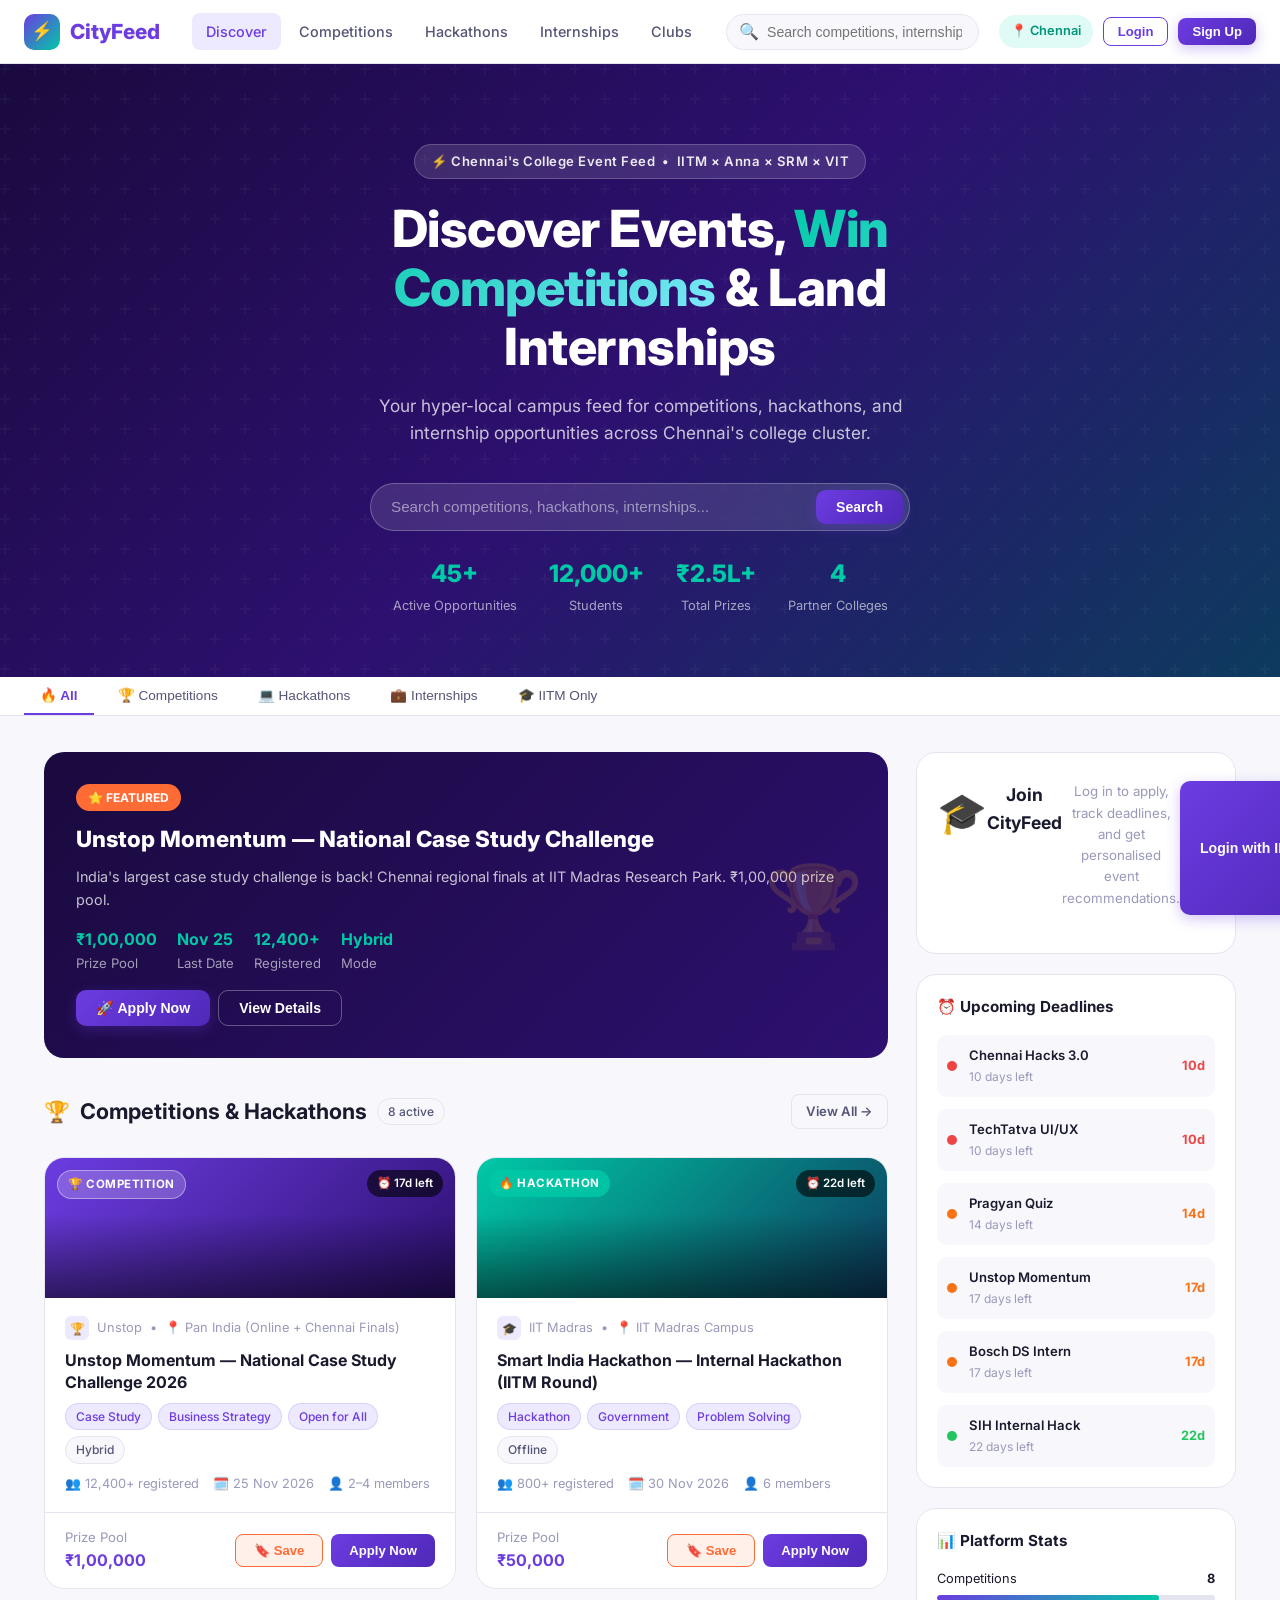
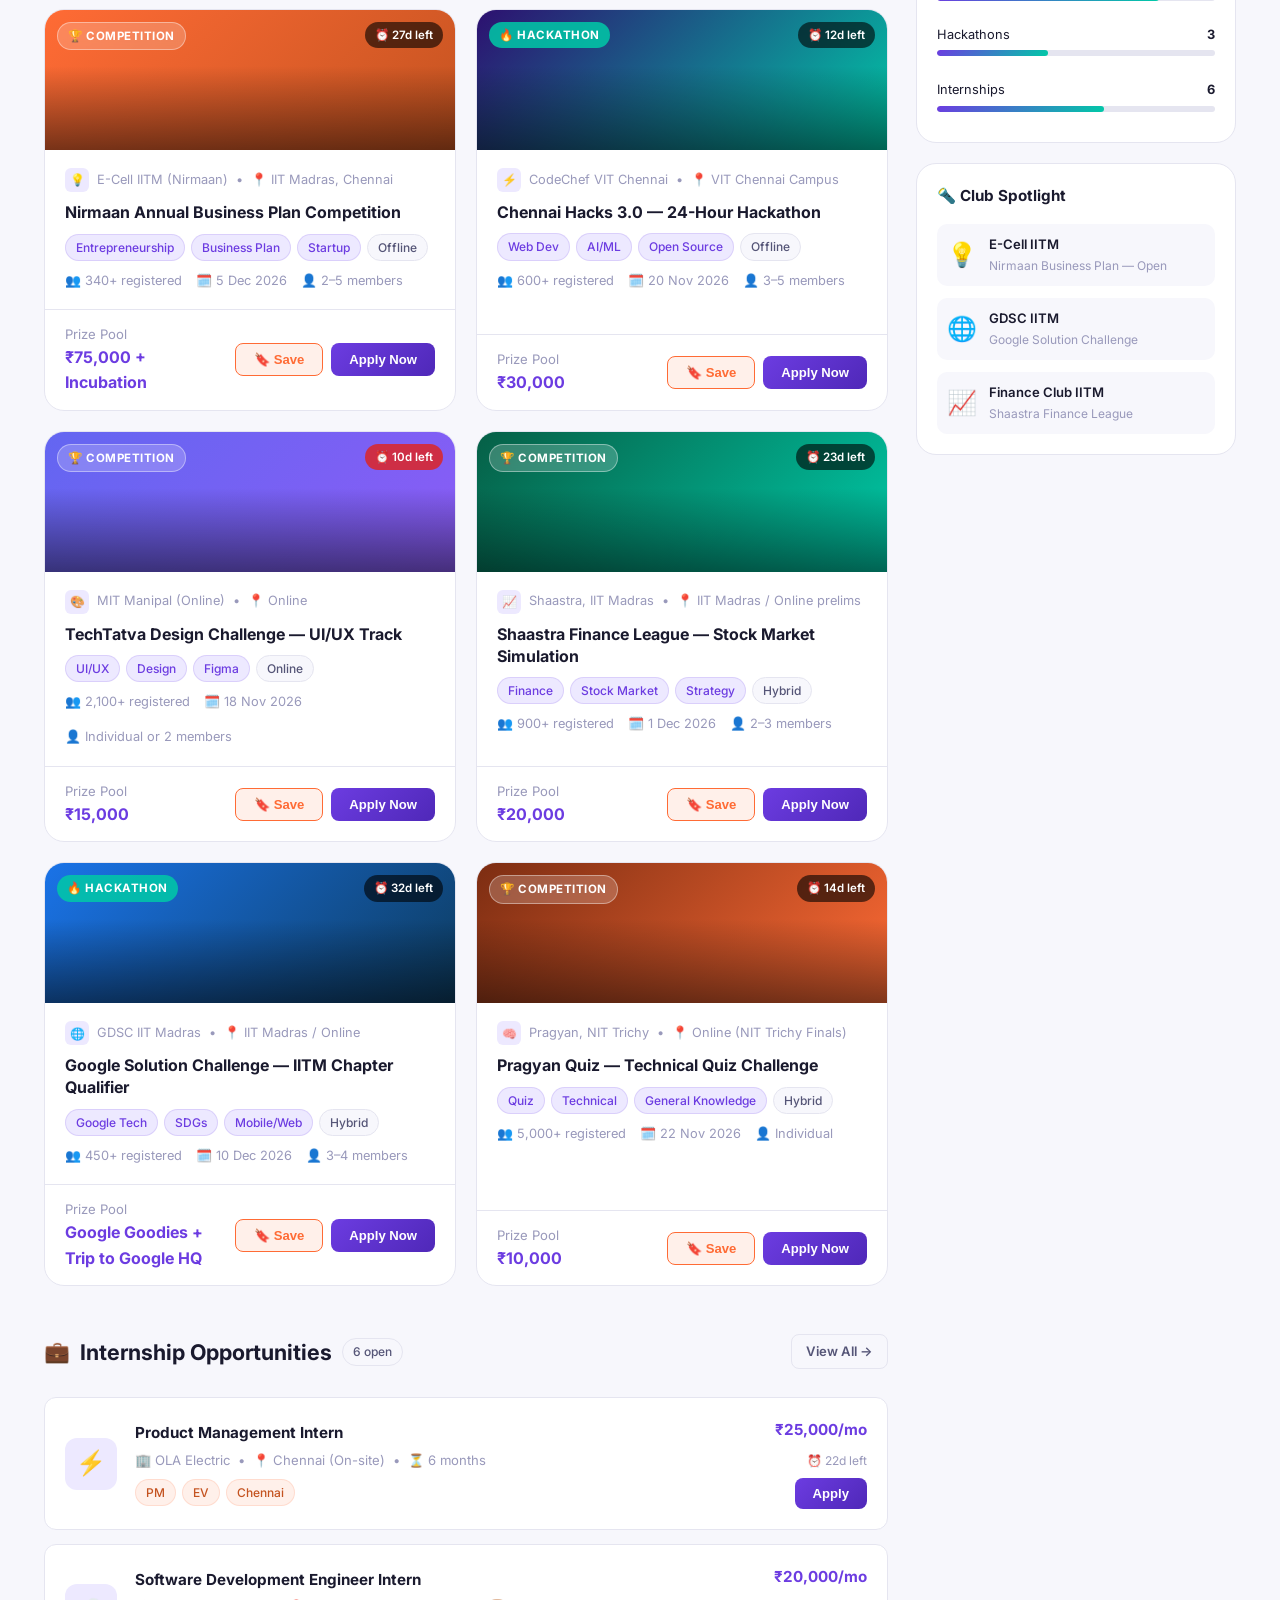
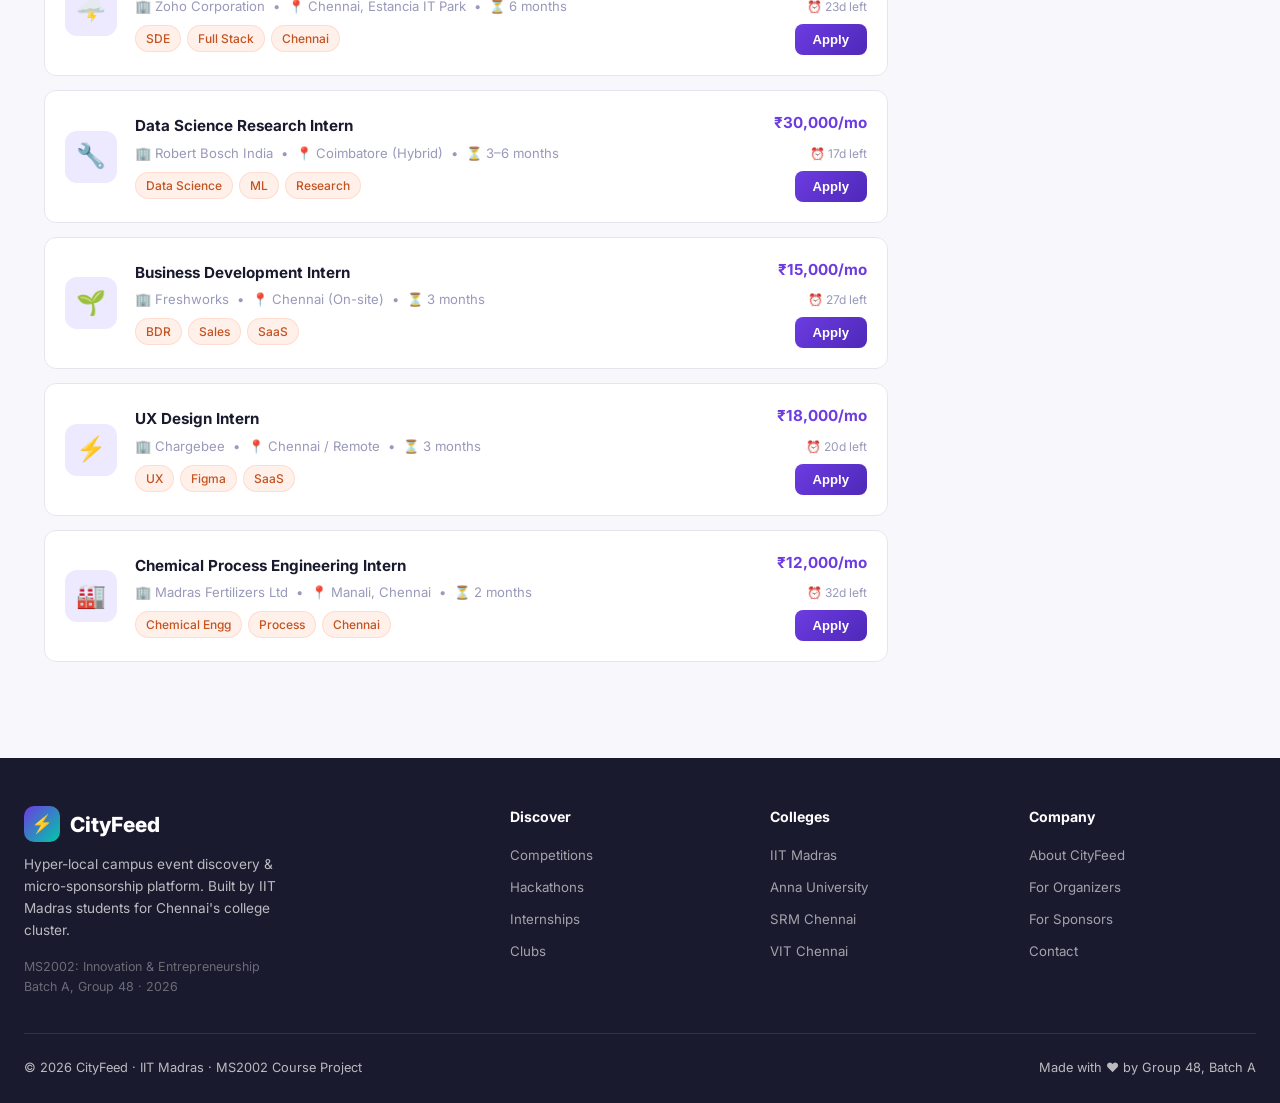
==== index.html @ 86bdd943 "Initial commit: CityFeed prototype for IIT Madras MS2002 presentation" ====
<!DOCTYPE html>
<html lang="en">
<head>
  <meta charset="UTF-8" />
  <meta name="viewport" content="width=device-width, initial-scale=1.0" />
  <title>CityFeed — IIT Madras | Discover Events, Competitions & Internships in Chennai</title>
  <meta name="description" content="CityFeed is IIT Madras's hyper-local platform to discover competitions, hackathons, and internships across Chennai's college cluster." />
  <link rel="preconnect" href="https://fonts.googleapis.com" />
  <link href="https://fonts.googleapis.com/css2?family=Inter:wght@400;500;600;700;800;900&display=swap" rel="stylesheet" />
  <link rel="stylesheet" href="assets/css/main.css" />
  <link rel="icon" href="data:image/svg+xml,<svg xmlns='http://www.w3.org/2000/svg' viewBox='0 0 100 100'><text y='.9em' font-size='90'>⚡</text></svg>" />
</head>
<body>

<!-- ============================================================
     NAVBAR
     ============================================================ -->
<nav class="navbar">
  <a href="index.html" class="nav-logo">
    <div class="logo-icon">⚡</div>
    CityFeed
  </a>

  <div class="nav-links">
    <a href="index.html" class="active">Discover</a>
    <a href="pages/competitions.html">Competitions</a>
    <a href="pages/hackathons.html">Hackathons</a>
    <a href="pages/internships.html">Internships</a>
    <a href="pages/clubs.html">Clubs</a>
  </div>

  <div class="nav-search">
    <span class="search-icon">🔍</span>
    <input id="nav-search-input" type="text" placeholder="Search competitions, internships..." autocomplete="off" />
  </div>

  <div class="nav-actions">
    <div class="nav-city-badge">📍 Chennai</div>

    <!-- Logged out -->
    <div class="show-logged-out" style="display:flex; gap:10px; align-items:center">
      <button class="btn btn-outline btn-sm" onclick="openAuthModal('login')">Login</button>
      <button class="btn btn-primary btn-sm" onclick="openAuthModal('signup')">Sign Up</button>
    </div>

    <!-- Logged in -->
    <div class="show-logged-in" style="display:none; gap:10px; align-items:center">
      <a href="pages/profile.html" class="avatar user-avatar-display">PK</a>
    </div>
  </div>
</nav>

<!-- ============================================================
     HERO
     ============================================================ -->
<section class="hero">
  <div class="hero-content">
    <div class="hero-badge">
      ⚡ Chennai's College Event Feed &nbsp;•&nbsp; IITM × Anna × SRM × VIT
    </div>
    <h1>Discover Events, <span>Win Competitions</span> &amp; Land Internships</h1>
    <p>Your hyper-local campus feed for competitions, hackathons, and internship opportunities across Chennai's college cluster.</p>

    <div class="hero-search">
      <input id="hero-search-input" type="text" placeholder="Search competitions, hackathons, internships..." autocomplete="off" />
      <button class="btn btn-primary" onclick="setSearch(document.getElementById('hero-search-input').value)">Search</button>
    </div>

    <div class="hero-stats">
      <div class="hero-stat">
        <strong>45+</strong>
        <span>Active Opportunities</span>
      </div>
      <div class="hero-stat">
        <strong>12,000+</strong>
        <span>Students</span>
      </div>
      <div class="hero-stat">
        <strong>₹2.5L+</strong>
        <span>Total Prizes</span>
      </div>
      <div class="hero-stat">
        <strong>4</strong>
        <span>Partner Colleges</span>
      </div>
    </div>
  </div>
</section>

<!-- ============================================================
     FILTER BAR
     ============================================================ -->
<div class="filter-bar">
  <button class="filter-chip active" data-filter="all" onclick="setFilter('all')">🔥 All</button>
  <button class="filter-chip" data-filter="competition" onclick="setFilter('competition')">🏆 Competitions</button>
  <button class="filter-chip" data-filter="hackathon" onclick="setFilter('hackathon')">💻 Hackathons</button>
  <button class="filter-chip" data-filter="internship" onclick="setFilter('internship')">💼 Internships</button>
  <button class="filter-chip" data-filter="iitm" onclick="setFilter('iitm')">🎓 IITM Only</button>
</div>

<!-- ============================================================
     MAIN CONTENT
     ============================================================ -->
<main>
  <div class="container">
    <div class="page-layout">

      <!-- ── Left Column ── -->
      <div class="main-col">

        <!-- Featured -->
        <div class="featured-banner animate-in">
          <div>
            <div class="featured-badge">⭐ FEATURED</div>
            <h2>Unstop Momentum — National Case Study Challenge</h2>
            <p>India's largest case study challenge is back! Chennai regional finals at IIT Madras Research Park. ₹1,00,000 prize pool.</p>
            <div class="featured-meta">
              <div class="featured-meta-item"><strong>₹1,00,000</strong>Prize Pool</div>
              <div class="featured-meta-item"><strong>Nov 25</strong>Last Date</div>
              <div class="featured-meta-item"><strong>12,400+</strong>Registered</div>
              <div class="featured-meta-item"><strong>Hybrid</strong>Mode</div>
            </div>
            <div class="flex gap-2">
              <button class="btn btn-primary" onclick="openApplyModal('c1')">🚀 Apply Now</button>
              <button class="btn btn-ghost" style="color:white;border-color:rgba(255,255,255,0.3)" onclick="openDetailModal('c1')">View Details</button>
            </div>
          </div>
        </div>

        <!-- Competitions Section -->
        <section id="competitions-section">
          <div class="section-header">
            <h2 class="section-title">
              <span class="icon">🏆</span> Competitions &amp; Hackathons
              <span class="tag" style="font-size:0.75rem">8 active</span>
            </h2>
            <a href="pages/competitions.html" class="btn btn-ghost btn-sm">View All →</a>
          </div>
          <div class="cards-grid" id="competitions-grid">
            <!-- JS rendered -->
          </div>
        </section>

        <!-- Internships Section -->
        <section id="internships-section" style="margin-top: 48px">
          <div class="section-header">
            <h2 class="section-title">
              <span class="icon">💼</span> Internship Opportunities
              <span class="tag" style="font-size:0.75rem">6 open</span>
            </h2>
            <a href="pages/internships.html" class="btn btn-ghost btn-sm">View All →</a>
          </div>
          <div class="internship-list" id="internships-list">
            <!-- JS rendered -->
          </div>
        </section>

      </div>

      <!-- ── Sidebar ── -->
      <aside class="sidebar">

        <!-- Profile / Login Widget -->
        <div class="show-logged-in sidebar-widget profile-widget" style="display:none; border-radius:20px">
          <div class="avatar user-avatar-display" style="width:60px;height:60px;font-size:1.3rem;margin:0 auto 12px">PK</div>
          <h3 class="user-name-display">Pranav Kolekar</h3>
          <p class="user-college-display">IIT Madras</p>
          <div class="stats-row">
            <div class="stat"><strong class="applied-count">0</strong><small>Applied</small></div>
            <div class="stat"><strong class="saved-count">0</strong><small>Saved</small></div>
          </div>
          <a href="pages/profile.html" class="btn btn-sm">View Profile →</a>
        </div>

        <div class="show-logged-out sidebar-widget" style="text-align:center;padding:28px 20px">
          <div style="font-size:2.5rem;margin-bottom:12px">🎓</div>
          <h3 style="font-weight:700;margin-bottom:8px">Join CityFeed</h3>
          <p style="font-size:0.83rem;color:var(--text-muted);margin-bottom:16px">Log in to apply, track deadlines, and get personalised event recommendations.</p>
          <button class="btn btn-primary w-full" style="justify-content:center;margin-bottom:10px" onclick="openAuthModal('login')">Login with IITM ID</button>
          <button class="btn btn-outline w-full" style="justify-content:center" onclick="openAuthModal('signup')">Create Account</button>
        </div>

        <!-- Upcoming Deadlines -->
        <div class="sidebar-widget">
          <div class="sidebar-widget-title">⏰ Upcoming Deadlines</div>
          <div class="deadline-list" id="deadline-list">
            <!-- JS rendered -->
          </div>
        </div>

        <!-- Quick Stats -->
        <div class="sidebar-widget">
          <div class="sidebar-widget-title">📊 Platform Stats</div>
          <div style="display:flex;flex-direction:column;gap:14px">
            <div class="skill-bar">
              <div class="skill-bar-label"><span>Competitions</span><span style="font-weight:700">8</span></div>
              <div class="skill-bar-track"><div class="skill-bar-fill" style="width:80%"></div></div>
            </div>
            <div class="skill-bar">
              <div class="skill-bar-label"><span>Hackathons</span><span style="font-weight:700">3</span></div>
              <div class="skill-bar-track"><div class="skill-bar-fill" style="width:40%"></div></div>
            </div>
            <div class="skill-bar">
              <div class="skill-bar-label"><span>Internships</span><span style="font-weight:700">6</span></div>
              <div class="skill-bar-track"><div class="skill-bar-fill" style="width:60%"></div></div>
            </div>
          </div>
        </div>

        <!-- IITM Club Spotlight -->
        <div class="sidebar-widget">
          <div class="sidebar-widget-title">🔦 Club Spotlight</div>
          <div style="display:flex;flex-direction:column;gap:12px">
            <div class="deadline-item">
              <div style="font-size:1.5rem">💡</div>
              <div class="info">
                <strong>E-Cell IITM</strong>
                <span>Nirmaan Business Plan — Open</span>
              </div>
            </div>
            <div class="deadline-item">
              <div style="font-size:1.5rem">🌐</div>
              <div class="info">
                <strong>GDSC IITM</strong>
                <span>Google Solution Challenge</span>
              </div>
            </div>
            <div class="deadline-item">
              <div style="font-size:1.5rem">📈</div>
              <div class="info">
                <strong>Finance Club IITM</strong>
                <span>Shaastra Finance League</span>
              </div>
            </div>
          </div>
        </div>

      </aside>
    </div>
  </div>
</main>

<!-- ============================================================
     FOOTER
     ============================================================ -->
<footer>
  <div class="footer-grid">
    <div class="footer-brand">
      <a href="index.html" class="nav-logo">
        <div class="logo-icon">⚡</div>
        CityFeed
      </a>
      <p>Hyper-local campus event discovery &amp; micro-sponsorship platform. Built by IIT Madras students for Chennai's college cluster.</p>
      <div style="margin-top:16px;font-size:0.78rem;opacity:0.5">MS2002: Innovation &amp; Entrepreneurship<br/>Batch A, Group 48 · 2026</div>
    </div>
    <div class="footer-col">
      <h4>Discover</h4>
      <ul>
        <li><a href="pages/competitions.html">Competitions</a></li>
        <li><a href="pages/hackathons.html">Hackathons</a></li>
        <li><a href="pages/internships.html">Internships</a></li>
        <li><a href="pages/clubs.html">Clubs</a></li>
      </ul>
    </div>
    <div class="footer-col">
      <h4>Colleges</h4>
      <ul>
        <li><a href="#">IIT Madras</a></li>
        <li><a href="#">Anna University</a></li>
        <li><a href="#">SRM Chennai</a></li>
        <li><a href="#">VIT Chennai</a></li>
      </ul>
    </div>
    <div class="footer-col">
      <h4>Company</h4>
      <ul>
        <li><a href="#">About CityFeed</a></li>
        <li><a href="#">For Organizers</a></li>
        <li><a href="#">For Sponsors</a></li>
        <li><a href="#">Contact</a></li>
      </ul>
    </div>
  </div>
  <div class="footer-bottom">
    <div>© 2026 CityFeed · IIT Madras · MS2002 Course Project</div>
    <div>Made with ❤️ by Group 48, Batch A</div>
  </div>
</footer>

<!-- ============================================================
     MODALS
     ============================================================ -->

<!-- Auth Modal -->
<div class="modal-overlay" id="auth-modal">
  <div class="modal">
    <div class="modal-header">
      <div>
        <div style="font-size:1.6rem;margin-bottom:4px">⚡</div>
        <h2 style="font-size:1.1rem;font-weight:800">Welcome to CityFeed</h2>
        <p style="font-size:0.82rem;color:var(--text-muted)">Your campus event feed for Chennai cluster</p>
      </div>
      <button class="modal-close" onclick="closeAuthModal()">✕</button>
    </div>
    <div class="modal-body">
      <div class="auth-tabs">
        <div class="auth-tab active" data-tab="login" onclick="switchAuthTab('login')">Login</div>
        <div class="auth-tab" data-tab="signup" onclick="switchAuthTab('signup')">Sign Up</div>
      </div>

      <!-- Login Form -->
      <div id="login-form">
        <div class="demo-hint">
          <strong>🎯 Demo Credentials</strong>
          Email: demo@iitm.ac.in &nbsp;|&nbsp; Password: cityfeed2026
        </div>
        <form id="login-form-el">
          <div id="login-error" style="display:none;background:#fef2f2;border:1px solid #fecaca;color:#991b1b;padding:10px 14px;border-radius:8px;font-size:0.82rem;margin-bottom:16px"></div>
          <div class="form-group">
            <label class="form-label">College Email</label>
            <input id="login-email" class="form-input" type="email" placeholder="demo@iitm.ac.in" value="demo@iitm.ac.in" required />
          </div>
          <div class="form-group">
            <label class="form-label">Password</label>
            <input id="login-pwd" class="form-input" type="password" placeholder="••••••••••" value="cityfeed2026" required />
          </div>
          <button type="submit" class="btn btn-primary w-full" style="justify-content:center;margin-top:4px">Login →</button>
        </form>
      </div>

      <!-- Signup Form -->
      <div id="signup-form" class="hidden">
        <form id="signup-form-el">
          <div class="form-row">
            <div class="form-group">
              <label class="form-label">Full Name</label>
              <input id="signup-name" class="form-input" type="text" placeholder="Pranav Kolekar" required />
            </div>
            <div class="form-group">
              <label class="form-label">Roll Number</label>
              <input class="form-input" type="text" placeholder="CH25B071" required />
            </div>
          </div>
          <div class="form-group">
            <label class="form-label">College Email</label>
            <input class="form-input" type="email" placeholder="ch25b071@smail.iitm.ac.in" required />
          </div>
          <div class="form-row">
            <div class="form-group">
              <label class="form-label">College</label>
              <select class="form-input" required>
                <option value="">Select college</option>
                <option>IIT Madras</option>
                <option>Anna University</option>
                <option>SRM Chennai</option>
                <option>VIT Chennai</option>
                <option>Other</option>
              </select>
            </div>
            <div class="form-group">
              <label class="form-label">Department</label>
              <input class="form-input" type="text" placeholder="Chemical Engg" required />
            </div>
          </div>
          <div class="form-group">
            <label class="form-label">Password</label>
            <input class="form-input" type="password" placeholder="Create password" required />
          </div>
          <button type="submit" class="btn btn-primary w-full" style="justify-content:center">Create Account →</button>
        </form>
      </div>

    </div>
  </div>
</div>

<!-- Apply Modal -->
<div class="modal-overlay" id="apply-modal">
  <div class="modal">
    <div class="apply-modal-banner">
      <div style="font-size:0.75rem;opacity:0.75;margin-bottom:6px;letter-spacing:1px">🚀 APPLYING FOR</div>
      <h2 id="apply-modal-title"></h2>
      <p id="apply-modal-org"></p>
    </div>
    <div class="modal-body" style="padding-top:24px">
      <input type="hidden" id="apply-item-id" />
      <div class="step-indicator">
        <div class="step active"><div class="step-num">1</div> Profile</div>
        <div class="step-line"></div>
        <div class="step"><div class="step-num">2</div> Resume</div>
        <div class="step-line"></div>
        <div class="step"><div class="step-num">3</div> Submit</div>
      </div>

      <form id="apply-form-el">
        <div class="form-group">
          <label class="form-label">Why do you want to participate? (optional)</label>
          <textarea class="form-input" rows="3" placeholder="Briefly describe your motivation..."></textarea>
        </div>
        <div class="form-group">
          <label class="form-label">Resume / Portfolio URL (optional)</label>
          <input class="form-input" type="url" placeholder="https://drive.google.com/..." />
        </div>
        <div class="form-group">
          <div class="upload-area" onclick="showToast('Resume upload coming soon!','info','📎')">
            <div class="upload-icon">📎</div>
            <div>Drag &amp; drop your resume here</div>
            <div style="font-size:0.75rem;margin-top:4px">PDF, DOC, DOCX (max 5MB)</div>
          </div>
        </div>
        <div style="display:flex;gap:12px;margin-top:8px">
          <button type="button" class="btn btn-ghost" style="flex:1;justify-content:center" onclick="closeApplyModal()">Cancel</button>
          <button type="submit" class="btn btn-primary" style="flex:2;justify-content:center">🚀 Submit Application</button>
        </div>
      </form>
    </div>
  </div>
</div>

<!-- Detail Modal -->
<div class="modal-overlay" id="detail-modal">
  <div class="modal" style="max-width:600px">
    <button class="modal-close" style="position:absolute;top:16px;right:16px;z-index:1" onclick="closeDetailModal()">✕</button>
    <div id="detail-modal-content"></div>
  </div>
</div>

<!-- Toast Container -->
<div id="toast-container"></div>

<script src="assets/js/app.js"></script>
</body>
</html>
---- assets/css/main.css ----
/* ============================================================
   CityFeed — Main Stylesheet
   IIT Madras | MS2002 Course Project
   ============================================================ */

:root {
  --primary: #6C3CE1;
  --primary-dark: #4f28b8;
  --primary-light: #ede9ff;
  --secondary: #FF6B35;
  --secondary-light: #fff0ea;
  --accent: #00C9A7;
  --accent-light: #e0faf5;
  --text-primary: #1a1a2e;
  --text-secondary: #555577;
  --text-muted: #9999bb;
  --bg: #f7f7fc;
  --surface: #ffffff;
  --border: #e5e5f0;
  --border-radius: 12px;
  --border-radius-lg: 20px;
  --shadow-sm: 0 2px 8px rgba(108,60,225,0.08);
  --shadow-md: 0 4px 20px rgba(108,60,225,0.12);
  --shadow-lg: 0 8px 40px rgba(108,60,225,0.18);
  --transition: 0.22s cubic-bezier(.4,0,.2,1);
  --font: 'Inter', -apple-system, BlinkMacSystemFont, 'Segoe UI', sans-serif;
}

* { box-sizing: border-box; margin: 0; padding: 0; }

html { scroll-behavior: smooth; }

body {
  font-family: var(--font);
  color: var(--text-primary);
  background: var(--bg);
  min-height: 100vh;
  font-size: 15px;
  line-height: 1.6;
}

a { color: var(--primary); text-decoration: none; }
a:hover { text-decoration: underline; }

img { max-width: 100%; display: block; }

/* ── Scrollbar ── */
::-webkit-scrollbar { width: 6px; }
::-webkit-scrollbar-track { background: var(--border); }
::-webkit-scrollbar-thumb { background: var(--primary); border-radius: 3px; }

/* ============================================================
   NAVBAR
   ============================================================ */
.navbar {
  position: sticky;
  top: 0;
  z-index: 999;
  background: rgba(255,255,255,0.95);
  backdrop-filter: blur(12px);
  border-bottom: 1px solid var(--border);
  padding: 0 24px;
  display: flex;
  align-items: center;
  gap: 20px;
  height: 64px;
  box-shadow: var(--shadow-sm);
}

.nav-logo {
  display: flex;
  align-items: center;
  gap: 10px;
  font-weight: 800;
  font-size: 1.3rem;
  color: var(--primary);
  text-decoration: none;
}
.nav-logo .logo-icon {
  width: 36px; height: 36px;
  background: linear-gradient(135deg, var(--primary), var(--accent));
  border-radius: 10px;
  display: flex; align-items: center; justify-content: center;
  color: white; font-size: 1.1rem;
}

.nav-links {
  display: flex;
  align-items: center;
  gap: 4px;
  flex: 1;
  margin-left: 12px;
}

.nav-links a {
  padding: 7px 14px;
  border-radius: 8px;
  color: var(--text-secondary);
  font-weight: 500;
  font-size: 0.9rem;
  transition: var(--transition);
  text-decoration: none;
  white-space: nowrap;
}
.nav-links a:hover, .nav-links a.active {
  background: var(--primary-light);
  color: var(--primary);
}

.nav-search {
  flex: 1;
  max-width: 320px;
  position: relative;
}
.nav-search input {
  width: 100%;
  padding: 9px 16px 9px 40px;
  border: 1.5px solid var(--border);
  border-radius: 24px;
  font-size: 0.88rem;
  background: var(--bg);
  outline: none;
  transition: var(--transition);
  color: var(--text-primary);
}
.nav-search input:focus {
  border-color: var(--primary);
  background: white;
  box-shadow: 0 0 0 3px rgba(108,60,225,0.1);
}
.nav-search .search-icon {
  position: absolute;
  left: 13px; top: 50%;
  transform: translateY(-50%);
  color: var(--text-muted);
  font-size: 1rem;
}

.nav-actions {
  display: flex;
  align-items: center;
  gap: 10px;
  margin-left: auto;
}

.nav-city-badge {
  display: flex;
  align-items: center;
  gap: 6px;
  padding: 6px 12px;
  background: var(--accent-light);
  color: #00957a;
  border-radius: 20px;
  font-size: 0.8rem;
  font-weight: 600;
  cursor: pointer;
}

.btn {
  display: inline-flex;
  align-items: center;
  gap: 7px;
  padding: 9px 20px;
  border-radius: 10px;
  font-weight: 600;
  font-size: 0.88rem;
  cursor: pointer;
  border: none;
  transition: var(--transition);
  text-decoration: none;
  white-space: nowrap;
}

.btn-primary {
  background: linear-gradient(135deg, var(--primary), var(--primary-dark));
  color: white;
  box-shadow: 0 4px 14px rgba(108,60,225,0.3);
}
.btn-primary:hover {
  transform: translateY(-1px);
  box-shadow: 0 6px 20px rgba(108,60,225,0.4);
  color: white;
  text-decoration: none;
}

.btn-outline {
  background: transparent;
  color: var(--primary);
  border: 1.5px solid var(--primary);
}
.btn-outline:hover {
  background: var(--primary-light);
  text-decoration: none;
  color: var(--primary);
}

.btn-sm {
  padding: 6px 14px;
  font-size: 0.82rem;
  border-radius: 8px;
}

.btn-secondary {
  background: var(--secondary);
  color: white;
  box-shadow: 0 4px 14px rgba(255,107,53,0.3);
}
.btn-secondary:hover {
  background: #e55d2a;
  transform: translateY(-1px);
  color: white;
  text-decoration: none;
}

.btn-ghost {
  background: transparent;
  color: var(--text-secondary);
  border: 1.5px solid var(--border);
}
.btn-ghost:hover {
  background: var(--bg);
  color: var(--text-primary);
  text-decoration: none;
}

.avatar {
  width: 36px; height: 36px;
  border-radius: 50%;
  background: linear-gradient(135deg, var(--primary), var(--accent));
  color: white;
  display: flex; align-items: center; justify-content: center;
  font-weight: 700;
  font-size: 0.85rem;
  cursor: pointer;
  flex-shrink: 0;
}

/* ============================================================
   HERO
   ============================================================ */
.hero {
  background: linear-gradient(135deg, #1a0a3e 0%, #2d1070 50%, #0d3b5e 100%);
  color: white;
  padding: 80px 24px 60px;
  text-align: center;
  position: relative;
  overflow: hidden;
}

.hero::before {
  content: '';
  position: absolute;
  inset: 0;
  background: url("data:image/svg+xml,%3Csvg width='60' height='60' viewBox='0 0 60 60' xmlns='http://www.w3.org/2000/svg'%3E%3Cg fill='none' fill-rule='evenodd'%3E%3Cg fill='%23ffffff' fill-opacity='0.03'%3E%3Cpath d='M36 34v-4h-2v4h-4v2h4v4h2v-4h4v-2h-4zm0-30V0h-2v4h-4v2h4v4h2V6h4V4h-4zM6 34v-4H4v4H0v2h4v4h2v-4h4v-2H6zM6 4V0H4v4H0v2h4v4h2V6h4V4H6z'/%3E%3C/g%3E%3C/g%3E%3C/svg%3E");
}

.hero-content { position: relative; z-index: 1; max-width: 700px; margin: 0 auto; }

.hero-badge {
  display: inline-flex;
  align-items: center;
  gap: 8px;
  background: rgba(255,255,255,0.12);
  border: 1px solid rgba(255,255,255,0.2);
  padding: 6px 16px;
  border-radius: 20px;
  font-size: 0.82rem;
  font-weight: 600;
  letter-spacing: 0.5px;
  margin-bottom: 20px;
  color: rgba(255,255,255,0.9);
}

.hero h1 {
  font-size: clamp(2rem, 5vw, 3.2rem);
  font-weight: 800;
  line-height: 1.15;
  margin-bottom: 16px;
  letter-spacing: -0.5px;
}

.hero h1 span {
  background: linear-gradient(135deg, #00C9A7, #7ee8fa);
  -webkit-background-clip: text;
  -webkit-text-fill-color: transparent;
  background-clip: text;
}

.hero p {
  color: rgba(255,255,255,0.75);
  font-size: 1.08rem;
  margin-bottom: 36px;
  max-width: 540px;
  margin-left: auto;
  margin-right: auto;
}

.hero-search {
  display: flex;
  gap: 10px;
  max-width: 540px;
  margin: 0 auto 24px;
  background: rgba(255,255,255,0.12);
  border: 1.5px solid rgba(255,255,255,0.25);
  border-radius: 50px;
  padding: 6px 6px 6px 20px;
  backdrop-filter: blur(10px);
}

.hero-search input {
  flex: 1;
  background: none;
  border: none;
  outline: none;
  color: white;
  font-size: 0.95rem;
}
.hero-search input::placeholder { color: rgba(255,255,255,0.5); }

.hero-stats {
  display: flex;
  justify-content: center;
  gap: 32px;
  flex-wrap: wrap;
}
.hero-stat { text-align: center; }
.hero-stat strong { display: block; font-size: 1.5rem; font-weight: 800; color: #00C9A7; }
.hero-stat span { font-size: 0.8rem; color: rgba(255,255,255,0.6); }

/* ============================================================
   FILTER BAR
   ============================================================ */
.filter-bar {
  background: white;
  border-bottom: 1px solid var(--border);
  padding: 0 24px;
  display: flex;
  align-items: center;
  gap: 8px;
  overflow-x: auto;
  scrollbar-width: none;
}
.filter-bar::-webkit-scrollbar { display: none; }

.filter-chip {
  display: inline-flex;
  align-items: center;
  gap: 6px;
  padding: 10px 16px;
  border-radius: 0;
  font-size: 0.85rem;
  font-weight: 500;
  color: var(--text-secondary);
  cursor: pointer;
  border-bottom: 2.5px solid transparent;
  white-space: nowrap;
  transition: var(--transition);
  background: none;
  border-left: none;
  border-right: none;
  border-top: none;
}
.filter-chip:hover { color: var(--primary); border-bottom-color: var(--primary-light); }
.filter-chip.active { color: var(--primary); border-bottom-color: var(--primary); font-weight: 600; }

/* ============================================================
   CONTAINER & LAYOUT
   ============================================================ */
.container {
  max-width: 1240px;
  margin: 0 auto;
  padding: 0 24px;
}

.section { padding: 48px 0; }
.section-header {
  display: flex;
  align-items: center;
  justify-content: space-between;
  margin-bottom: 28px;
  flex-wrap: wrap;
  gap: 12px;
}
.section-title {
  font-size: 1.35rem;
  font-weight: 700;
  color: var(--text-primary);
  display: flex;
  align-items: center;
  gap: 10px;
}
.section-title .icon { font-size: 1.3rem; }

/* ============================================================
   CARDS GRID
   ============================================================ */
.cards-grid {
  display: grid;
  grid-template-columns: repeat(auto-fill, minmax(310px, 1fr));
  gap: 20px;
}

.card {
  background: var(--surface);
  border-radius: var(--border-radius-lg);
  border: 1px solid var(--border);
  overflow: hidden;
  transition: var(--transition);
  cursor: pointer;
  display: flex;
  flex-direction: column;
}
.card:hover {
  transform: translateY(-4px);
  box-shadow: var(--shadow-md);
  border-color: rgba(108,60,225,0.2);
}

.card-banner {
  height: 140px;
  position: relative;
  overflow: hidden;
  background: linear-gradient(135deg, var(--primary), var(--primary-dark));
}
.card-banner img { width: 100%; height: 100%; object-fit: cover; }
.card-banner-overlay {
  position: absolute;
  inset: 0;
  background: linear-gradient(to bottom, transparent 40%, rgba(0,0,0,0.5));
}

.card-type-badge {
  position: absolute;
  top: 12px; left: 12px;
  padding: 4px 10px;
  border-radius: 20px;
  font-size: 0.72rem;
  font-weight: 700;
  letter-spacing: 0.5px;
  text-transform: uppercase;
}
.badge-competition { background: #fff3; color: white; border: 1px solid rgba(255,255,255,0.4); backdrop-filter: blur(4px); }
.badge-hackathon { background: rgba(0,201,167,0.85); color: white; }
.badge-internship { background: rgba(255,107,53,0.85); color: white; }
.badge-workshop { background: rgba(99,160,255,0.85); color: white; }

.card-deadline {
  position: absolute;
  top: 12px; right: 12px;
  background: rgba(0,0,0,0.6);
  color: white;
  padding: 4px 10px;
  border-radius: 20px;
  font-size: 0.72rem;
  font-weight: 600;
  backdrop-filter: blur(4px);
  display: flex;
  align-items: center;
  gap: 4px;
}
.deadline-urgent { background: rgba(220,38,38,0.85) !important; }

.card-body {
  padding: 18px 20px;
  flex: 1;
  display: flex;
  flex-direction: column;
  gap: 10px;
}

.card-org {
  display: flex;
  align-items: center;
  gap: 8px;
  font-size: 0.8rem;
  color: var(--text-muted);
}

.org-logo {
  width: 24px; height: 24px;
  border-radius: 6px;
  background: var(--primary-light);
  display: flex; align-items: center; justify-content: center;
  font-size: 0.75rem;
  font-weight: 700;
  color: var(--primary);
  flex-shrink: 0;
}

.card-title {
  font-size: 1rem;
  font-weight: 700;
  color: var(--text-primary);
  line-height: 1.35;
}

.card-tags {
  display: flex;
  flex-wrap: wrap;
  gap: 6px;
}

.tag {
  padding: 3px 10px;
  border-radius: 20px;
  font-size: 0.75rem;
  font-weight: 500;
  background: var(--bg);
  color: var(--text-secondary);
  border: 1px solid var(--border);
}
.tag-purple { background: var(--primary-light); color: var(--primary); border-color: rgba(108,60,225,0.15); }
.tag-green { background: var(--accent-light); color: #00957a; border-color: rgba(0,201,167,0.15); }
.tag-orange { background: var(--secondary-light); color: #c45320; border-color: rgba(255,107,53,0.15); }

.card-meta {
  display: flex;
  align-items: center;
  gap: 14px;
  font-size: 0.8rem;
  color: var(--text-muted);
  flex-wrap: wrap;
}
.card-meta span { display: flex; align-items: center; gap: 4px; }

.card-footer {
  padding: 14px 20px;
  border-top: 1px solid var(--border);
  display: flex;
  align-items: center;
  justify-content: space-between;
  gap: 10px;
}

.prize-label {
  font-size: 0.82rem;
  color: var(--text-muted);
}
.prize-value {
  font-size: 1rem;
  font-weight: 700;
  color: var(--primary);
}

.apply-btn {
  padding: 8px 18px;
  border-radius: 8px;
  font-size: 0.82rem;
  font-weight: 600;
  cursor: pointer;
  border: none;
  background: linear-gradient(135deg, var(--primary), var(--primary-dark));
  color: white;
  transition: var(--transition);
  white-space: nowrap;
}
.apply-btn:hover { transform: translateY(-1px); box-shadow: 0 4px 12px rgba(108,60,225,0.3); }
.apply-btn.applied { background: var(--accent); }
.apply-btn.saved { background: var(--secondary-light); color: var(--secondary); border: 1.5px solid var(--secondary); }

/* ============================================================
   FEATURED BANNER
   ============================================================ */
.featured-banner {
  background: linear-gradient(135deg, #1a0a3e, #2d1070);
  border-radius: var(--border-radius-lg);
  padding: 32px;
  color: white;
  display: flex;
  align-items: center;
  gap: 24px;
  margin-bottom: 36px;
  position: relative;
  overflow: hidden;
}

.featured-banner::after {
  content: '🏆';
  position: absolute;
  right: 24px;
  top: 50%;
  transform: translateY(-50%);
  font-size: 5rem;
  opacity: 0.15;
}

.featured-badge {
  background: var(--secondary);
  color: white;
  padding: 4px 12px;
  border-radius: 20px;
  font-size: 0.75rem;
  font-weight: 700;
  display: inline-block;
  margin-bottom: 10px;
}

.featured-banner h2 { font-size: 1.4rem; font-weight: 800; margin-bottom: 8px; }
.featured-banner p { color: rgba(255,255,255,0.75); font-size: 0.9rem; margin-bottom: 16px; }

.featured-meta {
  display: flex;
  gap: 20px;
  margin-bottom: 16px;
  flex-wrap: wrap;
}
.featured-meta-item { font-size: 0.82rem; color: rgba(255,255,255,0.6); }
.featured-meta-item strong { color: #00C9A7; display: block; font-size: 1rem; }

/* ============================================================
   INTERNSHIP CARD (compact horizontal)
   ============================================================ */
.internship-list { display: flex; flex-direction: column; gap: 14px; }

.internship-card {
  background: var(--surface);
  border: 1px solid var(--border);
  border-radius: var(--border-radius);
  padding: 20px;
  display: flex;
  align-items: center;
  gap: 18px;
  transition: var(--transition);
  cursor: pointer;
}
.internship-card:hover {
  transform: translateY(-2px);
  box-shadow: var(--shadow-sm);
  border-color: rgba(108,60,225,0.2);
}

.internship-logo {
  width: 52px; height: 52px;
  border-radius: 12px;
  background: var(--primary-light);
  display: flex; align-items: center; justify-content: center;
  font-size: 1.5rem;
  flex-shrink: 0;
}

.internship-info { flex: 1; min-width: 0; }
.internship-role { font-weight: 700; font-size: 0.95rem; color: var(--text-primary); margin-bottom: 4px; }
.internship-org { font-size: 0.82rem; color: var(--text-muted); margin-bottom: 8px; }
.internship-tags { display: flex; flex-wrap: wrap; gap: 6px; }

.internship-actions {
  display: flex;
  flex-direction: column;
  align-items: flex-end;
  gap: 8px;
  flex-shrink: 0;
}
.internship-stipend {
  font-size: 0.95rem;
  font-weight: 700;
  color: var(--primary);
  white-space: nowrap;
}
.internship-deadline { font-size: 0.75rem; color: var(--text-muted); }

/* ============================================================
   SIDEBAR
   ============================================================ */
.page-layout {
  display: grid;
  grid-template-columns: 1fr 320px;
  gap: 28px;
  padding: 36px 0;
}

@media (max-width: 900px) {
  .page-layout { grid-template-columns: 1fr; }
  .sidebar { display: none; }
}

.sidebar { display: flex; flex-direction: column; gap: 20px; }

.sidebar-widget {
  background: var(--surface);
  border: 1px solid var(--border);
  border-radius: var(--border-radius-lg);
  padding: 20px;
}
.sidebar-widget-title {
  font-weight: 700;
  font-size: 0.95rem;
  color: var(--text-primary);
  margin-bottom: 16px;
  display: flex;
  align-items: center;
  gap: 8px;
}

.profile-widget {
  background: linear-gradient(135deg, var(--primary), var(--primary-dark));
  color: white;
  text-align: center;
  padding: 28px 20px;
}
.profile-widget .avatar {
  width: 60px; height: 60px;
  font-size: 1.3rem;
  margin: 0 auto 12px;
}
.profile-widget h3 { font-size: 1rem; font-weight: 700; margin-bottom: 4px; }
.profile-widget p { font-size: 0.8rem; opacity: 0.8; margin-bottom: 16px; }
.profile-widget .stats-row { display: flex; justify-content: center; gap: 20px; margin-bottom: 16px; }
.profile-widget .stat { text-align: center; }
.profile-widget .stat strong { display: block; font-size: 1.1rem; }
.profile-widget .stat small { font-size: 0.72rem; opacity: 0.7; }
.profile-widget .btn { background: rgba(255,255,255,0.15); color: white; border: 1px solid rgba(255,255,255,0.3); width: 100%; justify-content: center; }
.profile-widget .btn:hover { background: rgba(255,255,255,0.25); }

.skill-bar { margin-bottom: 10px; }
.skill-bar-label { display: flex; justify-content: space-between; font-size: 0.8rem; margin-bottom: 5px; }
.skill-bar-track { height: 6px; background: var(--border); border-radius: 3px; overflow: hidden; }
.skill-bar-fill { height: 100%; background: linear-gradient(135deg, var(--primary), var(--accent)); border-radius: 3px; }

.deadline-list { display: flex; flex-direction: column; gap: 12px; }
.deadline-item {
  display: flex;
  align-items: center;
  gap: 12px;
  padding: 10px;
  border-radius: 10px;
  background: var(--bg);
  font-size: 0.82rem;
}
.deadline-dot {
  width: 10px; height: 10px;
  border-radius: 50%;
  flex-shrink: 0;
}
.deadline-item .info { flex: 1; }
.deadline-item .info strong { display: block; color: var(--text-primary); font-weight: 600; }
.deadline-item .info span { color: var(--text-muted); font-size: 0.75rem; }
.deadline-item .days { font-weight: 700; font-size: 0.8rem; }

/* ============================================================
   MODAL
   ============================================================ */
.modal-overlay {
  position: fixed;
  inset: 0;
  background: rgba(10,5,30,0.7);
  backdrop-filter: blur(4px);
  z-index: 10000;
  display: flex;
  align-items: center;
  justify-content: center;
  padding: 20px;
  opacity: 0;
  pointer-events: none;
  transition: opacity 0.25s;
}
.modal-overlay.open { opacity: 1; pointer-events: all; }

.modal {
  background: white;
  border-radius: var(--border-radius-lg);
  max-width: 540px;
  width: 100%;
  max-height: 90vh;
  overflow-y: auto;
  transform: translateY(20px) scale(0.98);
  transition: transform 0.25s, opacity 0.25s;
  box-shadow: var(--shadow-lg);
}
.modal-overlay.open .modal { transform: translateY(0) scale(1); }

.modal-header {
  padding: 24px 28px 0;
  display: flex;
  align-items: flex-start;
  justify-content: space-between;
  gap: 16px;
}
.modal-close {
  width: 32px; height: 32px;
  border-radius: 8px;
  border: none;
  background: var(--bg);
  cursor: pointer;
  display: flex; align-items: center; justify-content: center;
  font-size: 1.1rem;
  color: var(--text-secondary);
  flex-shrink: 0;
}
.modal-close:hover { background: var(--border); }

.modal-body { padding: 20px 28px 28px; }

/* ── Auth Modal ── */
.auth-tabs {
  display: flex;
  border-bottom: 1.5px solid var(--border);
  margin-bottom: 24px;
}
.auth-tab {
  flex: 1;
  padding: 12px;
  text-align: center;
  font-weight: 600;
  font-size: 0.9rem;
  cursor: pointer;
  border-bottom: 2.5px solid transparent;
  color: var(--text-muted);
  transition: var(--transition);
  margin-bottom: -1.5px;
}
.auth-tab.active { color: var(--primary); border-bottom-color: var(--primary); }

.form-group { margin-bottom: 16px; }
.form-label {
  display: block;
  font-size: 0.82rem;
  font-weight: 600;
  color: var(--text-secondary);
  margin-bottom: 7px;
}
.form-input {
  width: 100%;
  padding: 11px 14px;
  border: 1.5px solid var(--border);
  border-radius: 10px;
  font-size: 0.9rem;
  outline: none;
  transition: var(--transition);
  color: var(--text-primary);
  background: var(--bg);
}
.form-input:focus {
  border-color: var(--primary);
  background: white;
  box-shadow: 0 0 0 3px rgba(108,60,225,0.1);
}

.form-row { display: grid; grid-template-columns: 1fr 1fr; gap: 12px; }

.demo-hint {
  background: var(--primary-light);
  border: 1px solid rgba(108,60,225,0.15);
  border-radius: 10px;
  padding: 12px 16px;
  margin-bottom: 20px;
  font-size: 0.82rem;
  color: var(--primary);
}
.demo-hint strong { display: block; margin-bottom: 4px; }

/* ============================================================
   APPLICATION MODAL
   ============================================================ */
.apply-modal-banner {
  background: linear-gradient(135deg, var(--primary), var(--primary-dark));
  padding: 28px;
  color: white;
  border-radius: var(--border-radius-lg) var(--border-radius-lg) 0 0;
}
.apply-modal-banner h2 { font-size: 1.15rem; font-weight: 700; margin-bottom: 6px; }
.apply-modal-banner p { font-size: 0.85rem; opacity: 0.8; }

.step-indicator {
  display: flex;
  align-items: center;
  gap: 8px;
  margin-bottom: 24px;
}
.step {
  display: flex;
  align-items: center;
  gap: 6px;
  font-size: 0.8rem;
  color: var(--text-muted);
}
.step-num {
  width: 24px; height: 24px;
  border-radius: 50%;
  background: var(--border);
  display: flex; align-items: center; justify-content: center;
  font-size: 0.75rem;
  font-weight: 700;
  color: var(--text-muted);
}
.step.active .step-num { background: var(--primary); color: white; }
.step.active { color: var(--primary); font-weight: 600; }
.step.done .step-num { background: var(--accent); color: white; }
.step-line { flex: 1; height: 1.5px; background: var(--border); }
.step.done .step-line { background: var(--accent); }

.upload-area {
  border: 2px dashed var(--border);
  border-radius: var(--border-radius);
  padding: 32px;
  text-align: center;
  cursor: pointer;
  transition: var(--transition);
  color: var(--text-muted);
  font-size: 0.85rem;
}
.upload-area:hover { border-color: var(--primary); background: var(--primary-light); color: var(--primary); }
.upload-icon { font-size: 2rem; margin-bottom: 8px; }

/* ============================================================
   TOAST
   ============================================================ */
#toast-container {
  position: fixed;
  bottom: 24px;
  right: 24px;
  z-index: 99999;
  display: flex;
  flex-direction: column;
  gap: 10px;
}
.toast {
  background: var(--text-primary);
  color: white;
  padding: 14px 20px;
  border-radius: 12px;
  font-size: 0.88rem;
  font-weight: 500;
  display: flex;
  align-items: center;
  gap: 10px;
  box-shadow: var(--shadow-md);
  transform: translateX(120%);
  transition: transform 0.3s cubic-bezier(.4,0,.2,1);
  min-width: 260px;
  max-width: 380px;
}
.toast.show { transform: translateX(0); }
.toast.success { background: #065f46; }
.toast.error { background: #991b1b; }
.toast.info { background: var(--primary-dark); }

/* ============================================================
   FOOTER
   ============================================================ */
footer {
  background: var(--text-primary);
  color: rgba(255,255,255,0.7);
  padding: 48px 24px 24px;
  margin-top: 60px;
}
.footer-grid {
  max-width: 1240px;
  margin: 0 auto;
  display: grid;
  grid-template-columns: 2fr 1fr 1fr 1fr;
  gap: 32px;
  margin-bottom: 36px;
}
@media (max-width: 768px) { .footer-grid { grid-template-columns: 1fr 1fr; } }

.footer-brand .nav-logo { color: white; margin-bottom: 12px; }
.footer-brand p { font-size: 0.85rem; line-height: 1.6; max-width: 260px; }

.footer-col h4 { color: white; font-size: 0.88rem; font-weight: 700; margin-bottom: 14px; }
.footer-col ul { list-style: none; display: flex; flex-direction: column; gap: 8px; }
.footer-col ul li a { color: rgba(255,255,255,0.6); font-size: 0.83rem; transition: var(--transition); }
.footer-col ul li a:hover { color: white; text-decoration: none; }

.footer-bottom {
  max-width: 1240px;
  margin: 0 auto;
  padding-top: 24px;
  border-top: 1px solid rgba(255,255,255,0.1);
  display: flex;
  align-items: center;
  justify-content: space-between;
  font-size: 0.8rem;
  flex-wrap: wrap;
  gap: 12px;
}

.footer-bottom a { color: rgba(255,255,255,0.6); }
.footer-bottom a:hover { color: white; }

/* ============================================================
   PROFILE PAGE
   ============================================================ */
.profile-page-header {
  background: linear-gradient(135deg, #1a0a3e, #2d1070);
  color: white;
  padding: 48px 24px;
}
.profile-info { display: flex; align-items: center; gap: 24px; flex-wrap: wrap; }
.profile-info .avatar {
  width: 80px; height: 80px;
  font-size: 1.8rem;
  flex-shrink: 0;
}
.profile-info h1 { font-size: 1.5rem; font-weight: 800; margin-bottom: 4px; }
.profile-info p { opacity: 0.8; font-size: 0.9rem; margin-bottom: 12px; }

.profile-tabs {
  background: white;
  border-bottom: 1px solid var(--border);
  display: flex;
  overflow-x: auto;
  scrollbar-width: none;
}
.profile-tab {
  padding: 16px 24px;
  font-size: 0.88rem;
  font-weight: 600;
  color: var(--text-muted);
  cursor: pointer;
  border-bottom: 2.5px solid transparent;
  white-space: nowrap;
  transition: var(--transition);
}
.profile-tab.active { color: var(--primary); border-bottom-color: var(--primary); }
.profile-tab:hover { color: var(--primary); }

/* ============================================================
   RESPONSIVE
   ============================================================ */
@media (max-width: 768px) {
  .navbar { padding: 0 16px; gap: 10px; }
  .nav-search { display: none; }
  .hero { padding: 48px 16px 36px; }
  .hero-search { display: none; }
  .hero-stats { gap: 20px; }
  .container { padding: 0 16px; }
  .cards-grid { grid-template-columns: 1fr; }
  .featured-banner { flex-direction: column; }
  .featured-banner::after { display: none; }
  .internship-card { flex-wrap: wrap; }
  .internship-actions { flex-direction: row; align-items: center; width: 100%; justify-content: space-between; }
}

/* ============================================================
   ANIMATIONS
   ============================================================ */
@keyframes fadeInUp {
  from { opacity: 0; transform: translateY(16px); }
  to { opacity: 1; transform: translateY(0); }
}

.animate-in { animation: fadeInUp 0.4s ease both; }
.delay-1 { animation-delay: 0.1s; }
.delay-2 { animation-delay: 0.2s; }
.delay-3 { animation-delay: 0.3s; }

/* ============================================================
   UTILITY
   ============================================================ */
.flex { display: flex; }
.items-center { align-items: center; }
.gap-2 { gap: 8px; }
.gap-3 { gap: 12px; }
.text-muted { color: var(--text-muted); }
.text-sm { font-size: 0.82rem; }
.font-bold { font-weight: 700; }
.w-full { width: 100%; }
.mt-4 { margin-top: 16px; }
.mb-4 { margin-bottom: 16px; }
.hidden { display: none !important; }

.empty-state {
  text-align: center;
  padding: 60px 20px;
  color: var(--text-muted);
}
.empty-state .icon { font-size: 3rem; margin-bottom: 16px; }
.empty-state h3 { font-size: 1.1rem; font-weight: 700; color: var(--text-secondary); margin-bottom: 8px; }
.empty-state p { font-size: 0.88rem; }
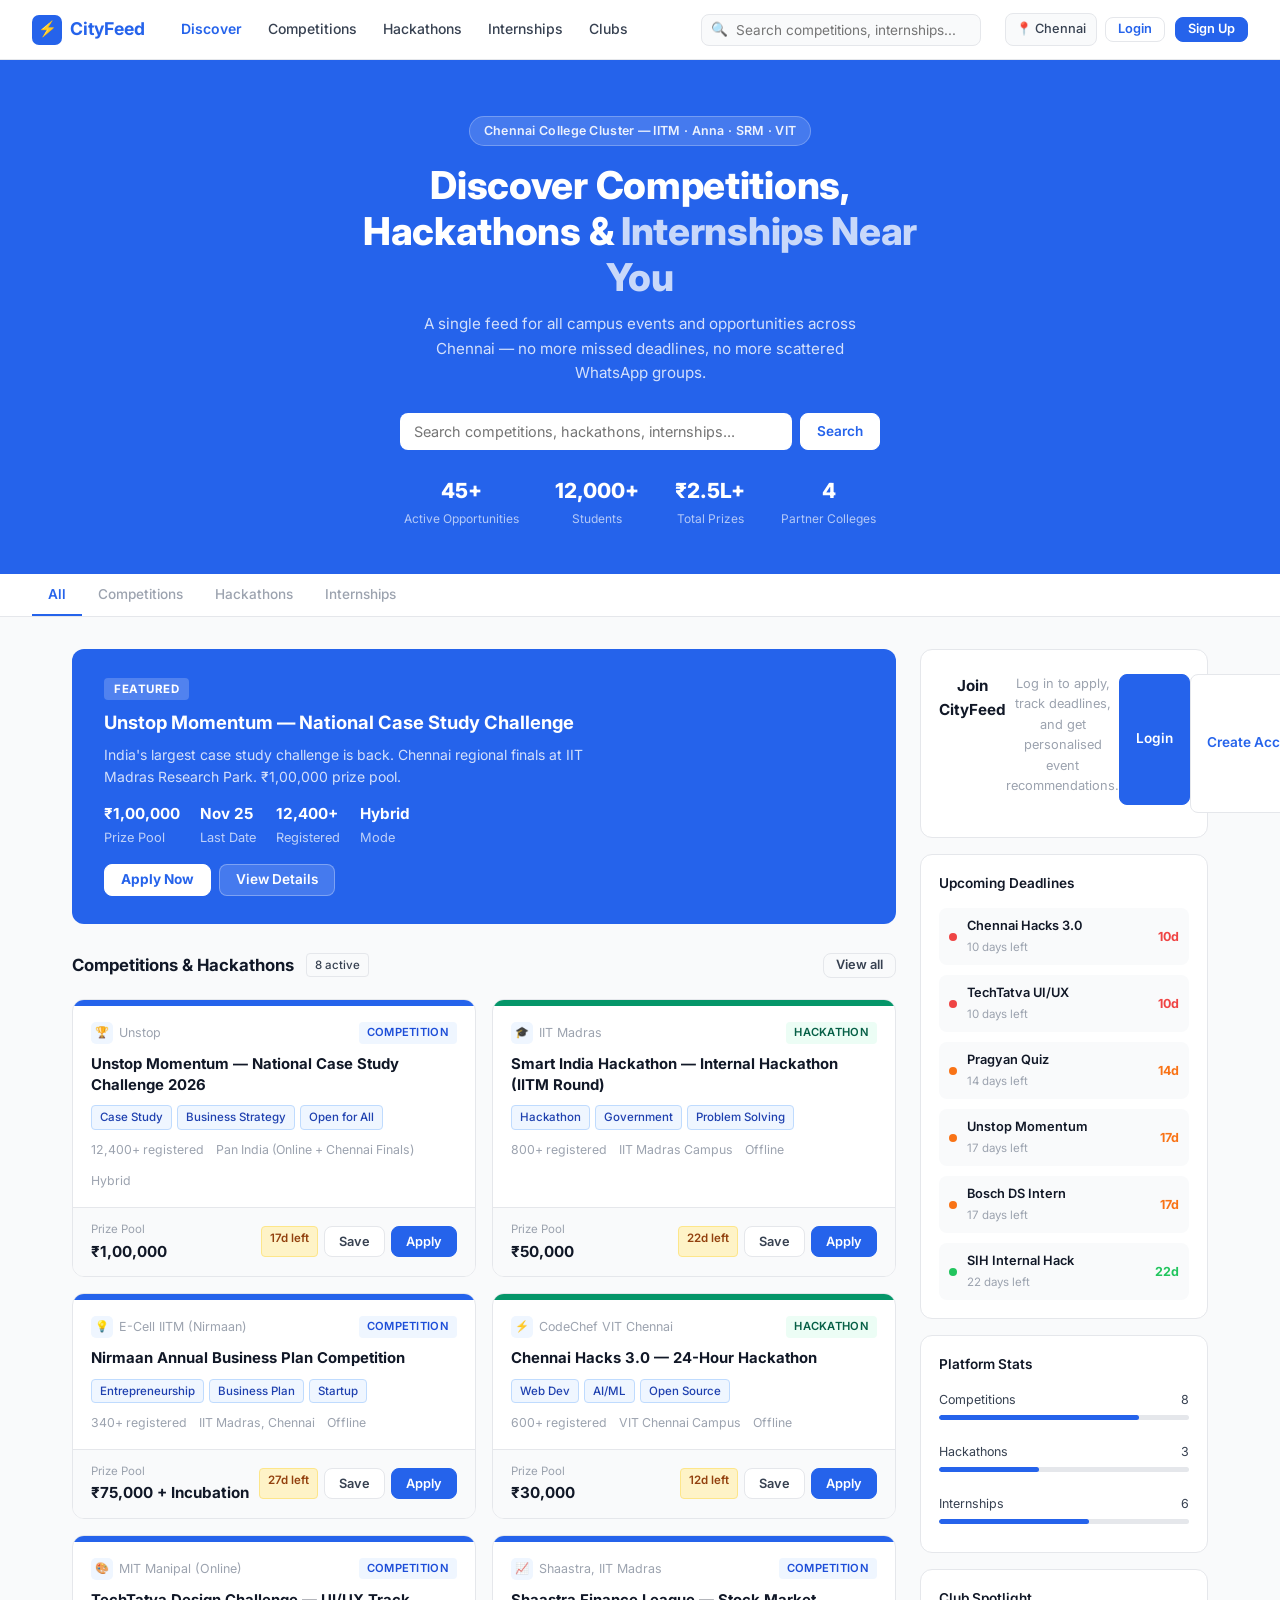
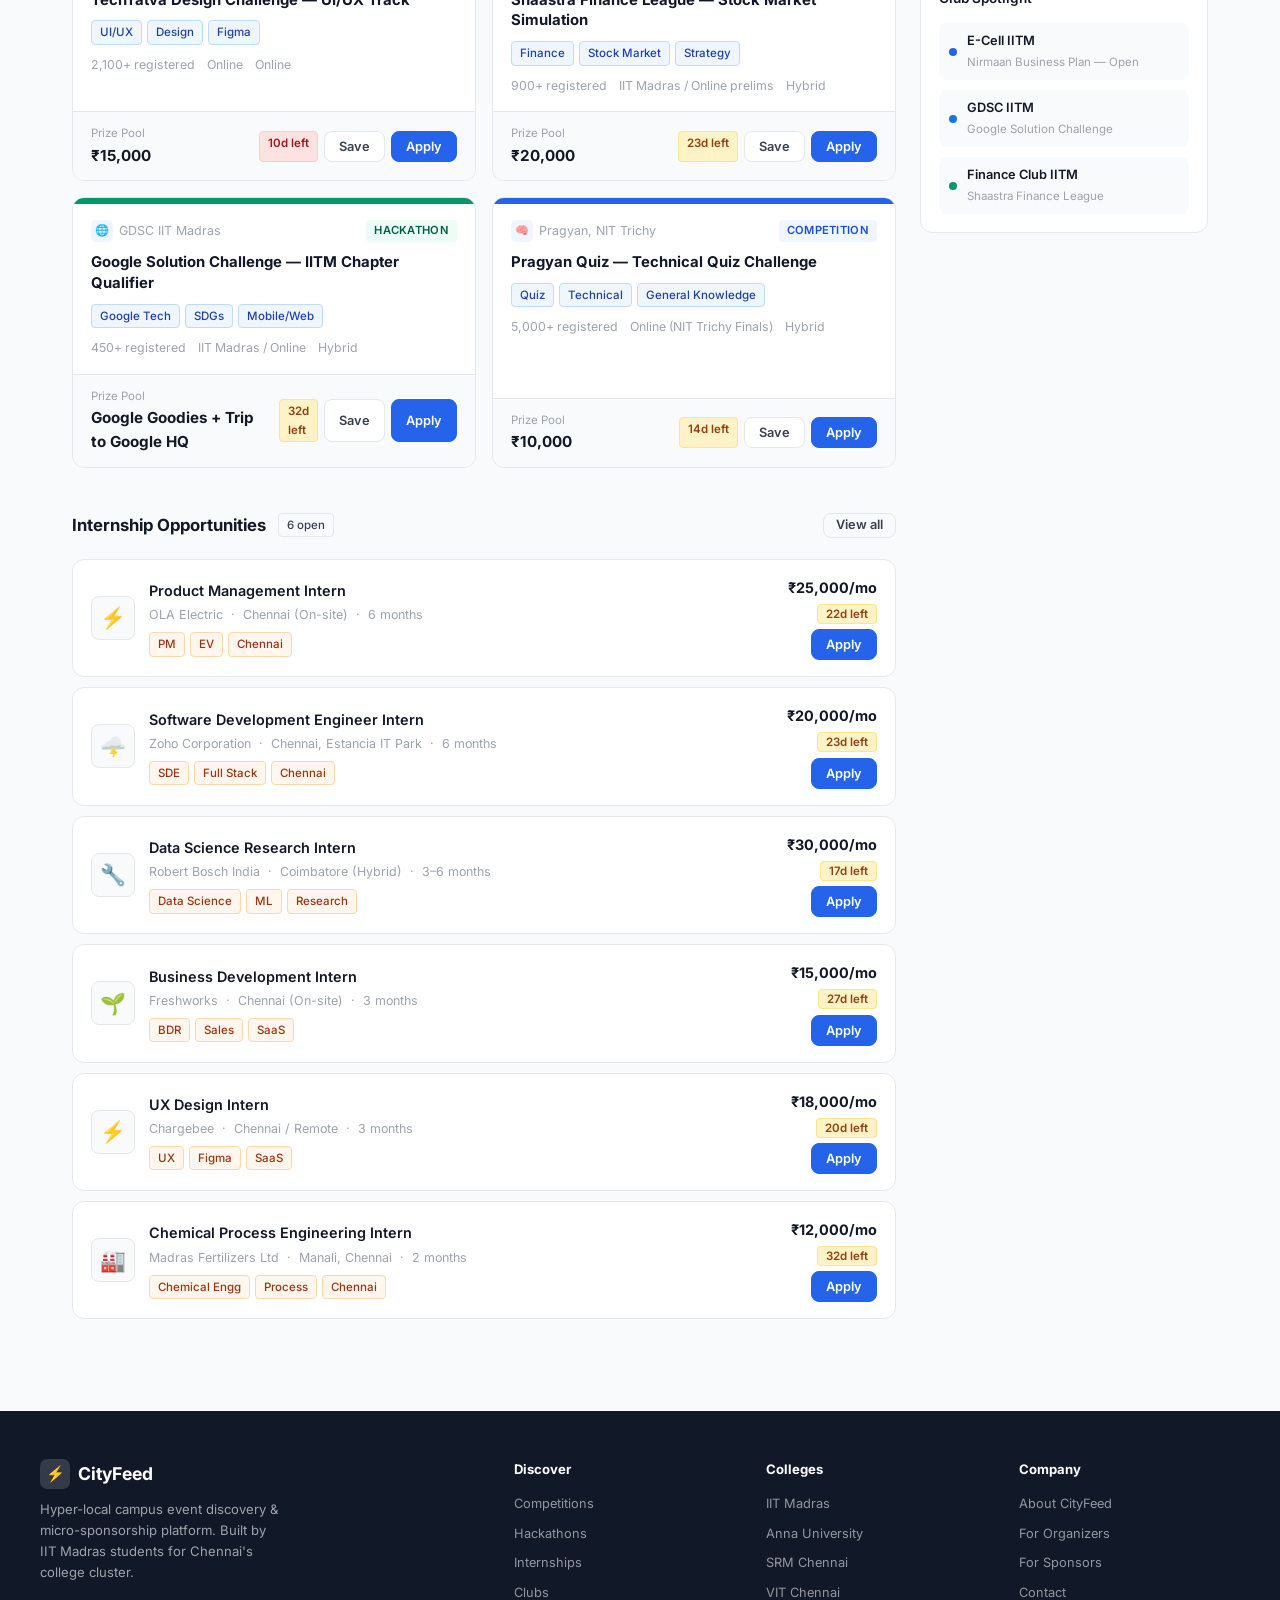
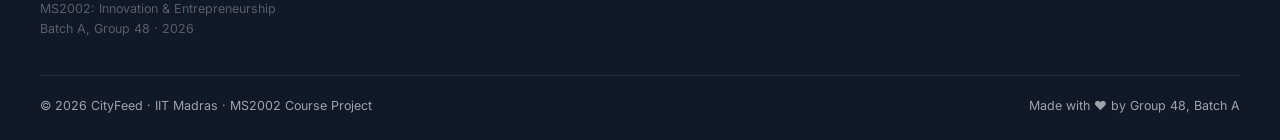
==== commit f24fc6e9: "UI redesign: clean simple design, consistent blue tones, no heavy gradients" ====
--- a/index.html
+++ b/index.html
@@ -55,34 +55,20 @@
      ============================================================ -->
 <section class="hero">
   <div class="hero-content">
-    <div class="hero-badge">
-      ⚡ Chennai's College Event Feed &nbsp;•&nbsp; IITM × Anna × SRM × VIT
-    </div>
-    <h1>Discover Events, <span>Win Competitions</span> &amp; Land Internships</h1>
-    <p>Your hyper-local campus feed for competitions, hackathons, and internship opportunities across Chennai's college cluster.</p>
+    <div class="hero-badge">Chennai College Cluster &mdash; IITM &middot; Anna &middot; SRM &middot; VIT</div>
+    <h1>Discover Competitions, Hackathons &amp; <span>Internships Near You</span></h1>
+    <p>A single feed for all campus events and opportunities across Chennai — no more missed deadlines, no more scattered WhatsApp groups.</p>
 
     <div class="hero-search">
       <input id="hero-search-input" type="text" placeholder="Search competitions, hackathons, internships..." autocomplete="off" />
-      <button class="btn btn-primary" onclick="setSearch(document.getElementById('hero-search-input').value)">Search</button>
+      <button class="btn btn-primary" style="background:white;color:var(--primary);border-color:white" onclick="setSearch(document.getElementById('hero-search-input').value)">Search</button>
     </div>
 
     <div class="hero-stats">
-      <div class="hero-stat">
-        <strong>45+</strong>
-        <span>Active Opportunities</span>
-      </div>
-      <div class="hero-stat">
-        <strong>12,000+</strong>
-        <span>Students</span>
-      </div>
-      <div class="hero-stat">
-        <strong>₹2.5L+</strong>
-        <span>Total Prizes</span>
-      </div>
-      <div class="hero-stat">
-        <strong>4</strong>
-        <span>Partner Colleges</span>
-      </div>
+      <div class="hero-stat"><strong>45+</strong><span>Active Opportunities</span></div>
+      <div class="hero-stat"><strong>12,000+</strong><span>Students</span></div>
+      <div class="hero-stat"><strong>₹2.5L+</strong><span>Total Prizes</span></div>
+      <div class="hero-stat"><strong>4</strong><span>Partner Colleges</span></div>
     </div>
   </div>
 </section>
@@ -91,11 +77,10 @@
      FILTER BAR
      ============================================================ -->
 <div class="filter-bar">
-  <button class="filter-chip active" data-filter="all" onclick="setFilter('all')">🔥 All</button>
-  <button class="filter-chip" data-filter="competition" onclick="setFilter('competition')">🏆 Competitions</button>
-  <button class="filter-chip" data-filter="hackathon" onclick="setFilter('hackathon')">💻 Hackathons</button>
-  <button class="filter-chip" data-filter="internship" onclick="setFilter('internship')">💼 Internships</button>
-  <button class="filter-chip" data-filter="iitm" onclick="setFilter('iitm')">🎓 IITM Only</button>
+  <button class="filter-chip active" data-filter="all" onclick="setFilter('all')">All</button>
+  <button class="filter-chip" data-filter="competition" onclick="setFilter('competition')">Competitions</button>
+  <button class="filter-chip" data-filter="hackathon" onclick="setFilter('hackathon')">Hackathons</button>
+  <button class="filter-chip" data-filter="internship" onclick="setFilter('internship')">Internships</button>
 </div>
 
 <!-- ============================================================
@@ -111,9 +96,9 @@
         <!-- Featured -->
         <div class="featured-banner animate-in">
           <div>
-            <div class="featured-badge">⭐ FEATURED</div>
+            <div class="featured-badge">FEATURED</div>
             <h2>Unstop Momentum — National Case Study Challenge</h2>
-            <p>India's largest case study challenge is back! Chennai regional finals at IIT Madras Research Park. ₹1,00,000 prize pool.</p>
+            <p>India's largest case study challenge is back. Chennai regional finals at IIT Madras Research Park. ₹1,00,000 prize pool.</p>
             <div class="featured-meta">
               <div class="featured-meta-item"><strong>₹1,00,000</strong>Prize Pool</div>
               <div class="featured-meta-item"><strong>Nov 25</strong>Last Date</div>
@@ -121,8 +106,8 @@
               <div class="featured-meta-item"><strong>Hybrid</strong>Mode</div>
             </div>
             <div class="flex gap-2">
-              <button class="btn btn-primary" onclick="openApplyModal('c1')">🚀 Apply Now</button>
-              <button class="btn btn-ghost" style="color:white;border-color:rgba(255,255,255,0.3)" onclick="openDetailModal('c1')">View Details</button>
+              <button class="btn" style="background:white;color:var(--primary);border-color:white;font-weight:700" onclick="openApplyModal('c1')">Apply Now</button>
+              <button class="btn" style="background:rgba(255,255,255,0.15);color:white;border-color:rgba(255,255,255,0.3)" onclick="openDetailModal('c1')">View Details</button>
             </div>
           </div>
         </div>
@@ -130,11 +115,8 @@
         <!-- Competitions Section -->
         <section id="competitions-section">
           <div class="section-header">
-            <h2 class="section-title">
-              <span class="icon">🏆</span> Competitions &amp; Hackathons
-              <span class="tag" style="font-size:0.75rem">8 active</span>
-            </h2>
-            <a href="pages/competitions.html" class="btn btn-ghost btn-sm">View All →</a>
+            <h2 class="section-title">Competitions &amp; Hackathons <span class="tag" style="font-size:0.72rem;margin-left:4px">8 active</span></h2>
+            <a href="pages/competitions.html" class="btn btn-ghost btn-sm">View all</a>
           </div>
           <div class="cards-grid" id="competitions-grid">
             <!-- JS rendered -->
@@ -142,13 +124,10 @@
         </section>
 
         <!-- Internships Section -->
-        <section id="internships-section" style="margin-top: 48px">
+        <section id="internships-section" style="margin-top: 44px">
           <div class="section-header">
-            <h2 class="section-title">
-              <span class="icon">💼</span> Internship Opportunities
-              <span class="tag" style="font-size:0.75rem">6 open</span>
-            </h2>
-            <a href="pages/internships.html" class="btn btn-ghost btn-sm">View All →</a>
+            <h2 class="section-title">Internship Opportunities <span class="tag" style="font-size:0.72rem;margin-left:4px">6 open</span></h2>
+            <a href="pages/internships.html" class="btn btn-ghost btn-sm">View all</a>
           </div>
           <div class="internship-list" id="internships-list">
             <!-- JS rendered -->
@@ -161,47 +140,44 @@
       <aside class="sidebar">
 
         <!-- Profile / Login Widget -->
-        <div class="show-logged-in sidebar-widget profile-widget" style="display:none; border-radius:20px">
-          <div class="avatar user-avatar-display" style="width:60px;height:60px;font-size:1.3rem;margin:0 auto 12px">PK</div>
+        <div class="show-logged-in sidebar-widget profile-widget" style="display:none">
+          <div class="avatar user-avatar-display">PK</div>
           <h3 class="user-name-display">Pranav Kolekar</h3>
           <p class="user-college-display">IIT Madras</p>
           <div class="stats-row">
             <div class="stat"><strong class="applied-count">0</strong><small>Applied</small></div>
             <div class="stat"><strong class="saved-count">0</strong><small>Saved</small></div>
           </div>
-          <a href="pages/profile.html" class="btn btn-sm">View Profile →</a>
-        </div>
-
-        <div class="show-logged-out sidebar-widget" style="text-align:center;padding:28px 20px">
-          <div style="font-size:2.5rem;margin-bottom:12px">🎓</div>
-          <h3 style="font-weight:700;margin-bottom:8px">Join CityFeed</h3>
-          <p style="font-size:0.83rem;color:var(--text-muted);margin-bottom:16px">Log in to apply, track deadlines, and get personalised event recommendations.</p>
-          <button class="btn btn-primary w-full" style="justify-content:center;margin-bottom:10px" onclick="openAuthModal('login')">Login with IITM ID</button>
+          <a href="pages/profile.html" class="btn btn-sm">View Profile</a>
+        </div>
+
+        <div class="show-logged-out sidebar-widget" style="text-align:center;padding:24px 18px">
+          <h3 style="font-weight:700;margin-bottom:6px;font-size:0.95rem">Join CityFeed</h3>
+          <p style="font-size:0.8rem;color:var(--text-muted);margin-bottom:16px">Log in to apply, track deadlines, and get personalised event recommendations.</p>
+          <button class="btn btn-primary w-full" style="justify-content:center;margin-bottom:8px" onclick="openAuthModal('login')">Login</button>
           <button class="btn btn-outline w-full" style="justify-content:center" onclick="openAuthModal('signup')">Create Account</button>
         </div>
 
         <!-- Upcoming Deadlines -->
         <div class="sidebar-widget">
-          <div class="sidebar-widget-title">⏰ Upcoming Deadlines</div>
-          <div class="deadline-list" id="deadline-list">
-            <!-- JS rendered -->
-          </div>
+          <div class="sidebar-widget-title">Upcoming Deadlines</div>
+          <div class="deadline-list" id="deadline-list"></div>
         </div>
 
         <!-- Quick Stats -->
         <div class="sidebar-widget">
-          <div class="sidebar-widget-title">📊 Platform Stats</div>
-          <div style="display:flex;flex-direction:column;gap:14px">
+          <div class="sidebar-widget-title">Platform Stats</div>
+          <div style="display:flex;flex-direction:column;gap:12px">
             <div class="skill-bar">
-              <div class="skill-bar-label"><span>Competitions</span><span style="font-weight:700">8</span></div>
+              <div class="skill-bar-label"><span>Competitions</span><span>8</span></div>
               <div class="skill-bar-track"><div class="skill-bar-fill" style="width:80%"></div></div>
             </div>
             <div class="skill-bar">
-              <div class="skill-bar-label"><span>Hackathons</span><span style="font-weight:700">3</span></div>
+              <div class="skill-bar-label"><span>Hackathons</span><span>3</span></div>
               <div class="skill-bar-track"><div class="skill-bar-fill" style="width:40%"></div></div>
             </div>
             <div class="skill-bar">
-              <div class="skill-bar-label"><span>Internships</span><span style="font-weight:700">6</span></div>
+              <div class="skill-bar-label"><span>Internships</span><span>6</span></div>
               <div class="skill-bar-track"><div class="skill-bar-fill" style="width:60%"></div></div>
             </div>
           </div>
@@ -209,24 +185,24 @@
 
         <!-- IITM Club Spotlight -->
         <div class="sidebar-widget">
-          <div class="sidebar-widget-title">🔦 Club Spotlight</div>
-          <div style="display:flex;flex-direction:column;gap:12px">
+          <div class="sidebar-widget-title">Club Spotlight</div>
+          <div style="display:flex;flex-direction:column;gap:10px">
             <div class="deadline-item">
-              <div style="font-size:1.5rem">💡</div>
+              <div class="deadline-dot" style="background:var(--primary)"></div>
               <div class="info">
                 <strong>E-Cell IITM</strong>
                 <span>Nirmaan Business Plan — Open</span>
               </div>
             </div>
             <div class="deadline-item">
-              <div style="font-size:1.5rem">🌐</div>
+              <div class="deadline-dot" style="background:#1a73e8"></div>
               <div class="info">
                 <strong>GDSC IITM</strong>
                 <span>Google Solution Challenge</span>
               </div>
             </div>
             <div class="deadline-item">
-              <div style="font-size:1.5rem">📈</div>
+              <div class="deadline-dot" style="background:#059669"></div>
               <div class="info">
                 <strong>Finance Club IITM</strong>
                 <span>Shaastra Finance League</span>
@@ -431,3 +407,4 @@
 <script src="assets/js/app.js"></script>
 </body>
 </html>
+
--- a/assets/css/main.css
+++ b/assets/css/main.css
@@ -1,33 +1,29 @@
 /* ============================================================
-   CityFeed — Main Stylesheet
+   CityFeed — Stylesheet
    IIT Madras | MS2002 Course Project
    ============================================================ */
 
 :root {
-  --primary: #6C3CE1;
-  --primary-dark: #4f28b8;
-  --primary-light: #ede9ff;
-  --secondary: #FF6B35;
-  --secondary-light: #fff0ea;
-  --accent: #00C9A7;
-  --accent-light: #e0faf5;
-  --text-primary: #1a1a2e;
-  --text-secondary: #555577;
-  --text-muted: #9999bb;
-  --bg: #f7f7fc;
-  --surface: #ffffff;
-  --border: #e5e5f0;
-  --border-radius: 12px;
-  --border-radius-lg: 20px;
-  --shadow-sm: 0 2px 8px rgba(108,60,225,0.08);
-  --shadow-md: 0 4px 20px rgba(108,60,225,0.12);
-  --shadow-lg: 0 8px 40px rgba(108,60,225,0.18);
-  --transition: 0.22s cubic-bezier(.4,0,.2,1);
-  --font: 'Inter', -apple-system, BlinkMacSystemFont, 'Segoe UI', sans-serif;
+  --primary:        #2563eb;
+  --primary-dark:   #1d4ed8;
+  --primary-light:  #eff6ff;
+  --secondary:      #f97316;
+  --secondary-light:#fff7ed;
+  --text-primary:   #111827;
+  --text-secondary: #374151;
+  --text-muted:     #9ca3af;
+  --bg:             #f9fafb;
+  --surface:        #ffffff;
+  --border:         #e5e7eb;
+  --radius:         8px;
+  --radius-lg:      12px;
+  --shadow-sm:      0 1px 3px rgba(0,0,0,0.08), 0 1px 2px rgba(0,0,0,0.04);
+  --shadow-md:      0 4px 6px rgba(0,0,0,0.07), 0 2px 4px rgba(0,0,0,0.04);
+  --transition:     0.18s ease;
+  --font:           'Inter', -apple-system, BlinkMacSystemFont, 'Segoe UI', sans-serif;
 }
 
 * { box-sizing: border-box; margin: 0; padding: 0; }
-
 html { scroll-behavior: smooth; }
 
 body {
@@ -35,19 +31,13 @@
   color: var(--text-primary);
   background: var(--bg);
   min-height: 100vh;
-  font-size: 15px;
+  font-size: 14px;
   line-height: 1.6;
 }
 
 a { color: var(--primary); text-decoration: none; }
 a:hover { text-decoration: underline; }
-
 img { max-width: 100%; display: block; }
-
-/* ── Scrollbar ── */
-::-webkit-scrollbar { width: 6px; }
-::-webkit-scrollbar-track { background: var(--border); }
-::-webkit-scrollbar-thumb { background: var(--primary); border-radius: 3px; }
 
 /* ============================================================
    NAVBAR
@@ -56,166 +46,152 @@
   position: sticky;
   top: 0;
   z-index: 999;
-  background: rgba(255,255,255,0.95);
-  backdrop-filter: blur(12px);
+  background: #fff;
   border-bottom: 1px solid var(--border);
-  padding: 0 24px;
-  display: flex;
-  align-items: center;
-  gap: 20px;
-  height: 64px;
-  box-shadow: var(--shadow-sm);
+  padding: 0 32px;
+  display: flex;
+  align-items: center;
+  gap: 24px;
+  height: 60px;
 }
 
 .nav-logo {
   display: flex;
   align-items: center;
-  gap: 10px;
-  font-weight: 800;
-  font-size: 1.3rem;
+  gap: 8px;
+  font-weight: 700;
+  font-size: 1.1rem;
   color: var(--primary);
   text-decoration: none;
+  flex-shrink: 0;
 }
 .nav-logo .logo-icon {
-  width: 36px; height: 36px;
-  background: linear-gradient(135deg, var(--primary), var(--accent));
-  border-radius: 10px;
+  width: 30px; height: 30px;
+  background: var(--primary);
+  border-radius: 7px;
   display: flex; align-items: center; justify-content: center;
-  color: white; font-size: 1.1rem;
+  color: white;
+  font-size: 0.95rem;
+  font-style: normal;
 }
 
 .nav-links {
   display: flex;
   align-items: center;
-  gap: 4px;
-  flex: 1;
-  margin-left: 12px;
-}
-
+  gap: 2px;
+}
 .nav-links a {
-  padding: 7px 14px;
-  border-radius: 8px;
+  padding: 6px 12px;
+  border-radius: var(--radius);
   color: var(--text-secondary);
   font-weight: 500;
-  font-size: 0.9rem;
+  font-size: 0.875rem;
   transition: var(--transition);
   text-decoration: none;
   white-space: nowrap;
 }
-.nav-links a:hover, .nav-links a.active {
-  background: var(--primary-light);
-  color: var(--primary);
-}
+.nav-links a:hover { background: var(--bg); color: var(--text-primary); }
+.nav-links a.active { color: var(--primary); font-weight: 600; }
 
 .nav-search {
   flex: 1;
-  max-width: 320px;
+  max-width: 280px;
   position: relative;
+  margin-left: auto;
 }
 .nav-search input {
   width: 100%;
-  padding: 9px 16px 9px 40px;
-  border: 1.5px solid var(--border);
-  border-radius: 24px;
-  font-size: 0.88rem;
+  padding: 7px 12px 7px 34px;
+  border: 1px solid var(--border);
+  border-radius: var(--radius);
+  font-size: 0.85rem;
   background: var(--bg);
   outline: none;
   transition: var(--transition);
   color: var(--text-primary);
+  font-family: var(--font);
 }
 .nav-search input:focus {
   border-color: var(--primary);
   background: white;
-  box-shadow: 0 0 0 3px rgba(108,60,225,0.1);
+  box-shadow: 0 0 0 3px rgba(37,99,235,0.1);
 }
 .nav-search .search-icon {
   position: absolute;
-  left: 13px; top: 50%;
+  left: 10px; top: 50%;
   transform: translateY(-50%);
   color: var(--text-muted);
-  font-size: 1rem;
+  font-size: 0.85rem;
+  pointer-events: none;
 }
 
 .nav-actions {
   display: flex;
   align-items: center;
-  gap: 10px;
-  margin-left: auto;
+  gap: 8px;
 }
 
 .nav-city-badge {
   display: flex;
   align-items: center;
-  gap: 6px;
-  padding: 6px 12px;
-  background: var(--accent-light);
-  color: #00957a;
-  border-radius: 20px;
+  gap: 4px;
+  padding: 5px 10px;
+  background: var(--bg);
+  border: 1px solid var(--border);
+  color: var(--text-secondary);
+  border-radius: var(--radius);
   font-size: 0.8rem;
-  font-weight: 600;
-  cursor: pointer;
-}
-
+  font-weight: 500;
+}
+
+/* ============================================================
+   BUTTONS
+   ============================================================ */
 .btn {
   display: inline-flex;
   align-items: center;
-  gap: 7px;
-  padding: 9px 20px;
-  border-radius: 10px;
+  gap: 6px;
+  padding: 8px 16px;
+  border-radius: var(--radius);
   font-weight: 600;
-  font-size: 0.88rem;
+  font-size: 0.85rem;
   cursor: pointer;
-  border: none;
+  border: 1px solid transparent;
   transition: var(--transition);
   text-decoration: none;
   white-space: nowrap;
+  font-family: var(--font);
+  line-height: 1;
 }
 
 .btn-primary {
-  background: linear-gradient(135deg, var(--primary), var(--primary-dark));
-  color: white;
-  box-shadow: 0 4px 14px rgba(108,60,225,0.3);
+  background: var(--primary);
+  color: white;
+  border-color: var(--primary);
 }
 .btn-primary:hover {
-  transform: translateY(-1px);
-  box-shadow: 0 6px 20px rgba(108,60,225,0.4);
+  background: var(--primary-dark);
+  border-color: var(--primary-dark);
   color: white;
   text-decoration: none;
 }
 
 .btn-outline {
-  background: transparent;
+  background: white;
   color: var(--primary);
-  border: 1.5px solid var(--primary);
+  border-color: var(--border);
 }
 .btn-outline:hover {
+  border-color: var(--primary);
   background: var(--primary-light);
-  text-decoration: none;
   color: var(--primary);
-}
-
-.btn-sm {
-  padding: 6px 14px;
-  font-size: 0.82rem;
-  border-radius: 8px;
-}
-
-.btn-secondary {
-  background: var(--secondary);
-  color: white;
-  box-shadow: 0 4px 14px rgba(255,107,53,0.3);
-}
-.btn-secondary:hover {
-  background: #e55d2a;
-  transform: translateY(-1px);
-  color: white;
   text-decoration: none;
 }
 
 .btn-ghost {
   background: transparent;
   color: var(--text-secondary);
-  border: 1.5px solid var(--border);
+  border-color: var(--border);
 }
 .btn-ghost:hover {
   background: var(--bg);
@@ -223,120 +199,129 @@
   text-decoration: none;
 }
 
+.btn-sm {
+  padding: 5px 12px;
+  font-size: 0.8rem;
+}
+
+.btn-secondary {
+  background: var(--secondary);
+  color: white;
+  border-color: var(--secondary);
+}
+.btn-secondary:hover {
+  background: #ea6a0a;
+  color: white;
+  text-decoration: none;
+}
+
 .avatar {
-  width: 36px; height: 36px;
+  width: 34px; height: 34px;
   border-radius: 50%;
-  background: linear-gradient(135deg, var(--primary), var(--accent));
+  background: var(--primary);
   color: white;
   display: flex; align-items: center; justify-content: center;
   font-weight: 700;
-  font-size: 0.85rem;
+  font-size: 0.8rem;
   cursor: pointer;
   flex-shrink: 0;
+  text-decoration: none;
 }
 
 /* ============================================================
    HERO
    ============================================================ */
 .hero {
-  background: linear-gradient(135deg, #1a0a3e 0%, #2d1070 50%, #0d3b5e 100%);
-  color: white;
-  padding: 80px 24px 60px;
+  background: var(--primary);
+  color: white;
+  padding: 56px 32px 44px;
   text-align: center;
-  position: relative;
-  overflow: hidden;
-}
-
-.hero::before {
-  content: '';
-  position: absolute;
-  inset: 0;
-  background: url("data:image/svg+xml,%3Csvg width='60' height='60' viewBox='0 0 60 60' xmlns='http://www.w3.org/2000/svg'%3E%3Cg fill='none' fill-rule='evenodd'%3E%3Cg fill='%23ffffff' fill-opacity='0.03'%3E%3Cpath d='M36 34v-4h-2v4h-4v2h4v4h2v-4h4v-2h-4zm0-30V0h-2v4h-4v2h4v4h2V6h4V4h-4zM6 34v-4H4v4H0v2h4v4h2v-4h4v-2H6zM6 4V0H4v4H0v2h4v4h2V6h4V4H6z'/%3E%3C/g%3E%3C/g%3E%3C/svg%3E");
-}
-
-.hero-content { position: relative; z-index: 1; max-width: 700px; margin: 0 auto; }
+}
+
+.hero-content {
+  max-width: 600px;
+  margin: 0 auto;
+}
 
 .hero-badge {
-  display: inline-flex;
-  align-items: center;
-  gap: 8px;
-  background: rgba(255,255,255,0.12);
-  border: 1px solid rgba(255,255,255,0.2);
-  padding: 6px 16px;
+  display: inline-block;
+  background: rgba(255,255,255,0.15);
+  border: 1px solid rgba(255,255,255,0.25);
+  padding: 4px 14px;
   border-radius: 20px;
-  font-size: 0.82rem;
+  font-size: 0.78rem;
   font-weight: 600;
-  letter-spacing: 0.5px;
-  margin-bottom: 20px;
+  letter-spacing: 0.3px;
+  margin-bottom: 16px;
   color: rgba(255,255,255,0.9);
 }
 
 .hero h1 {
-  font-size: clamp(2rem, 5vw, 3.2rem);
+  font-size: clamp(1.6rem, 4vw, 2.4rem);
   font-weight: 800;
-  line-height: 1.15;
-  margin-bottom: 16px;
-  letter-spacing: -0.5px;
+  line-height: 1.2;
+  margin-bottom: 12px;
+  letter-spacing: -0.3px;
 }
 
 .hero h1 span {
-  background: linear-gradient(135deg, #00C9A7, #7ee8fa);
-  -webkit-background-clip: text;
-  -webkit-text-fill-color: transparent;
-  background-clip: text;
+  color: rgba(255,255,255,0.75);
 }
 
 .hero p {
-  color: rgba(255,255,255,0.75);
-  font-size: 1.08rem;
-  margin-bottom: 36px;
-  max-width: 540px;
+  color: rgba(255,255,255,0.8);
+  font-size: 0.95rem;
+  margin-bottom: 28px;
+  max-width: 480px;
   margin-left: auto;
   margin-right: auto;
 }
 
 .hero-search {
   display: flex;
-  gap: 10px;
-  max-width: 540px;
+  gap: 8px;
+  max-width: 480px;
   margin: 0 auto 24px;
-  background: rgba(255,255,255,0.12);
-  border: 1.5px solid rgba(255,255,255,0.25);
-  border-radius: 50px;
-  padding: 6px 6px 6px 20px;
-  backdrop-filter: blur(10px);
-}
-
+}
 .hero-search input {
   flex: 1;
-  background: none;
+  padding: 10px 14px;
+  border-radius: var(--radius);
   border: none;
+  font-size: 0.9rem;
   outline: none;
-  color: white;
-  font-size: 0.95rem;
-}
-.hero-search input::placeholder { color: rgba(255,255,255,0.5); }
+  color: var(--text-primary);
+  font-family: var(--font);
+}
 
 .hero-stats {
   display: flex;
   justify-content: center;
-  gap: 32px;
+  gap: 36px;
   flex-wrap: wrap;
 }
 .hero-stat { text-align: center; }
-.hero-stat strong { display: block; font-size: 1.5rem; font-weight: 800; color: #00C9A7; }
-.hero-stat span { font-size: 0.8rem; color: rgba(255,255,255,0.6); }
-
-/* ============================================================
-   FILTER BAR
+.hero-stat strong {
+  display: block;
+  font-size: 1.3rem;
+  font-weight: 800;
+  color: white;
+}
+.hero-stat span {
+  font-size: 0.75rem;
+  color: rgba(255,255,255,0.65);
+}
+
+/* ============================================================
+   FILTER BAR / TABS
    ============================================================ */
 .filter-bar {
   background: white;
   border-bottom: 1px solid var(--border);
-  padding: 0 24px;
-  display: flex;
-  align-items: center;
-  gap: 8px;
+  padding: 0 32px;
+  display: flex;
+  align-items: center;
+  gap: 0;
   overflow-x: auto;
   scrollbar-width: none;
 }
@@ -345,64 +330,69 @@
 .filter-chip {
   display: inline-flex;
   align-items: center;
-  gap: 6px;
-  padding: 10px 16px;
-  border-radius: 0;
+  gap: 5px;
+  padding: 12px 16px;
   font-size: 0.85rem;
   font-weight: 500;
-  color: var(--text-secondary);
+  color: var(--text-muted);
   cursor: pointer;
-  border-bottom: 2.5px solid transparent;
+  border-bottom: 2px solid transparent;
   white-space: nowrap;
   transition: var(--transition);
   background: none;
   border-left: none;
   border-right: none;
   border-top: none;
-}
-.filter-chip:hover { color: var(--primary); border-bottom-color: var(--primary-light); }
-.filter-chip.active { color: var(--primary); border-bottom-color: var(--primary); font-weight: 600; }
-
-/* ============================================================
-   CONTAINER & LAYOUT
+  font-family: var(--font);
+}
+.filter-chip:hover { color: var(--text-secondary); }
+.filter-chip.active {
+  color: var(--primary);
+  border-bottom-color: var(--primary);
+  font-weight: 600;
+}
+
+/* ============================================================
+   LAYOUT
    ============================================================ */
 .container {
-  max-width: 1240px;
+  max-width: 1200px;
   margin: 0 auto;
-  padding: 0 24px;
-}
-
-.section { padding: 48px 0; }
+  padding: 0 32px;
+}
+
+.section { padding: 36px 0; }
+
 .section-header {
   display: flex;
   align-items: center;
   justify-content: space-between;
-  margin-bottom: 28px;
+  margin-bottom: 20px;
   flex-wrap: wrap;
-  gap: 12px;
-}
+  gap: 10px;
+}
+
 .section-title {
-  font-size: 1.35rem;
+  font-size: 1.05rem;
   font-weight: 700;
   color: var(--text-primary);
   display: flex;
   align-items: center;
-  gap: 10px;
-}
-.section-title .icon { font-size: 1.3rem; }
+  gap: 8px;
+}
 
 /* ============================================================
    CARDS GRID
    ============================================================ */
 .cards-grid {
   display: grid;
-  grid-template-columns: repeat(auto-fill, minmax(310px, 1fr));
-  gap: 20px;
+  grid-template-columns: repeat(auto-fill, minmax(300px, 1fr));
+  gap: 16px;
 }
 
 .card {
   background: var(--surface);
-  border-radius: var(--border-radius-lg);
+  border-radius: var(--radius-lg);
   border: 1px solid var(--border);
   overflow: hidden;
   transition: var(--transition);
@@ -411,192 +401,203 @@
   flex-direction: column;
 }
 .card:hover {
-  transform: translateY(-4px);
+  transform: translateY(-2px);
   box-shadow: var(--shadow-md);
-  border-color: rgba(108,60,225,0.2);
-}
-
+  border-color: #d1d5db;
+}
+
+/* Card top color strip instead of heavy gradient banner */
 .card-banner {
-  height: 140px;
+  height: 6px;
+  background: var(--primary);
   position: relative;
-  overflow: hidden;
-  background: linear-gradient(135deg, var(--primary), var(--primary-dark));
-}
-.card-banner img { width: 100%; height: 100%; object-fit: cover; }
-.card-banner-overlay {
-  position: absolute;
-  inset: 0;
-  background: linear-gradient(to bottom, transparent 40%, rgba(0,0,0,0.5));
-}
+}
+.card-banner-overlay { display: none; }
+
+/* Per-type color strips */
+.card-banner.hackathon { background: #059669; }
+.card-banner.competition { background: var(--primary); }
+.card-banner.internship { background: var(--secondary); }
 
 .card-type-badge {
-  position: absolute;
-  top: 12px; left: 12px;
-  padding: 4px 10px;
-  border-radius: 20px;
+  display: none; /* moved to card-body */
+}
+.card-deadline { display: none; }
+
+.card-body {
+  padding: 16px 18px;
+  flex: 1;
+  display: flex;
+  flex-direction: column;
+  gap: 10px;
+}
+
+.card-top-row {
+  display: flex;
+  align-items: center;
+  justify-content: space-between;
+  gap: 8px;
+}
+
+.card-org {
+  display: flex;
+  align-items: center;
+  gap: 6px;
+  font-size: 0.78rem;
+  color: var(--text-muted);
+}
+
+.org-logo {
+  width: 22px; height: 22px;
+  border-radius: 5px;
+  background: var(--primary-light);
+  display: flex; align-items: center; justify-content: center;
+  font-size: 0.7rem;
+  font-weight: 700;
+  color: var(--primary);
+  flex-shrink: 0;
+}
+
+.type-pill {
+  font-size: 0.7rem;
+  font-weight: 600;
+  padding: 2px 8px;
+  border-radius: 4px;
+  text-transform: uppercase;
+  letter-spacing: 0.3px;
+  flex-shrink: 0;
+}
+.type-pill.competition { background: #eff6ff; color: #1d4ed8; }
+.type-pill.hackathon   { background: #ecfdf5; color: #065f46; }
+.type-pill.internship  { background: #fff7ed; color: #9a3412; }
+
+.card-title {
+  font-size: 0.93rem;
+  font-weight: 700;
+  color: var(--text-primary);
+  line-height: 1.4;
+}
+
+.card-tags {
+  display: flex;
+  flex-wrap: wrap;
+  gap: 5px;
+}
+
+.tag {
+  padding: 2px 8px;
+  border-radius: 4px;
+  font-size: 0.72rem;
+  font-weight: 500;
+  background: var(--bg);
+  color: var(--text-secondary);
+  border: 1px solid var(--border);
+}
+.tag-blue   { background: #eff6ff; color: #1e40af; border-color: #bfdbfe; }
+.tag-green  { background: #ecfdf5; color: #065f46; border-color: #a7f3d0; }
+.tag-orange { background: #fff7ed; color: #9a3412; border-color: #fed7aa; }
+
+/* keep old names working */
+.tag-purple { background: #eff6ff; color: #1e40af; border-color: #bfdbfe; }
+
+.card-meta {
+  display: flex;
+  align-items: center;
+  gap: 12px;
+  font-size: 0.77rem;
+  color: var(--text-muted);
+  flex-wrap: wrap;
+}
+.card-meta span { display: flex; align-items: center; gap: 3px; }
+
+.card-footer {
+  padding: 12px 18px;
+  border-top: 1px solid var(--border);
+  display: flex;
+  align-items: center;
+  justify-content: space-between;
+  gap: 8px;
+  background: var(--bg);
+}
+
+.prize-label {
+  font-size: 0.72rem;
+  color: var(--text-muted);
+  margin-bottom: 1px;
+}
+.prize-value {
+  font-size: 0.95rem;
+  font-weight: 700;
+  color: var(--text-primary);
+}
+
+.deadline-badge {
+  font-size: 0.72rem;
+  font-weight: 600;
+  padding: 2px 8px;
+  border-radius: 4px;
+  background: #fef3c7;
+  color: #92400e;
+  border: 1px solid #fde68a;
+}
+.deadline-badge.urgent { background: #fee2e2; color: #991b1b; border-color: #fecaca; }
+
+.card-actions { display: flex; gap: 6px; }
+
+.apply-btn {
+  padding: 7px 14px;
+  border-radius: var(--radius);
+  font-size: 0.8rem;
+  font-weight: 600;
+  cursor: pointer;
+  border: 1px solid var(--primary);
+  background: var(--primary);
+  color: white;
+  transition: var(--transition);
+  font-family: var(--font);
+}
+.apply-btn:hover { background: var(--primary-dark); border-color: var(--primary-dark); }
+.apply-btn.applied {
+  background: #ecfdf5;
+  color: #065f46;
+  border-color: #a7f3d0;
+}
+.apply-btn.save-btn {
+  background: white;
+  color: var(--text-secondary);
+  border-color: var(--border);
+}
+.apply-btn.save-btn:hover { background: var(--bg); }
+
+/* ============================================================
+   FEATURED BANNER
+   ============================================================ */
+.featured-banner {
+  background: var(--primary);
+  border-radius: var(--radius-lg);
+  padding: 28px 32px;
+  color: white;
+  margin-bottom: 28px;
+  display: flex;
+  align-items: center;
+  gap: 24px;
+}
+
+.featured-badge {
+  display: inline-block;
+  background: rgba(255,255,255,0.2);
+  color: white;
+  padding: 2px 10px;
+  border-radius: 4px;
   font-size: 0.72rem;
   font-weight: 700;
   letter-spacing: 0.5px;
   text-transform: uppercase;
-}
-.badge-competition { background: #fff3; color: white; border: 1px solid rgba(255,255,255,0.4); backdrop-filter: blur(4px); }
-.badge-hackathon { background: rgba(0,201,167,0.85); color: white; }
-.badge-internship { background: rgba(255,107,53,0.85); color: white; }
-.badge-workshop { background: rgba(99,160,255,0.85); color: white; }
-
-.card-deadline {
-  position: absolute;
-  top: 12px; right: 12px;
-  background: rgba(0,0,0,0.6);
-  color: white;
-  padding: 4px 10px;
-  border-radius: 20px;
-  font-size: 0.72rem;
-  font-weight: 600;
-  backdrop-filter: blur(4px);
-  display: flex;
-  align-items: center;
-  gap: 4px;
-}
-.deadline-urgent { background: rgba(220,38,38,0.85) !important; }
-
-.card-body {
-  padding: 18px 20px;
-  flex: 1;
-  display: flex;
-  flex-direction: column;
-  gap: 10px;
-}
-
-.card-org {
-  display: flex;
-  align-items: center;
-  gap: 8px;
-  font-size: 0.8rem;
-  color: var(--text-muted);
-}
-
-.org-logo {
-  width: 24px; height: 24px;
-  border-radius: 6px;
-  background: var(--primary-light);
-  display: flex; align-items: center; justify-content: center;
-  font-size: 0.75rem;
-  font-weight: 700;
-  color: var(--primary);
-  flex-shrink: 0;
-}
-
-.card-title {
-  font-size: 1rem;
-  font-weight: 700;
-  color: var(--text-primary);
-  line-height: 1.35;
-}
-
-.card-tags {
-  display: flex;
-  flex-wrap: wrap;
-  gap: 6px;
-}
-
-.tag {
-  padding: 3px 10px;
-  border-radius: 20px;
-  font-size: 0.75rem;
-  font-weight: 500;
-  background: var(--bg);
-  color: var(--text-secondary);
-  border: 1px solid var(--border);
-}
-.tag-purple { background: var(--primary-light); color: var(--primary); border-color: rgba(108,60,225,0.15); }
-.tag-green { background: var(--accent-light); color: #00957a; border-color: rgba(0,201,167,0.15); }
-.tag-orange { background: var(--secondary-light); color: #c45320; border-color: rgba(255,107,53,0.15); }
-
-.card-meta {
-  display: flex;
-  align-items: center;
-  gap: 14px;
-  font-size: 0.8rem;
-  color: var(--text-muted);
-  flex-wrap: wrap;
-}
-.card-meta span { display: flex; align-items: center; gap: 4px; }
-
-.card-footer {
-  padding: 14px 20px;
-  border-top: 1px solid var(--border);
-  display: flex;
-  align-items: center;
-  justify-content: space-between;
-  gap: 10px;
-}
-
-.prize-label {
-  font-size: 0.82rem;
-  color: var(--text-muted);
-}
-.prize-value {
-  font-size: 1rem;
-  font-weight: 700;
-  color: var(--primary);
-}
-
-.apply-btn {
-  padding: 8px 18px;
-  border-radius: 8px;
-  font-size: 0.82rem;
-  font-weight: 600;
-  cursor: pointer;
-  border: none;
-  background: linear-gradient(135deg, var(--primary), var(--primary-dark));
-  color: white;
-  transition: var(--transition);
-  white-space: nowrap;
-}
-.apply-btn:hover { transform: translateY(-1px); box-shadow: 0 4px 12px rgba(108,60,225,0.3); }
-.apply-btn.applied { background: var(--accent); }
-.apply-btn.saved { background: var(--secondary-light); color: var(--secondary); border: 1.5px solid var(--secondary); }
-
-/* ============================================================
-   FEATURED BANNER
-   ============================================================ */
-.featured-banner {
-  background: linear-gradient(135deg, #1a0a3e, #2d1070);
-  border-radius: var(--border-radius-lg);
-  padding: 32px;
-  color: white;
-  display: flex;
-  align-items: center;
-  gap: 24px;
-  margin-bottom: 36px;
-  position: relative;
-  overflow: hidden;
-}
-
-.featured-banner::after {
-  content: '🏆';
-  position: absolute;
-  right: 24px;
-  top: 50%;
-  transform: translateY(-50%);
-  font-size: 5rem;
-  opacity: 0.15;
-}
-
-.featured-badge {
-  background: var(--secondary);
-  color: white;
-  padding: 4px 12px;
-  border-radius: 20px;
-  font-size: 0.75rem;
-  font-weight: 700;
-  display: inline-block;
-  margin-bottom: 10px;
-}
-
-.featured-banner h2 { font-size: 1.4rem; font-weight: 800; margin-bottom: 8px; }
-.featured-banner p { color: rgba(255,255,255,0.75); font-size: 0.9rem; margin-bottom: 16px; }
+  margin-bottom: 8px;
+}
+
+.featured-banner h2 { font-size: 1.15rem; font-weight: 700; margin-bottom: 6px; }
+.featured-banner p { color: rgba(255,255,255,0.8); font-size: 0.875rem; margin-bottom: 14px; max-width: 500px; }
 
 .featured-meta {
   display: flex;
@@ -604,68 +605,83 @@
   margin-bottom: 16px;
   flex-wrap: wrap;
 }
-.featured-meta-item { font-size: 0.82rem; color: rgba(255,255,255,0.6); }
-.featured-meta-item strong { color: #00C9A7; display: block; font-size: 1rem; }
-
-/* ============================================================
-   INTERNSHIP CARD (compact horizontal)
-   ============================================================ */
-.internship-list { display: flex; flex-direction: column; gap: 14px; }
+.featured-meta-item { font-size: 0.8rem; color: rgba(255,255,255,0.7); }
+.featured-meta-item strong { color: white; display: block; font-size: 0.95rem; margin-bottom: 1px; }
+
+/* ============================================================
+   INTERNSHIP LIST
+   ============================================================ */
+.internship-list { display: flex; flex-direction: column; gap: 10px; }
 
 .internship-card {
   background: var(--surface);
   border: 1px solid var(--border);
-  border-radius: var(--border-radius);
-  padding: 20px;
-  display: flex;
-  align-items: center;
-  gap: 18px;
+  border-radius: var(--radius-lg);
+  padding: 16px 18px;
+  display: flex;
+  align-items: center;
+  gap: 14px;
   transition: var(--transition);
   cursor: pointer;
 }
 .internship-card:hover {
-  transform: translateY(-2px);
   box-shadow: var(--shadow-sm);
-  border-color: rgba(108,60,225,0.2);
+  border-color: #d1d5db;
 }
 
 .internship-logo {
-  width: 52px; height: 52px;
-  border-radius: 12px;
-  background: var(--primary-light);
+  width: 44px; height: 44px;
+  border-radius: var(--radius);
+  background: var(--bg);
+  border: 1px solid var(--border);
   display: flex; align-items: center; justify-content: center;
-  font-size: 1.5rem;
+  font-size: 1.3rem;
   flex-shrink: 0;
 }
 
 .internship-info { flex: 1; min-width: 0; }
-.internship-role { font-weight: 700; font-size: 0.95rem; color: var(--text-primary); margin-bottom: 4px; }
-.internship-org { font-size: 0.82rem; color: var(--text-muted); margin-bottom: 8px; }
-.internship-tags { display: flex; flex-wrap: wrap; gap: 6px; }
+.internship-role {
+  font-weight: 600;
+  font-size: 0.9rem;
+  color: var(--text-primary);
+  margin-bottom: 3px;
+  white-space: nowrap;
+  overflow: hidden;
+  text-overflow: ellipsis;
+}
+.internship-org {
+  font-size: 0.78rem;
+  color: var(--text-muted);
+  margin-bottom: 7px;
+}
+.internship-tags { display: flex; flex-wrap: wrap; gap: 5px; }
 
 .internship-actions {
   display: flex;
   flex-direction: column;
   align-items: flex-end;
-  gap: 8px;
+  gap: 6px;
   flex-shrink: 0;
 }
 .internship-stipend {
-  font-size: 0.95rem;
+  font-size: 0.9rem;
   font-weight: 700;
-  color: var(--primary);
+  color: var(--text-primary);
   white-space: nowrap;
 }
-.internship-deadline { font-size: 0.75rem; color: var(--text-muted); }
-
-/* ============================================================
-   SIDEBAR
+.internship-deadline {
+  font-size: 0.72rem;
+  color: var(--text-muted);
+}
+
+/* ============================================================
+   PAGE LAYOUT (2-col)
    ============================================================ */
 .page-layout {
   display: grid;
-  grid-template-columns: 1fr 320px;
-  gap: 28px;
-  padding: 36px 0;
+  grid-template-columns: 1fr 288px;
+  gap: 24px;
+  padding: 32px 0;
 }
 
 @media (max-width: 900px) {
@@ -673,77 +689,83 @@
   .sidebar { display: none; }
 }
 
-.sidebar { display: flex; flex-direction: column; gap: 20px; }
+.sidebar { display: flex; flex-direction: column; gap: 16px; }
 
 .sidebar-widget {
   background: var(--surface);
   border: 1px solid var(--border);
-  border-radius: var(--border-radius-lg);
-  padding: 20px;
+  border-radius: var(--radius-lg);
+  padding: 18px;
 }
 .sidebar-widget-title {
-  font-weight: 700;
-  font-size: 0.95rem;
+  font-weight: 600;
+  font-size: 0.85rem;
   color: var(--text-primary);
-  margin-bottom: 16px;
-  display: flex;
-  align-items: center;
-  gap: 8px;
-}
-
+  margin-bottom: 14px;
+}
+
+/* Profile widget in sidebar */
 .profile-widget {
-  background: linear-gradient(135deg, var(--primary), var(--primary-dark));
+  background: var(--primary);
   color: white;
   text-align: center;
-  padding: 28px 20px;
+  padding: 24px 18px;
+  border-color: var(--primary);
 }
 .profile-widget .avatar {
-  width: 60px; height: 60px;
-  font-size: 1.3rem;
-  margin: 0 auto 12px;
-}
-.profile-widget h3 { font-size: 1rem; font-weight: 700; margin-bottom: 4px; }
-.profile-widget p { font-size: 0.8rem; opacity: 0.8; margin-bottom: 16px; }
-.profile-widget .stats-row { display: flex; justify-content: center; gap: 20px; margin-bottom: 16px; }
+  width: 52px; height: 52px;
+  font-size: 1.1rem;
+  margin: 0 auto 10px;
+  background: rgba(255,255,255,0.2);
+}
+.profile-widget h3 { font-size: 0.95rem; font-weight: 700; margin-bottom: 2px; }
+.profile-widget p { font-size: 0.78rem; opacity: 0.75; margin-bottom: 14px; }
+.profile-widget .stats-row { display: flex; justify-content: center; gap: 20px; margin-bottom: 14px; }
 .profile-widget .stat { text-align: center; }
-.profile-widget .stat strong { display: block; font-size: 1.1rem; }
-.profile-widget .stat small { font-size: 0.72rem; opacity: 0.7; }
-.profile-widget .btn { background: rgba(255,255,255,0.15); color: white; border: 1px solid rgba(255,255,255,0.3); width: 100%; justify-content: center; }
-.profile-widget .btn:hover { background: rgba(255,255,255,0.25); }
+.profile-widget .stat strong { display: block; font-size: 1.1rem; font-weight: 800; }
+.profile-widget .stat small { font-size: 0.7rem; opacity: 0.65; }
+.profile-widget .btn {
+  background: rgba(255,255,255,0.15);
+  color: white;
+  border-color: rgba(255,255,255,0.3);
+  width: 100%;
+  justify-content: center;
+  font-size: 0.8rem;
+}
+.profile-widget .btn:hover { background: rgba(255,255,255,0.25); color: white; text-decoration: none; }
 
 .skill-bar { margin-bottom: 10px; }
-.skill-bar-label { display: flex; justify-content: space-between; font-size: 0.8rem; margin-bottom: 5px; }
-.skill-bar-track { height: 6px; background: var(--border); border-radius: 3px; overflow: hidden; }
-.skill-bar-fill { height: 100%; background: linear-gradient(135deg, var(--primary), var(--accent)); border-radius: 3px; }
-
-.deadline-list { display: flex; flex-direction: column; gap: 12px; }
+.skill-bar-label { display: flex; justify-content: space-between; font-size: 0.78rem; color: var(--text-secondary); margin-bottom: 5px; }
+.skill-bar-track { height: 5px; background: var(--border); border-radius: 3px; overflow: hidden; }
+.skill-bar-fill { height: 100%; background: var(--primary); border-radius: 3px; }
+
+.deadline-list { display: flex; flex-direction: column; gap: 10px; }
 .deadline-item {
   display: flex;
   align-items: center;
-  gap: 12px;
-  padding: 10px;
-  border-radius: 10px;
+  gap: 10px;
+  padding: 8px 10px;
+  border-radius: var(--radius);
   background: var(--bg);
-  font-size: 0.82rem;
+  font-size: 0.8rem;
 }
 .deadline-dot {
-  width: 10px; height: 10px;
+  width: 8px; height: 8px;
   border-radius: 50%;
   flex-shrink: 0;
 }
 .deadline-item .info { flex: 1; }
-.deadline-item .info strong { display: block; color: var(--text-primary); font-weight: 600; }
-.deadline-item .info span { color: var(--text-muted); font-size: 0.75rem; }
-.deadline-item .days { font-weight: 700; font-size: 0.8rem; }
-
-/* ============================================================
-   MODAL
+.deadline-item .info strong { display: block; color: var(--text-primary); font-weight: 600; font-size: 0.8rem; }
+.deadline-item .info span { color: var(--text-muted); font-size: 0.72rem; }
+.deadline-item .days { font-weight: 700; font-size: 0.78rem; }
+
+/* ============================================================
+   MODALS
    ============================================================ */
 .modal-overlay {
   position: fixed;
   inset: 0;
-  background: rgba(10,5,30,0.7);
-  backdrop-filter: blur(4px);
+  background: rgba(0,0,0,0.4);
   z-index: 10000;
   display: flex;
   align-items: center;
@@ -751,200 +773,174 @@
   padding: 20px;
   opacity: 0;
   pointer-events: none;
-  transition: opacity 0.25s;
+  transition: opacity 0.2s;
 }
 .modal-overlay.open { opacity: 1; pointer-events: all; }
 
 .modal {
   background: white;
-  border-radius: var(--border-radius-lg);
-  max-width: 540px;
+  border-radius: var(--radius-lg);
+  max-width: 480px;
   width: 100%;
   max-height: 90vh;
   overflow-y: auto;
-  transform: translateY(20px) scale(0.98);
-  transition: transform 0.25s, opacity 0.25s;
-  box-shadow: var(--shadow-lg);
-}
-.modal-overlay.open .modal { transform: translateY(0) scale(1); }
+  transform: translateY(12px);
+  transition: transform 0.2s;
+  box-shadow: 0 20px 60px rgba(0,0,0,0.15);
+}
+.modal-overlay.open .modal { transform: translateY(0); }
 
 .modal-header {
-  padding: 24px 28px 0;
+  padding: 20px 24px 0;
   display: flex;
   align-items: flex-start;
   justify-content: space-between;
-  gap: 16px;
+  gap: 12px;
 }
 .modal-close {
-  width: 32px; height: 32px;
-  border-radius: 8px;
-  border: none;
-  background: var(--bg);
+  width: 28px; height: 28px;
+  border-radius: var(--radius);
+  border: 1px solid var(--border);
+  background: white;
   cursor: pointer;
   display: flex; align-items: center; justify-content: center;
-  font-size: 1.1rem;
+  font-size: 0.9rem;
   color: var(--text-secondary);
   flex-shrink: 0;
-}
-.modal-close:hover { background: var(--border); }
-
-.modal-body { padding: 20px 28px 28px; }
-
-/* ── Auth Modal ── */
+  line-height: 1;
+}
+.modal-close:hover { background: var(--bg); }
+
+.modal-body { padding: 18px 24px 24px; }
+
+/* Auth Tabs */
 .auth-tabs {
   display: flex;
-  border-bottom: 1.5px solid var(--border);
-  margin-bottom: 24px;
+  border-bottom: 1px solid var(--border);
+  margin-bottom: 20px;
 }
 .auth-tab {
   flex: 1;
-  padding: 12px;
+  padding: 10px;
   text-align: center;
   font-weight: 600;
-  font-size: 0.9rem;
+  font-size: 0.85rem;
   cursor: pointer;
-  border-bottom: 2.5px solid transparent;
+  border-bottom: 2px solid transparent;
   color: var(--text-muted);
   transition: var(--transition);
-  margin-bottom: -1.5px;
+  margin-bottom: -1px;
 }
 .auth-tab.active { color: var(--primary); border-bottom-color: var(--primary); }
 
-.form-group { margin-bottom: 16px; }
+/* Forms */
+.form-group { margin-bottom: 14px; }
 .form-label {
   display: block;
-  font-size: 0.82rem;
+  font-size: 0.8rem;
   font-weight: 600;
   color: var(--text-secondary);
-  margin-bottom: 7px;
+  margin-bottom: 5px;
 }
 .form-input {
   width: 100%;
-  padding: 11px 14px;
-  border: 1.5px solid var(--border);
-  border-radius: 10px;
-  font-size: 0.9rem;
+  padding: 9px 12px;
+  border: 1px solid var(--border);
+  border-radius: var(--radius);
+  font-size: 0.875rem;
   outline: none;
   transition: var(--transition);
   color: var(--text-primary);
-  background: var(--bg);
+  background: white;
+  font-family: var(--font);
 }
 .form-input:focus {
   border-color: var(--primary);
-  background: white;
-  box-shadow: 0 0 0 3px rgba(108,60,225,0.1);
-}
-
-.form-row { display: grid; grid-template-columns: 1fr 1fr; gap: 12px; }
+  box-shadow: 0 0 0 3px rgba(37,99,235,0.1);
+}
+select.form-input { cursor: pointer; }
+textarea.form-input { resize: vertical; }
+
+.form-row { display: grid; grid-template-columns: 1fr 1fr; gap: 10px; }
 
 .demo-hint {
-  background: var(--primary-light);
-  border: 1px solid rgba(108,60,225,0.15);
-  border-radius: 10px;
-  padding: 12px 16px;
-  margin-bottom: 20px;
-  font-size: 0.82rem;
-  color: var(--primary);
-}
-.demo-hint strong { display: block; margin-bottom: 4px; }
-
-/* ============================================================
-   APPLICATION MODAL
-   ============================================================ */
+  background: #eff6ff;
+  border: 1px solid #bfdbfe;
+  border-radius: var(--radius);
+  padding: 10px 14px;
+  margin-bottom: 16px;
+  font-size: 0.8rem;
+  color: #1e40af;
+}
+.demo-hint strong { display: block; margin-bottom: 2px; }
+
+/* Apply modal */
 .apply-modal-banner {
-  background: linear-gradient(135deg, var(--primary), var(--primary-dark));
-  padding: 28px;
-  color: white;
-  border-radius: var(--border-radius-lg) var(--border-radius-lg) 0 0;
-}
-.apply-modal-banner h2 { font-size: 1.15rem; font-weight: 700; margin-bottom: 6px; }
-.apply-modal-banner p { font-size: 0.85rem; opacity: 0.8; }
-
-.step-indicator {
-  display: flex;
-  align-items: center;
-  gap: 8px;
-  margin-bottom: 24px;
-}
-.step {
-  display: flex;
-  align-items: center;
-  gap: 6px;
-  font-size: 0.8rem;
-  color: var(--text-muted);
-}
-.step-num {
-  width: 24px; height: 24px;
-  border-radius: 50%;
-  background: var(--border);
-  display: flex; align-items: center; justify-content: center;
-  font-size: 0.75rem;
-  font-weight: 700;
-  color: var(--text-muted);
-}
-.step.active .step-num { background: var(--primary); color: white; }
-.step.active { color: var(--primary); font-weight: 600; }
-.step.done .step-num { background: var(--accent); color: white; }
-.step-line { flex: 1; height: 1.5px; background: var(--border); }
-.step.done .step-line { background: var(--accent); }
+  background: var(--primary);
+  padding: 24px;
+  color: white;
+  border-radius: var(--radius-lg) var(--radius-lg) 0 0;
+}
+.apply-modal-banner h2 { font-size: 1rem; font-weight: 700; margin-bottom: 4px; }
+.apply-modal-banner p { font-size: 0.82rem; opacity: 0.8; }
 
 .upload-area {
-  border: 2px dashed var(--border);
-  border-radius: var(--border-radius);
-  padding: 32px;
+  border: 1.5px dashed var(--border);
+  border-radius: var(--radius);
+  padding: 24px;
   text-align: center;
   cursor: pointer;
   transition: var(--transition);
   color: var(--text-muted);
-  font-size: 0.85rem;
+  font-size: 0.82rem;
 }
 .upload-area:hover { border-color: var(--primary); background: var(--primary-light); color: var(--primary); }
-.upload-icon { font-size: 2rem; margin-bottom: 8px; }
+.upload-icon { font-size: 1.5rem; margin-bottom: 6px; }
 
 /* ============================================================
    TOAST
    ============================================================ */
 #toast-container {
   position: fixed;
-  bottom: 24px;
-  right: 24px;
+  bottom: 20px;
+  right: 20px;
   z-index: 99999;
   display: flex;
   flex-direction: column;
-  gap: 10px;
+  gap: 8px;
 }
 .toast {
-  background: var(--text-primary);
-  color: white;
-  padding: 14px 20px;
-  border-radius: 12px;
-  font-size: 0.88rem;
+  background: #111827;
+  color: white;
+  padding: 12px 16px;
+  border-radius: var(--radius);
+  font-size: 0.85rem;
   font-weight: 500;
   display: flex;
   align-items: center;
-  gap: 10px;
+  gap: 8px;
   box-shadow: var(--shadow-md);
   transform: translateX(120%);
-  transition: transform 0.3s cubic-bezier(.4,0,.2,1);
-  min-width: 260px;
-  max-width: 380px;
+  transition: transform 0.25s ease;
+  min-width: 240px;
+  max-width: 340px;
 }
 .toast.show { transform: translateX(0); }
 .toast.success { background: #065f46; }
-.toast.error { background: #991b1b; }
-.toast.info { background: var(--primary-dark); }
+.toast.error   { background: #991b1b; }
+.toast.info    { background: #1e40af; }
 
 /* ============================================================
    FOOTER
    ============================================================ */
 footer {
-  background: var(--text-primary);
-  color: rgba(255,255,255,0.7);
-  padding: 48px 24px 24px;
+  background: #111827;
+  color: rgba(255,255,255,0.6);
+  padding: 48px 32px 24px;
   margin-top: 60px;
 }
 .footer-grid {
-  max-width: 1240px;
+  max-width: 1200px;
   margin: 0 auto;
   display: grid;
   grid-template-columns: 2fr 1fr 1fr 1fr;
@@ -953,46 +949,40 @@
 }
 @media (max-width: 768px) { .footer-grid { grid-template-columns: 1fr 1fr; } }
 
-.footer-brand .nav-logo { color: white; margin-bottom: 12px; }
-.footer-brand p { font-size: 0.85rem; line-height: 1.6; max-width: 260px; }
-
-.footer-col h4 { color: white; font-size: 0.88rem; font-weight: 700; margin-bottom: 14px; }
-.footer-col ul { list-style: none; display: flex; flex-direction: column; gap: 8px; }
-.footer-col ul li a { color: rgba(255,255,255,0.6); font-size: 0.83rem; transition: var(--transition); }
+.footer-brand .nav-logo { color: white; margin-bottom: 10px; }
+.footer-brand .nav-logo .logo-icon { background: rgba(255,255,255,0.15); }
+.footer-brand p { font-size: 0.82rem; line-height: 1.6; max-width: 240px; }
+
+.footer-col h4 { color: white; font-size: 0.82rem; font-weight: 700; margin-bottom: 12px; }
+.footer-col ul { list-style: none; display: flex; flex-direction: column; gap: 7px; }
+.footer-col ul li a { color: rgba(255,255,255,0.55); font-size: 0.8rem; transition: var(--transition); }
 .footer-col ul li a:hover { color: white; text-decoration: none; }
 
 .footer-bottom {
-  max-width: 1240px;
+  max-width: 1200px;
   margin: 0 auto;
-  padding-top: 24px;
+  padding-top: 20px;
   border-top: 1px solid rgba(255,255,255,0.1);
   display: flex;
   align-items: center;
   justify-content: space-between;
-  font-size: 0.8rem;
+  font-size: 0.78rem;
   flex-wrap: wrap;
-  gap: 12px;
-}
-
-.footer-bottom a { color: rgba(255,255,255,0.6); }
-.footer-bottom a:hover { color: white; }
+  gap: 10px;
+}
 
 /* ============================================================
    PROFILE PAGE
    ============================================================ */
 .profile-page-header {
-  background: linear-gradient(135deg, #1a0a3e, #2d1070);
-  color: white;
-  padding: 48px 24px;
-}
-.profile-info { display: flex; align-items: center; gap: 24px; flex-wrap: wrap; }
-.profile-info .avatar {
-  width: 80px; height: 80px;
-  font-size: 1.8rem;
-  flex-shrink: 0;
-}
-.profile-info h1 { font-size: 1.5rem; font-weight: 800; margin-bottom: 4px; }
-.profile-info p { opacity: 0.8; font-size: 0.9rem; margin-bottom: 12px; }
+  background: var(--primary);
+  color: white;
+  padding: 40px 32px;
+}
+.profile-info { display: flex; align-items: center; gap: 20px; flex-wrap: wrap; }
+.profile-info .avatar { width: 68px; height: 68px; font-size: 1.5rem; flex-shrink: 0; background: rgba(255,255,255,0.2); }
+.profile-info h1 { font-size: 1.3rem; font-weight: 800; margin-bottom: 4px; }
+.profile-info p { opacity: 0.8; font-size: 0.85rem; margin-bottom: 10px; }
 
 .profile-tabs {
   background: white;
@@ -1000,19 +990,21 @@
   display: flex;
   overflow-x: auto;
   scrollbar-width: none;
+  padding: 0 32px;
 }
 .profile-tab {
-  padding: 16px 24px;
-  font-size: 0.88rem;
+  padding: 14px 20px;
+  font-size: 0.85rem;
   font-weight: 600;
   color: var(--text-muted);
   cursor: pointer;
-  border-bottom: 2.5px solid transparent;
+  border-bottom: 2px solid transparent;
   white-space: nowrap;
   transition: var(--transition);
+  margin-bottom: -1px;
 }
 .profile-tab.active { color: var(--primary); border-bottom-color: var(--primary); }
-.profile-tab:hover { color: var(--primary); }
+.profile-tab:hover { color: var(--text-secondary); }
 
 /* ============================================================
    RESPONSIVE
@@ -1020,29 +1012,17 @@
 @media (max-width: 768px) {
   .navbar { padding: 0 16px; gap: 10px; }
   .nav-search { display: none; }
-  .hero { padding: 48px 16px 36px; }
-  .hero-search { display: none; }
+  .hero { padding: 40px 16px 32px; }
+  .hero-search { flex-direction: column; }
   .hero-stats { gap: 20px; }
   .container { padding: 0 16px; }
   .cards-grid { grid-template-columns: 1fr; }
-  .featured-banner { flex-direction: column; }
-  .featured-banner::after { display: none; }
+  .featured-banner { padding: 20px; }
   .internship-card { flex-wrap: wrap; }
   .internship-actions { flex-direction: row; align-items: center; width: 100%; justify-content: space-between; }
-}
-
-/* ============================================================
-   ANIMATIONS
-   ============================================================ */
-@keyframes fadeInUp {
-  from { opacity: 0; transform: translateY(16px); }
-  to { opacity: 1; transform: translateY(0); }
-}
-
-.animate-in { animation: fadeInUp 0.4s ease both; }
-.delay-1 { animation-delay: 0.1s; }
-.delay-2 { animation-delay: 0.2s; }
-.delay-3 { animation-delay: 0.3s; }
+  .filter-bar { padding: 0 16px; }
+  .footer-grid { grid-template-columns: 1fr 1fr; }
+}
 
 /* ============================================================
    UTILITY
@@ -1052,7 +1032,7 @@
 .gap-2 { gap: 8px; }
 .gap-3 { gap: 12px; }
 .text-muted { color: var(--text-muted); }
-.text-sm { font-size: 0.82rem; }
+.text-sm { font-size: 0.8rem; }
 .font-bold { font-weight: 700; }
 .w-full { width: 100%; }
 .mt-4 { margin-top: 16px; }
@@ -1061,9 +1041,18 @@
 
 .empty-state {
   text-align: center;
-  padding: 60px 20px;
+  padding: 48px 20px;
   color: var(--text-muted);
 }
-.empty-state .icon { font-size: 3rem; margin-bottom: 16px; }
-.empty-state h3 { font-size: 1.1rem; font-weight: 700; color: var(--text-secondary); margin-bottom: 8px; }
-.empty-state p { font-size: 0.88rem; }
+.empty-state .icon { font-size: 2.5rem; margin-bottom: 12px; }
+.empty-state h3 { font-size: 1rem; font-weight: 700; color: var(--text-secondary); margin-bottom: 6px; }
+.empty-state p { font-size: 0.85rem; }
+
+@keyframes fadeInUp {
+  from { opacity: 0; transform: translateY(10px); }
+  to   { opacity: 1; transform: translateY(0); }
+}
+.animate-in { animation: fadeInUp 0.3s ease both; }
+.delay-1 { animation-delay: 0.05s; }
+.delay-2 { animation-delay: 0.1s; }
+.delay-3 { animation-delay: 0.15s; }
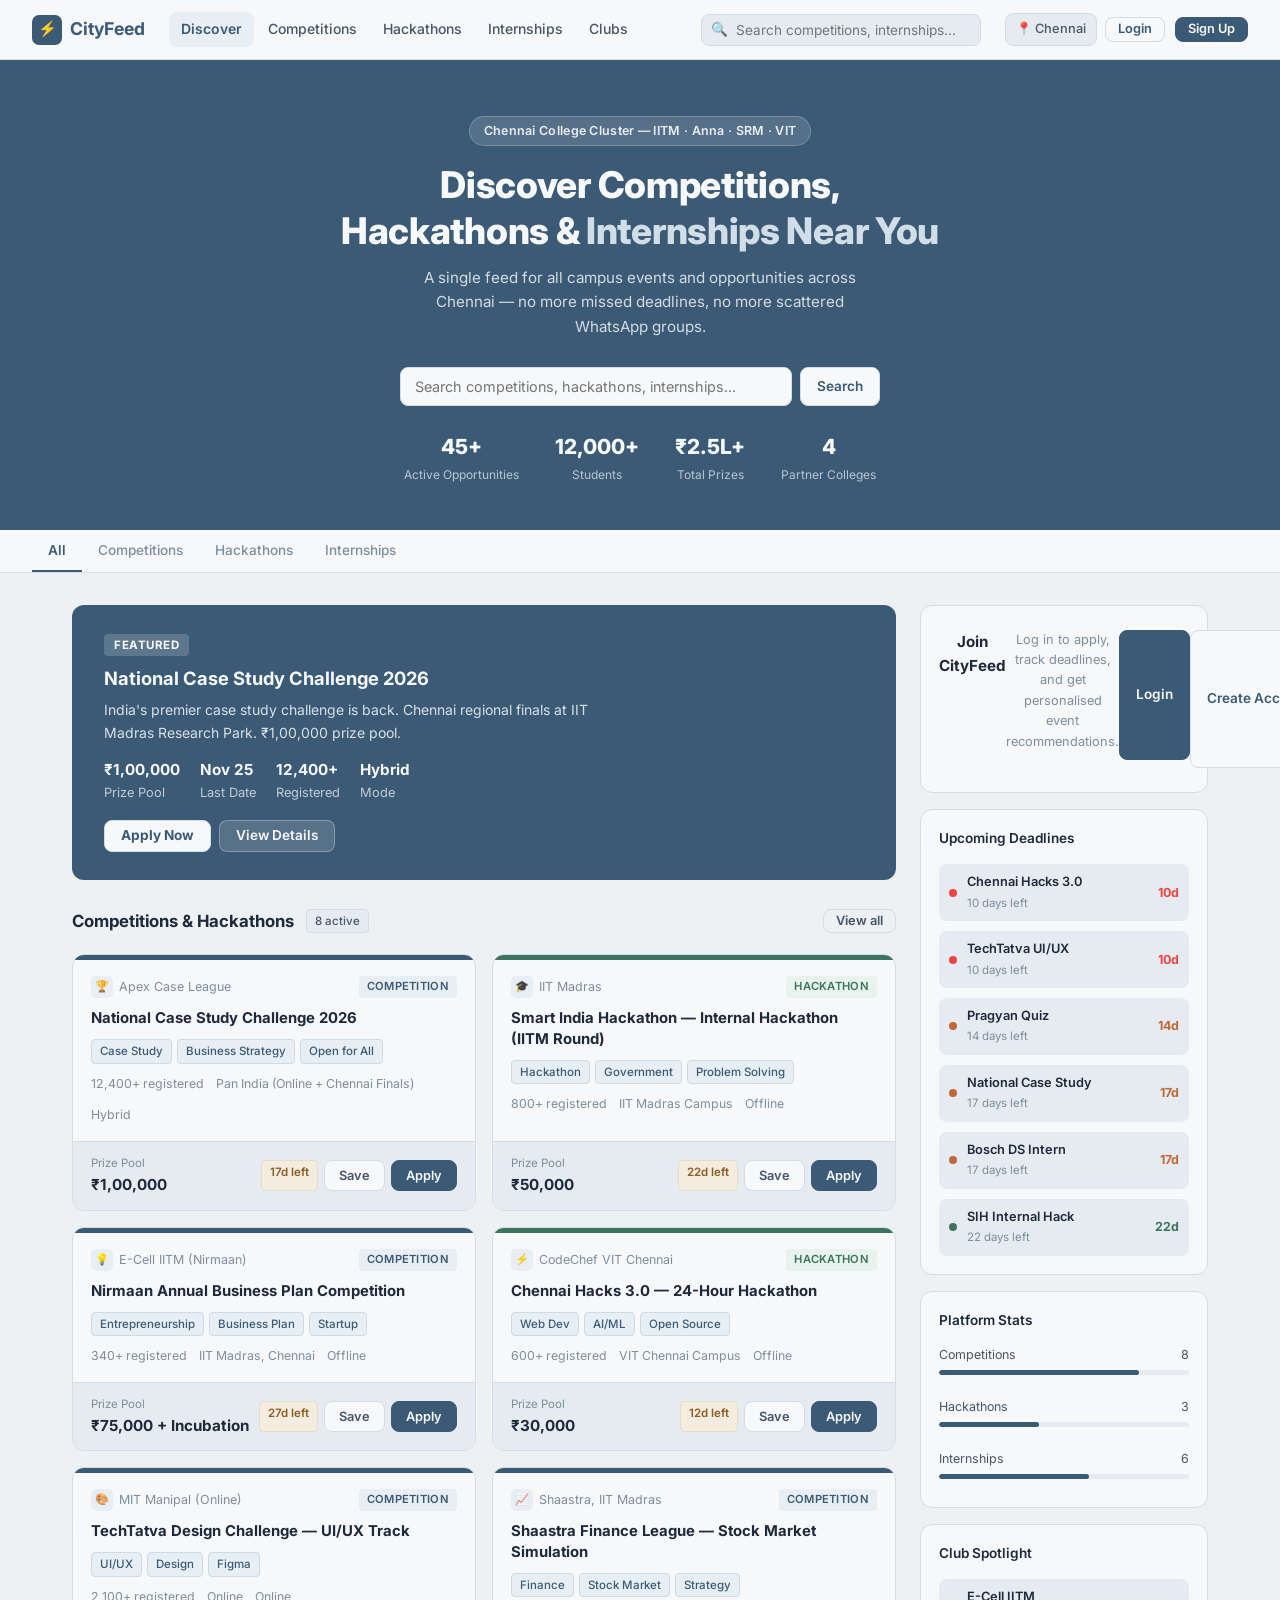
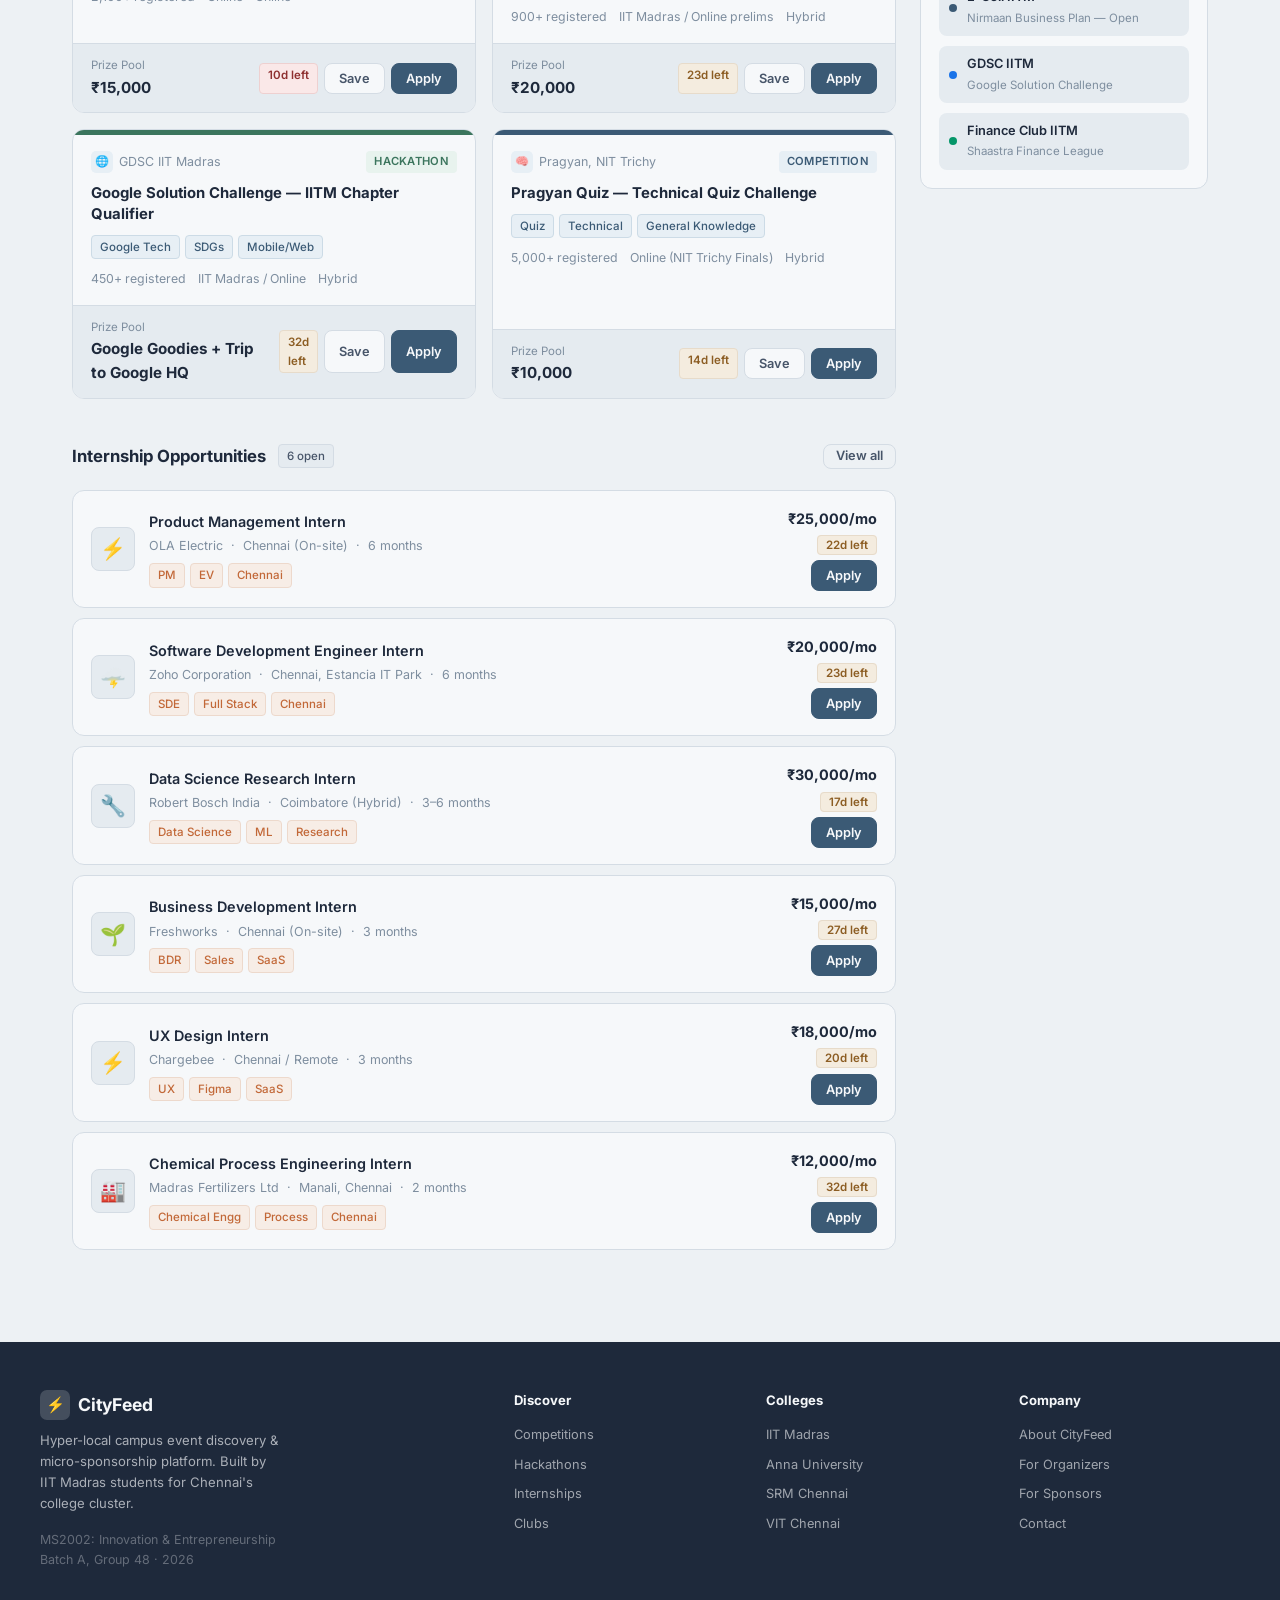
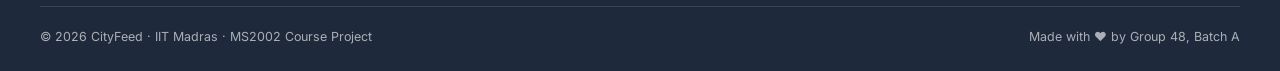
==== commit fb49a373: "Update styling: soft muted slate palette, eye-friendly off-white surfaces, removed all references to" ====
--- a/index.html
+++ b/index.html
@@ -61,7 +61,7 @@
 
     <div class="hero-search">
       <input id="hero-search-input" type="text" placeholder="Search competitions, hackathons, internships..." autocomplete="off" />
-      <button class="btn btn-primary" style="background:white;color:var(--primary);border-color:white" onclick="setSearch(document.getElementById('hero-search-input').value)">Search</button>
+      <button class="btn btn-primary" style="background:var(--surface);color:var(--primary);border-color:var(--border)" onclick="setSearch(document.getElementById('hero-search-input').value)">Search</button>
     </div>
 
     <div class="hero-stats">
@@ -97,8 +97,8 @@
         <div class="featured-banner animate-in">
           <div>
             <div class="featured-badge">FEATURED</div>
-            <h2>Unstop Momentum — National Case Study Challenge</h2>
-            <p>India's largest case study challenge is back. Chennai regional finals at IIT Madras Research Park. ₹1,00,000 prize pool.</p>
+            <h2>National Case Study Challenge 2026</h2>
+            <p>India's premier case study challenge is back. Chennai regional finals at IIT Madras Research Park. ₹1,00,000 prize pool.</p>
             <div class="featured-meta">
               <div class="featured-meta-item"><strong>₹1,00,000</strong>Prize Pool</div>
               <div class="featured-meta-item"><strong>Nov 25</strong>Last Date</div>
@@ -106,8 +106,8 @@
               <div class="featured-meta-item"><strong>Hybrid</strong>Mode</div>
             </div>
             <div class="flex gap-2">
-              <button class="btn" style="background:white;color:var(--primary);border-color:white;font-weight:700" onclick="openApplyModal('c1')">Apply Now</button>
-              <button class="btn" style="background:rgba(255,255,255,0.15);color:white;border-color:rgba(255,255,255,0.3)" onclick="openDetailModal('c1')">View Details</button>
+              <button class="btn" style="background:var(--surface);color:var(--primary);border-color:var(--border);font-weight:700" onclick="openApplyModal('c1')">Apply Now</button>
+              <button class="btn" style="background:rgba(246,248,250,0.15);color:#f6f8fa;border-color:rgba(246,248,250,0.3)" onclick="openDetailModal('c1')">View Details</button>
             </div>
           </div>
         </div>
--- a/assets/css/main.css
+++ b/assets/css/main.css
@@ -4,21 +4,29 @@
    ============================================================ */
 
 :root {
-  --primary:        #2563eb;
-  --primary-dark:   #1d4ed8;
-  --primary-light:  #eff6ff;
-  --secondary:      #f97316;
-  --secondary-light:#fff7ed;
-  --text-primary:   #111827;
-  --text-secondary: #374151;
-  --text-muted:     #9ca3af;
-  --bg:             #f9fafb;
-  --surface:        #ffffff;
-  --border:         #e5e7eb;
+  /* Soft, muted slate palette */
+  --primary:        #3b5a75;
+  --primary-dark:   #2d465c;
+  --primary-light:  #e7eff5;
+  --secondary:      #c26838;
+  --secondary-light:#f7ede6;
+  --accent-green:   #3b755d;
+  --accent-green-bg:#e8f3ee;
+  --text-primary:   #1e293b;
+  --text-secondary: #475569;
+  --text-muted:     #7e8e9f;
+  
+  /* Less bright, calm background and surface tones */
+  --bg:             #edf1f4;
+  --surface:        #f6f8fa;
+  --surface-subtle: #e5ebf0;
+  --border:         #d4dce4;
+  --border-focus:   #3b5a75;
+  
   --radius:         8px;
   --radius-lg:      12px;
-  --shadow-sm:      0 1px 3px rgba(0,0,0,0.08), 0 1px 2px rgba(0,0,0,0.04);
-  --shadow-md:      0 4px 6px rgba(0,0,0,0.07), 0 2px 4px rgba(0,0,0,0.04);
+  --shadow-sm:      0 1px 3px rgba(30,41,59,0.06), 0 1px 2px rgba(30,41,59,0.04);
+  --shadow-md:      0 4px 8px rgba(30,41,59,0.07), 0 2px 4px rgba(30,41,59,0.04);
   --transition:     0.18s ease;
   --font:           'Inter', -apple-system, BlinkMacSystemFont, 'Segoe UI', sans-serif;
 }
@@ -46,7 +54,7 @@
   position: sticky;
   top: 0;
   z-index: 999;
-  background: #fff;
+  background: var(--surface);
   border-bottom: 1px solid var(--border);
   padding: 0 32px;
   display: flex;
@@ -70,7 +78,7 @@
   background: var(--primary);
   border-radius: 7px;
   display: flex; align-items: center; justify-content: center;
-  color: white;
+  color: #f6f8fa;
   font-size: 0.95rem;
   font-style: normal;
 }
@@ -90,8 +98,8 @@
   text-decoration: none;
   white-space: nowrap;
 }
-.nav-links a:hover { background: var(--bg); color: var(--text-primary); }
-.nav-links a.active { color: var(--primary); font-weight: 600; }
+.nav-links a:hover { background: var(--surface-subtle); color: var(--text-primary); }
+.nav-links a.active { color: var(--primary); font-weight: 600; background: var(--primary-light); }
 
 .nav-search {
   flex: 1;
@@ -105,7 +113,7 @@
   border: 1px solid var(--border);
   border-radius: var(--radius);
   font-size: 0.85rem;
-  background: var(--bg);
+  background: var(--surface-subtle);
   outline: none;
   transition: var(--transition);
   color: var(--text-primary);
@@ -113,8 +121,8 @@
 }
 .nav-search input:focus {
   border-color: var(--primary);
-  background: white;
-  box-shadow: 0 0 0 3px rgba(37,99,235,0.1);
+  background: var(--surface);
+  box-shadow: 0 0 0 3px rgba(59,90,117,0.12);
 }
 .nav-search .search-icon {
   position: absolute;
@@ -136,7 +144,7 @@
   align-items: center;
   gap: 4px;
   padding: 5px 10px;
-  background: var(--bg);
+  background: var(--surface-subtle);
   border: 1px solid var(--border);
   color: var(--text-secondary);
   border-radius: var(--radius);
@@ -166,25 +174,25 @@
 
 .btn-primary {
   background: var(--primary);
-  color: white;
+  color: #f6f8fa;
   border-color: var(--primary);
 }
 .btn-primary:hover {
   background: var(--primary-dark);
   border-color: var(--primary-dark);
-  color: white;
+  color: #f6f8fa;
   text-decoration: none;
 }
 
 .btn-outline {
-  background: white;
+  background: var(--surface);
   color: var(--primary);
   border-color: var(--border);
 }
 .btn-outline:hover {
   border-color: var(--primary);
   background: var(--primary-light);
-  color: var(--primary);
+  color: var(--primary-dark);
   text-decoration: none;
 }
 
@@ -194,7 +202,7 @@
   border-color: var(--border);
 }
 .btn-ghost:hover {
-  background: var(--bg);
+  background: var(--surface-subtle);
   color: var(--text-primary);
   text-decoration: none;
 }
@@ -206,12 +214,12 @@
 
 .btn-secondary {
   background: var(--secondary);
-  color: white;
+  color: #f6f8fa;
   border-color: var(--secondary);
 }
 .btn-secondary:hover {
-  background: #ea6a0a;
-  color: white;
+  background: #a9562a;
+  color: #f6f8fa;
   text-decoration: none;
 }
 
@@ -219,7 +227,7 @@
   width: 34px; height: 34px;
   border-radius: 50%;
   background: var(--primary);
-  color: white;
+  color: #f6f8fa;
   display: flex; align-items: center; justify-content: center;
   font-weight: 700;
   font-size: 0.8rem;
@@ -233,7 +241,7 @@
    ============================================================ */
 .hero {
   background: var(--primary);
-  color: white;
+  color: #f6f8fa;
   padding: 56px 32px 44px;
   text-align: center;
 }
@@ -245,31 +253,32 @@
 
 .hero-badge {
   display: inline-block;
-  background: rgba(255,255,255,0.15);
-  border: 1px solid rgba(255,255,255,0.25);
+  background: rgba(246,248,250,0.14);
+  border: 1px solid rgba(246,248,250,0.22);
   padding: 4px 14px;
   border-radius: 20px;
   font-size: 0.78rem;
   font-weight: 600;
   letter-spacing: 0.3px;
   margin-bottom: 16px;
-  color: rgba(255,255,255,0.9);
+  color: rgba(246,248,250,0.92);
 }
 
 .hero h1 {
-  font-size: clamp(1.6rem, 4vw, 2.4rem);
+  font-size: clamp(1.6rem, 4vw, 2.3rem);
   font-weight: 800;
-  line-height: 1.2;
+  line-height: 1.25;
   margin-bottom: 12px;
   letter-spacing: -0.3px;
+  color: #f6f8fa;
 }
 
 .hero h1 span {
-  color: rgba(255,255,255,0.75);
+  color: #d1dde7;
 }
 
 .hero p {
-  color: rgba(255,255,255,0.8);
+  color: rgba(246,248,250,0.82);
   font-size: 0.95rem;
   margin-bottom: 28px;
   max-width: 480px;
@@ -287,10 +296,11 @@
   flex: 1;
   padding: 10px 14px;
   border-radius: var(--radius);
-  border: none;
+  border: 1px solid var(--border);
   font-size: 0.9rem;
   outline: none;
   color: var(--text-primary);
+  background: var(--surface);
   font-family: var(--font);
 }
 
@@ -305,18 +315,18 @@
   display: block;
   font-size: 1.3rem;
   font-weight: 800;
-  color: white;
+  color: #f6f8fa;
 }
 .hero-stat span {
   font-size: 0.75rem;
-  color: rgba(255,255,255,0.65);
+  color: rgba(246,248,250,0.68);
 }
 
 /* ============================================================
    FILTER BAR / TABS
    ============================================================ */
 .filter-bar {
-  background: white;
+  background: var(--surface);
   border-bottom: 1px solid var(--border);
   padding: 0 32px;
   display: flex;
@@ -403,26 +413,20 @@
 .card:hover {
   transform: translateY(-2px);
   box-shadow: var(--shadow-md);
-  border-color: #d1d5db;
-}
-
-/* Card top color strip instead of heavy gradient banner */
+  border-color: #bdc7d2;
+}
+
+/* Card top color strip */
 .card-banner {
-  height: 6px;
+  height: 5px;
   background: var(--primary);
   position: relative;
 }
 .card-banner-overlay { display: none; }
 
-/* Per-type color strips */
-.card-banner.hackathon { background: #059669; }
+.card-banner.hackathon   { background: var(--accent-green); }
 .card-banner.competition { background: var(--primary); }
-.card-banner.internship { background: var(--secondary); }
-
-.card-type-badge {
-  display: none; /* moved to card-body */
-}
-.card-deadline { display: none; }
+.card-banner.internship  { background: var(--secondary); }
 
 .card-body {
   padding: 16px 18px;
@@ -467,9 +471,9 @@
   letter-spacing: 0.3px;
   flex-shrink: 0;
 }
-.type-pill.competition { background: #eff6ff; color: #1d4ed8; }
-.type-pill.hackathon   { background: #ecfdf5; color: #065f46; }
-.type-pill.internship  { background: #fff7ed; color: #9a3412; }
+.type-pill.competition { background: var(--primary-light); color: var(--primary); }
+.type-pill.hackathon   { background: var(--accent-green-bg); color: var(--accent-green); }
+.type-pill.internship  { background: var(--secondary-light); color: var(--secondary); }
 
 .card-title {
   font-size: 0.93rem;
@@ -489,16 +493,14 @@
   border-radius: 4px;
   font-size: 0.72rem;
   font-weight: 500;
-  background: var(--bg);
+  background: var(--surface-subtle);
   color: var(--text-secondary);
   border: 1px solid var(--border);
 }
-.tag-blue   { background: #eff6ff; color: #1e40af; border-color: #bfdbfe; }
-.tag-green  { background: #ecfdf5; color: #065f46; border-color: #a7f3d0; }
-.tag-orange { background: #fff7ed; color: #9a3412; border-color: #fed7aa; }
-
-/* keep old names working */
-.tag-purple { background: #eff6ff; color: #1e40af; border-color: #bfdbfe; }
+.tag-blue   { background: var(--primary-light); color: var(--primary); border-color: #ccdbe6; }
+.tag-green  { background: var(--accent-green-bg); color: var(--accent-green); border-color: #c5dfd3; }
+.tag-orange { background: var(--secondary-light); color: var(--secondary); border-color: #edd9cc; }
+.tag-purple { background: var(--primary-light); color: var(--primary); border-color: #ccdbe6; }
 
 .card-meta {
   display: flex;
@@ -517,7 +519,7 @@
   align-items: center;
   justify-content: space-between;
   gap: 8px;
-  background: var(--bg);
+  background: var(--surface-subtle);
 }
 
 .prize-label {
@@ -536,11 +538,11 @@
   font-weight: 600;
   padding: 2px 8px;
   border-radius: 4px;
-  background: #fef3c7;
-  color: #92400e;
-  border: 1px solid #fde68a;
-}
-.deadline-badge.urgent { background: #fee2e2; color: #991b1b; border-color: #fecaca; }
+  background: #f4ecdf;
+  color: #8c5d23;
+  border: 1px solid #e7dbca;
+}
+.deadline-badge.urgent { background: #fae8e8; color: #8e3030; border-color: #eed0d0; }
 
 .card-actions { display: flex; gap: 6px; }
 
@@ -552,22 +554,22 @@
   cursor: pointer;
   border: 1px solid var(--primary);
   background: var(--primary);
-  color: white;
+  color: #f6f8fa;
   transition: var(--transition);
   font-family: var(--font);
 }
 .apply-btn:hover { background: var(--primary-dark); border-color: var(--primary-dark); }
 .apply-btn.applied {
-  background: #ecfdf5;
-  color: #065f46;
-  border-color: #a7f3d0;
+  background: var(--accent-green-bg);
+  color: var(--accent-green);
+  border-color: #bcd9cb;
 }
 .apply-btn.save-btn {
-  background: white;
+  background: var(--surface);
   color: var(--text-secondary);
   border-color: var(--border);
 }
-.apply-btn.save-btn:hover { background: var(--bg); }
+.apply-btn.save-btn:hover { background: var(--surface-subtle); }
 
 /* ============================================================
    FEATURED BANNER
@@ -576,7 +578,7 @@
   background: var(--primary);
   border-radius: var(--radius-lg);
   padding: 28px 32px;
-  color: white;
+  color: #f6f8fa;
   margin-bottom: 28px;
   display: flex;
   align-items: center;
@@ -585,8 +587,8 @@
 
 .featured-badge {
   display: inline-block;
-  background: rgba(255,255,255,0.2);
-  color: white;
+  background: rgba(246,248,250,0.18);
+  color: #f6f8fa;
   padding: 2px 10px;
   border-radius: 4px;
   font-size: 0.72rem;
@@ -596,8 +598,8 @@
   margin-bottom: 8px;
 }
 
-.featured-banner h2 { font-size: 1.15rem; font-weight: 700; margin-bottom: 6px; }
-.featured-banner p { color: rgba(255,255,255,0.8); font-size: 0.875rem; margin-bottom: 14px; max-width: 500px; }
+.featured-banner h2 { font-size: 1.15rem; font-weight: 700; margin-bottom: 6px; color: #f6f8fa; }
+.featured-banner p { color: rgba(246,248,250,0.85); font-size: 0.875rem; margin-bottom: 14px; max-width: 500px; }
 
 .featured-meta {
   display: flex;
@@ -605,8 +607,8 @@
   margin-bottom: 16px;
   flex-wrap: wrap;
 }
-.featured-meta-item { font-size: 0.8rem; color: rgba(255,255,255,0.7); }
-.featured-meta-item strong { color: white; display: block; font-size: 0.95rem; margin-bottom: 1px; }
+.featured-meta-item { font-size: 0.8rem; color: rgba(246,248,250,0.72); }
+.featured-meta-item strong { color: #f6f8fa; display: block; font-size: 0.95rem; margin-bottom: 1px; }
 
 /* ============================================================
    INTERNSHIP LIST
@@ -626,13 +628,13 @@
 }
 .internship-card:hover {
   box-shadow: var(--shadow-sm);
-  border-color: #d1d5db;
+  border-color: #bdc7d2;
 }
 
 .internship-logo {
   width: 44px; height: 44px;
   border-radius: var(--radius);
-  background: var(--bg);
+  background: var(--surface-subtle);
   border: 1px solid var(--border);
   display: flex; align-items: center; justify-content: center;
   font-size: 1.3rem;
@@ -707,7 +709,7 @@
 /* Profile widget in sidebar */
 .profile-widget {
   background: var(--primary);
-  color: white;
+  color: #f6f8fa;
   text-align: center;
   padding: 24px 18px;
   border-color: var(--primary);
@@ -716,27 +718,27 @@
   width: 52px; height: 52px;
   font-size: 1.1rem;
   margin: 0 auto 10px;
-  background: rgba(255,255,255,0.2);
-}
-.profile-widget h3 { font-size: 0.95rem; font-weight: 700; margin-bottom: 2px; }
-.profile-widget p { font-size: 0.78rem; opacity: 0.75; margin-bottom: 14px; }
+  background: rgba(246,248,250,0.18);
+}
+.profile-widget h3 { font-size: 0.95rem; font-weight: 700; margin-bottom: 2px; color: #f6f8fa; }
+.profile-widget p { font-size: 0.78rem; opacity: 0.75; margin-bottom: 14px; color: #f6f8fa; }
 .profile-widget .stats-row { display: flex; justify-content: center; gap: 20px; margin-bottom: 14px; }
 .profile-widget .stat { text-align: center; }
-.profile-widget .stat strong { display: block; font-size: 1.1rem; font-weight: 800; }
-.profile-widget .stat small { font-size: 0.7rem; opacity: 0.65; }
+.profile-widget .stat strong { display: block; font-size: 1.1rem; font-weight: 800; color: #f6f8fa; }
+.profile-widget .stat small { font-size: 0.7rem; opacity: 0.65; color: #f6f8fa; }
 .profile-widget .btn {
-  background: rgba(255,255,255,0.15);
-  color: white;
-  border-color: rgba(255,255,255,0.3);
+  background: rgba(246,248,250,0.15);
+  color: #f6f8fa;
+  border-color: rgba(246,248,250,0.28);
   width: 100%;
   justify-content: center;
   font-size: 0.8rem;
 }
-.profile-widget .btn:hover { background: rgba(255,255,255,0.25); color: white; text-decoration: none; }
+.profile-widget .btn:hover { background: rgba(246,248,250,0.25); color: #f6f8fa; text-decoration: none; }
 
 .skill-bar { margin-bottom: 10px; }
 .skill-bar-label { display: flex; justify-content: space-between; font-size: 0.78rem; color: var(--text-secondary); margin-bottom: 5px; }
-.skill-bar-track { height: 5px; background: var(--border); border-radius: 3px; overflow: hidden; }
+.skill-bar-track { height: 5px; background: var(--surface-subtle); border-radius: 3px; overflow: hidden; }
 .skill-bar-fill { height: 100%; background: var(--primary); border-radius: 3px; }
 
 .deadline-list { display: flex; flex-direction: column; gap: 10px; }
@@ -746,7 +748,7 @@
   gap: 10px;
   padding: 8px 10px;
   border-radius: var(--radius);
-  background: var(--bg);
+  background: var(--surface-subtle);
   font-size: 0.8rem;
 }
 .deadline-dot {
@@ -765,7 +767,7 @@
 .modal-overlay {
   position: fixed;
   inset: 0;
-  background: rgba(0,0,0,0.4);
+  background: rgba(30,41,59,0.45);
   z-index: 10000;
   display: flex;
   align-items: center;
@@ -778,7 +780,7 @@
 .modal-overlay.open { opacity: 1; pointer-events: all; }
 
 .modal {
-  background: white;
+  background: var(--surface);
   border-radius: var(--radius-lg);
   max-width: 480px;
   width: 100%;
@@ -786,7 +788,8 @@
   overflow-y: auto;
   transform: translateY(12px);
   transition: transform 0.2s;
-  box-shadow: 0 20px 60px rgba(0,0,0,0.15);
+  box-shadow: 0 16px 40px rgba(30,41,59,0.18);
+  border: 1px solid var(--border);
 }
 .modal-overlay.open .modal { transform: translateY(0); }
 
@@ -801,7 +804,7 @@
   width: 28px; height: 28px;
   border-radius: var(--radius);
   border: 1px solid var(--border);
-  background: white;
+  background: var(--surface-subtle);
   cursor: pointer;
   display: flex; align-items: center; justify-content: center;
   font-size: 0.9rem;
@@ -809,7 +812,7 @@
   flex-shrink: 0;
   line-height: 1;
 }
-.modal-close:hover { background: var(--bg); }
+.modal-close:hover { background: var(--border); }
 
 .modal-body { padding: 18px 24px 24px; }
 
@@ -851,12 +854,12 @@
   outline: none;
   transition: var(--transition);
   color: var(--text-primary);
-  background: white;
+  background: var(--surface);
   font-family: var(--font);
 }
 .form-input:focus {
   border-color: var(--primary);
-  box-shadow: 0 0 0 3px rgba(37,99,235,0.1);
+  box-shadow: 0 0 0 3px rgba(59,90,117,0.12);
 }
 select.form-input { cursor: pointer; }
 textarea.form-input { resize: vertical; }
@@ -864,13 +867,13 @@
 .form-row { display: grid; grid-template-columns: 1fr 1fr; gap: 10px; }
 
 .demo-hint {
-  background: #eff6ff;
-  border: 1px solid #bfdbfe;
+  background: var(--primary-light);
+  border: 1px solid #c9d8e4;
   border-radius: var(--radius);
   padding: 10px 14px;
   margin-bottom: 16px;
   font-size: 0.8rem;
-  color: #1e40af;
+  color: var(--primary-dark);
 }
 .demo-hint strong { display: block; margin-bottom: 2px; }
 
@@ -878,11 +881,11 @@
 .apply-modal-banner {
   background: var(--primary);
   padding: 24px;
-  color: white;
+  color: #f6f8fa;
   border-radius: var(--radius-lg) var(--radius-lg) 0 0;
 }
-.apply-modal-banner h2 { font-size: 1rem; font-weight: 700; margin-bottom: 4px; }
-.apply-modal-banner p { font-size: 0.82rem; opacity: 0.8; }
+.apply-modal-banner h2 { font-size: 1rem; font-weight: 700; margin-bottom: 4px; color: #f6f8fa; }
+.apply-modal-banner p { font-size: 0.82rem; opacity: 0.8; color: #f6f8fa; }
 
 .upload-area {
   border: 1.5px dashed var(--border);
@@ -893,6 +896,7 @@
   transition: var(--transition);
   color: var(--text-muted);
   font-size: 0.82rem;
+  background: var(--surface-subtle);
 }
 .upload-area:hover { border-color: var(--primary); background: var(--primary-light); color: var(--primary); }
 .upload-icon { font-size: 1.5rem; margin-bottom: 6px; }
@@ -910,8 +914,8 @@
   gap: 8px;
 }
 .toast {
-  background: #111827;
-  color: white;
+  background: #1e293b;
+  color: #f6f8fa;
   padding: 12px 16px;
   border-radius: var(--radius);
   font-size: 0.85rem;
@@ -926,16 +930,16 @@
   max-width: 340px;
 }
 .toast.show { transform: translateX(0); }
-.toast.success { background: #065f46; }
-.toast.error   { background: #991b1b; }
-.toast.info    { background: #1e40af; }
+.toast.success { background: #2f614a; }
+.toast.error   { background: #892c2c; }
+.toast.info    { background: var(--primary-dark); }
 
 /* ============================================================
    FOOTER
    ============================================================ */
 footer {
-  background: #111827;
-  color: rgba(255,255,255,0.6);
+  background: #1e293b;
+  color: rgba(246,248,250,0.65);
   padding: 48px 32px 24px;
   margin-top: 60px;
 }
@@ -949,20 +953,20 @@
 }
 @media (max-width: 768px) { .footer-grid { grid-template-columns: 1fr 1fr; } }
 
-.footer-brand .nav-logo { color: white; margin-bottom: 10px; }
-.footer-brand .nav-logo .logo-icon { background: rgba(255,255,255,0.15); }
+.footer-brand .nav-logo { color: #f6f8fa; margin-bottom: 10px; }
+.footer-brand .nav-logo .logo-icon { background: rgba(246,248,250,0.18); }
 .footer-brand p { font-size: 0.82rem; line-height: 1.6; max-width: 240px; }
 
-.footer-col h4 { color: white; font-size: 0.82rem; font-weight: 700; margin-bottom: 12px; }
+.footer-col h4 { color: #f6f8fa; font-size: 0.82rem; font-weight: 700; margin-bottom: 12px; }
 .footer-col ul { list-style: none; display: flex; flex-direction: column; gap: 7px; }
-.footer-col ul li a { color: rgba(255,255,255,0.55); font-size: 0.8rem; transition: var(--transition); }
-.footer-col ul li a:hover { color: white; text-decoration: none; }
+.footer-col ul li a { color: rgba(246,248,250,0.6); font-size: 0.8rem; transition: var(--transition); }
+.footer-col ul li a:hover { color: #f6f8fa; text-decoration: none; }
 
 .footer-bottom {
   max-width: 1200px;
   margin: 0 auto;
   padding-top: 20px;
-  border-top: 1px solid rgba(255,255,255,0.1);
+  border-top: 1px solid rgba(246,248,250,0.12);
   display: flex;
   align-items: center;
   justify-content: space-between;
@@ -976,16 +980,16 @@
    ============================================================ */
 .profile-page-header {
   background: var(--primary);
-  color: white;
+  color: #f6f8fa;
   padding: 40px 32px;
 }
 .profile-info { display: flex; align-items: center; gap: 20px; flex-wrap: wrap; }
-.profile-info .avatar { width: 68px; height: 68px; font-size: 1.5rem; flex-shrink: 0; background: rgba(255,255,255,0.2); }
-.profile-info h1 { font-size: 1.3rem; font-weight: 800; margin-bottom: 4px; }
-.profile-info p { opacity: 0.8; font-size: 0.85rem; margin-bottom: 10px; }
+.profile-info .avatar { width: 68px; height: 68px; font-size: 1.5rem; flex-shrink: 0; background: rgba(246,248,250,0.2); }
+.profile-info h1 { font-size: 1.3rem; font-weight: 800; margin-bottom: 4px; color: #f6f8fa; }
+.profile-info p { opacity: 0.82; font-size: 0.85rem; margin-bottom: 10px; color: #f6f8fa; }
 
 .profile-tabs {
-  background: white;
+  background: var(--surface);
   border-bottom: 1px solid var(--border);
   display: flex;
   overflow-x: auto;
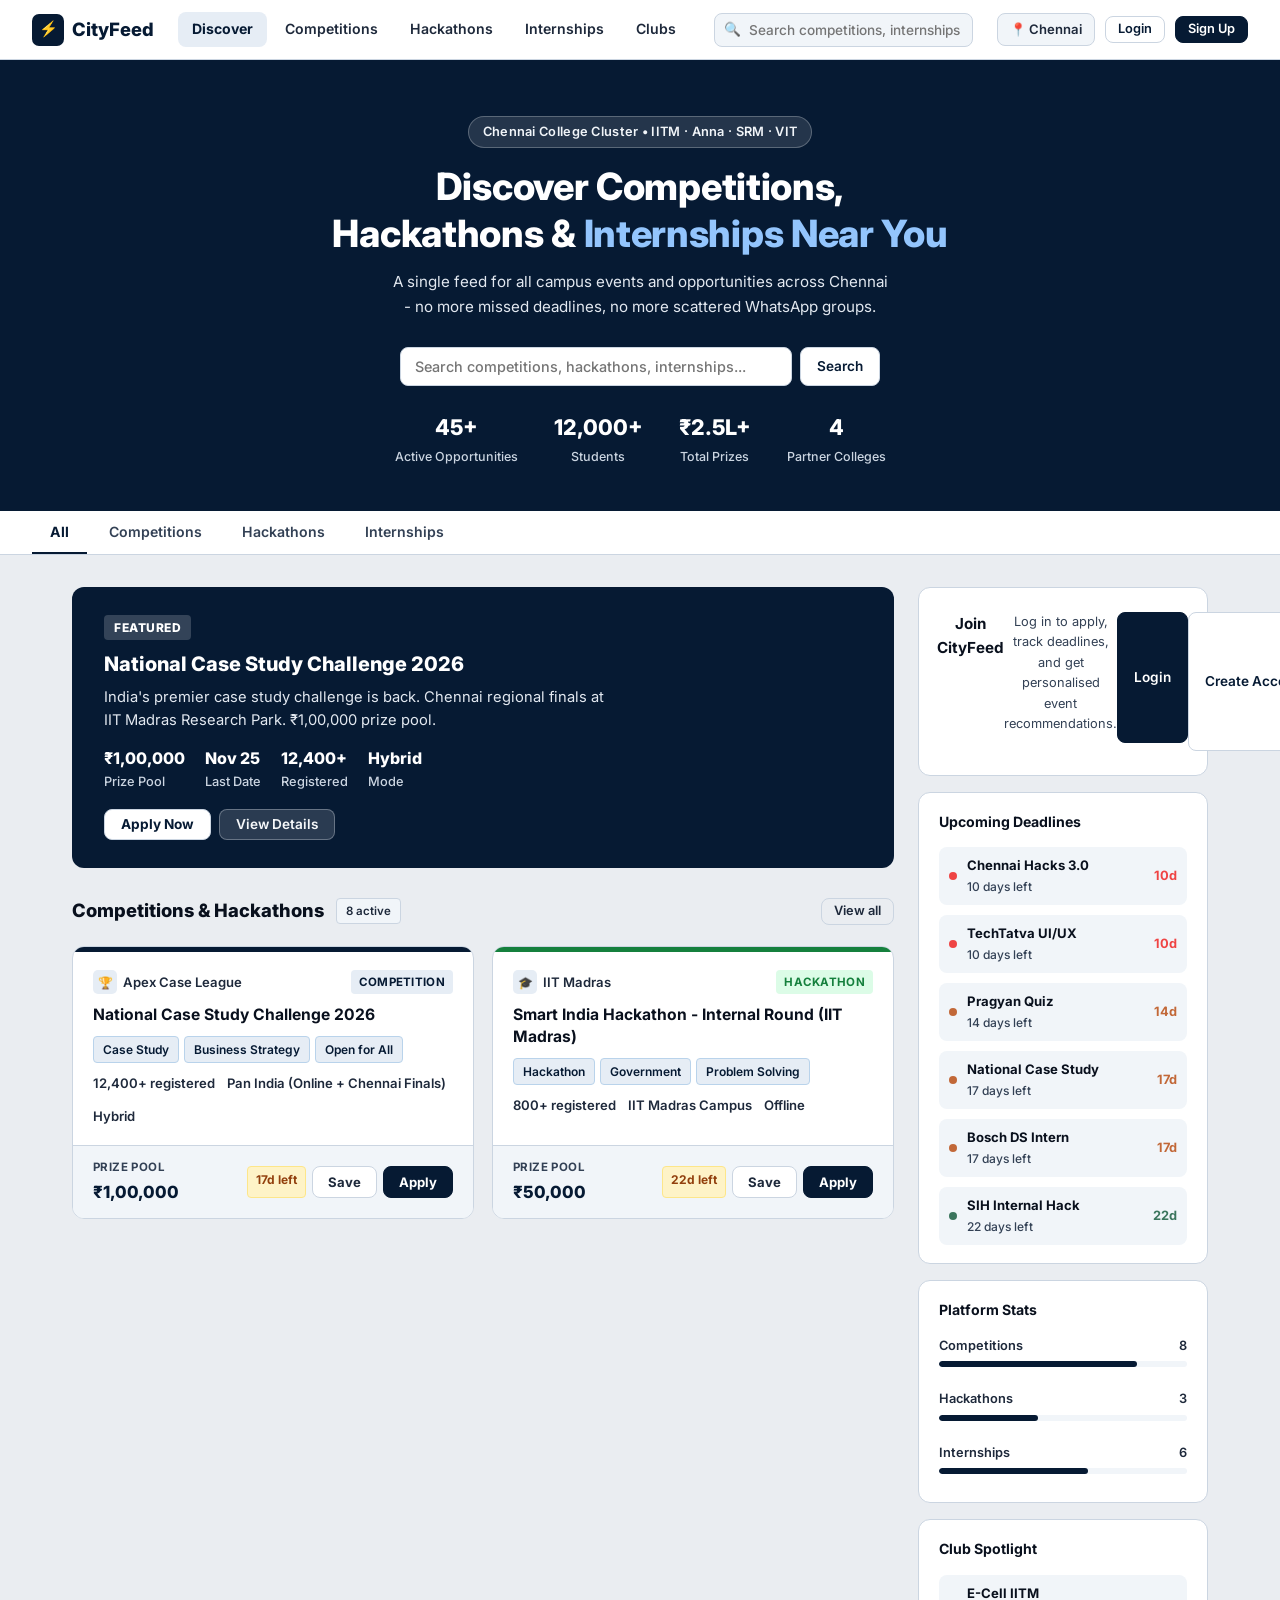
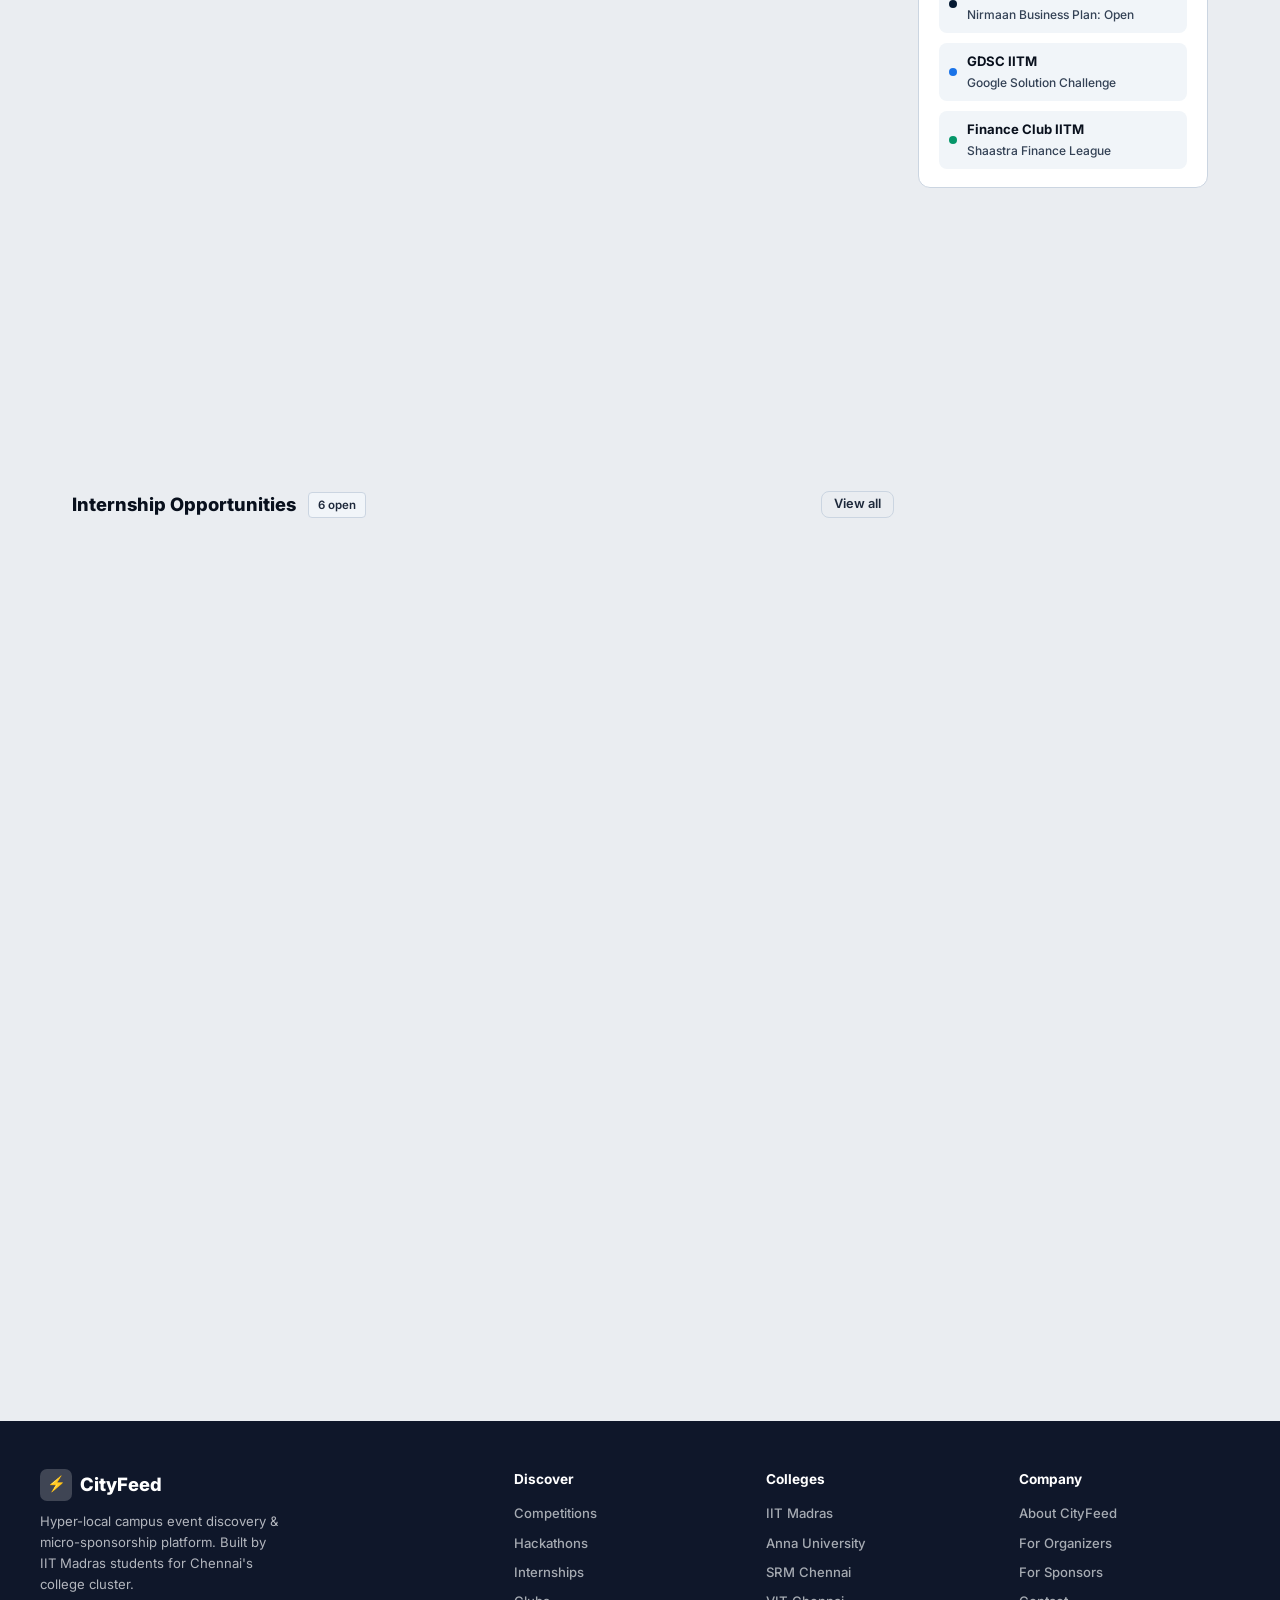
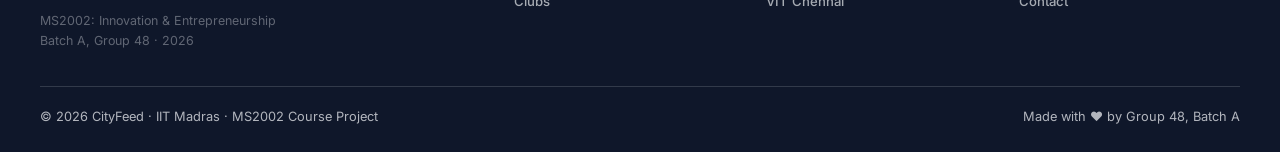
==== commit 4dd26b3e: "Deep dark navy palette, crisp high-contrast typography, complete academic apply workflow, zero em-da" ====
--- a/index.html
+++ b/index.html
@@ -3,7 +3,7 @@
 <head>
   <meta charset="UTF-8" />
   <meta name="viewport" content="width=device-width, initial-scale=1.0" />
-  <title>CityFeed — IIT Madras | Discover Events, Competitions & Internships in Chennai</title>
+  <title>CityFeed - IIT Madras | Discover Events, Competitions &amp; Internships in Chennai</title>
   <meta name="description" content="CityFeed is IIT Madras's hyper-local platform to discover competitions, hackathons, and internships across Chennai's college cluster." />
   <link rel="preconnect" href="https://fonts.googleapis.com" />
   <link href="https://fonts.googleapis.com/css2?family=Inter:wght@400;500;600;700;800;900&display=swap" rel="stylesheet" />
@@ -55,9 +55,9 @@
      ============================================================ -->
 <section class="hero">
   <div class="hero-content">
-    <div class="hero-badge">Chennai College Cluster &mdash; IITM &middot; Anna &middot; SRM &middot; VIT</div>
+    <div class="hero-badge">Chennai College Cluster &bull; IITM &middot; Anna &middot; SRM &middot; VIT</div>
     <h1>Discover Competitions, Hackathons &amp; <span>Internships Near You</span></h1>
-    <p>A single feed for all campus events and opportunities across Chennai — no more missed deadlines, no more scattered WhatsApp groups.</p>
+    <p>A single feed for all campus events and opportunities across Chennai - no more missed deadlines, no more scattered WhatsApp groups.</p>
 
     <div class="hero-search">
       <input id="hero-search-input" type="text" placeholder="Search competitions, hackathons, internships..." autocomplete="off" />
@@ -191,7 +191,7 @@
               <div class="deadline-dot" style="background:var(--primary)"></div>
               <div class="info">
                 <strong>E-Cell IITM</strong>
-                <span>Nirmaan Business Plan — Open</span>
+                <span>Nirmaan Business Plan: Open</span>
               </div>
             </div>
             <div class="deadline-item">
@@ -352,41 +352,240 @@
 
 <!-- Apply Modal -->
 <div class="modal-overlay" id="apply-modal">
-  <div class="modal">
+  <div class="modal" style="max-width:640px;overflow:hidden;padding:0">
     <div class="apply-modal-banner">
-      <div style="font-size:0.75rem;opacity:0.75;margin-bottom:6px;letter-spacing:1px">🚀 APPLYING FOR</div>
-      <h2 id="apply-modal-title"></h2>
-      <p id="apply-modal-org"></p>
-    </div>
-    <div class="modal-body" style="padding-top:24px">
+      <button class="modal-header-close" onclick="closeApplyModal()">✕</button>
+      <div class="sub-badge">Official Application Form</div>
+      <h2 id="apply-modal-title">Opportunity Title</h2>
+      <p id="apply-modal-org">Organization Name</p>
+    </div>
+    <div class="apply-modal-body">
       <input type="hidden" id="apply-item-id" />
+      
       <div class="step-indicator">
-        <div class="step active"><div class="step-num">1</div> Profile</div>
-        <div class="step-line"></div>
-        <div class="step"><div class="step-num">2</div> Resume</div>
-        <div class="step-line"></div>
-        <div class="step"><div class="step-num">3</div> Submit</div>
+        <div class="step active"><div class="step-num">1</div> Personal</div>
+        <div class="step-line done"></div>
+        <div class="step active"><div class="step-num">2</div> Academics</div>
+        <div class="step-line done"></div>
+        <div class="step active"><div class="step-num">3</div> Team &amp; Mode</div>
+        <div class="step-line done"></div>
+        <div class="step active"><div class="step-num">4</div> Submit</div>
       </div>
 
-      <form id="apply-form-el">
-        <div class="form-group">
-          <label class="form-label">Why do you want to participate? (optional)</label>
-          <textarea class="form-input" rows="3" placeholder="Briefly describe your motivation..."></textarea>
-        </div>
-        <div class="form-group">
-          <label class="form-label">Resume / Portfolio URL (optional)</label>
-          <input class="form-input" type="url" placeholder="https://drive.google.com/..." />
-        </div>
-        <div class="form-group">
-          <div class="upload-area" onclick="showToast('Resume upload coming soon!','info','📎')">
-            <div class="upload-icon">📎</div>
-            <div>Drag &amp; drop your resume here</div>
-            <div style="font-size:0.75rem;margin-top:4px">PDF, DOC, DOCX (max 5MB)</div>
-          </div>
-        </div>
-        <div style="display:flex;gap:12px;margin-top:8px">
-          <button type="button" class="btn btn-ghost" style="flex:1;justify-content:center" onclick="closeApplyModal()">Cancel</button>
-          <button type="submit" class="btn btn-primary" style="flex:2;justify-content:center">🚀 Submit Application</button>
+      <form id="apply-form-el" onsubmit="submitApplication(event)">
+        <!-- 1. Personal & Contact Details -->
+        <div class="form-section-title">1. Personal &amp; Contact Details</div>
+        <div class="form-row">
+          <div class="form-group">
+            <label class="form-label">Full Name <span class="req">*</span></label>
+            <input id="app-fullname" class="form-input" type="text" placeholder="e.g. Pranav Kolekar" required />
+          </div>
+          <div class="form-group">
+            <label class="form-label">College Email Address <span class="req">*</span></label>
+            <input id="app-email" class="form-input" type="email" placeholder="e.g. ch25b071@smail.iitm.ac.in" required />
+          </div>
+        </div>
+
+        <div class="form-row">
+          <div class="form-group">
+            <label class="form-label">WhatsApp / Contact Number <span class="req">*</span></label>
+            <input id="app-phone" class="form-input" type="tel" placeholder="+91 98765 43210" value="+91 98765 43210" required />
+          </div>
+          <div class="form-group">
+            <label class="form-label">Gender <span class="opt">(Optional)</span></label>
+            <select id="app-gender" class="form-input">
+              <option value="Male" selected>Male</option>
+              <option value="Female">Female</option>
+              <option value="Other">Other</option>
+              <option value="Prefer not to say">Prefer not to say</option>
+            </select>
+          </div>
+        </div>
+
+        <div class="form-group">
+          <label class="form-label">Current City / Campus Location <span class="opt">(Optional)</span></label>
+          <input id="app-location" class="form-input" type="text" placeholder="e.g. Chennai (IIT Madras Campus)" value="Chennai (IIT Madras Campus)" />
+        </div>
+
+        <!-- 2. Academic & Institution Details -->
+        <div class="form-section-title">2. Academic &amp; Institution Details</div>
+        <div class="form-group">
+          <label class="form-label">College / University Name <span class="req">*</span></label>
+          <select id="app-college" class="form-input" required>
+            <option value="IIT Madras" selected>IIT Madras (Indian Institute of Technology Madras)</option>
+            <option value="Anna University">Anna University (CEG / ACT Tech)</option>
+            <option value="SRM Chennai">SRM Institute of Science and Technology, Kattankulathur</option>
+            <option value="VIT Chennai">Vellore Institute of Technology, Chennai Campus</option>
+            <option value="SSN College">SSN College of Engineering, Chennai</option>
+            <option value="NIT Trichy">National Institute of Technology, Tiruchirappalli</option>
+            <option value="Other">Other College / University</option>
+          </select>
+        </div>
+
+        <div class="form-row">
+          <div class="form-group">
+            <label class="form-label">Degree Program <span class="req">*</span></label>
+            <select id="app-degree" class="form-input" required>
+              <option value="B.Tech" selected>B.Tech (Bachelor of Technology)</option>
+              <option value="Dual Degree">Dual Degree (B.Tech + M.Tech)</option>
+              <option value="B.E.">B.E. (Bachelor of Engineering)</option>
+              <option value="M.Tech">M.Tech / M.E.</option>
+              <option value="MBA">MBA / Management</option>
+              <option value="M.Sc">M.Sc / MS (by Research)</option>
+              <option value="B.Sc">B.Sc / BCA</option>
+              <option value="Ph.D">Ph.D. Scholar</option>
+              <option value="Other">Other</option>
+            </select>
+          </div>
+          <div class="form-group">
+            <label class="form-label">Department / Stream <span class="req">*</span></label>
+            <select id="app-dept" class="form-input" required>
+              <option value="Chemical Engineering" selected>Chemical Engineering</option>
+              <option value="Computer Science & Engineering">Computer Science &amp; Engineering</option>
+              <option value="Electrical Engineering">Electrical &amp; Electronics Engineering</option>
+              <option value="Mechanical Engineering">Mechanical Engineering</option>
+              <option value="Aerospace Engineering">Aerospace Engineering</option>
+              <option value="Civil Engineering">Civil Engineering</option>
+              <option value="Engineering Design">Engineering Design / Data Science</option>
+              <option value="Management Studies">Management Studies</option>
+              <option value="Physics / Chemistry / Math">Sciences / Humanities</option>
+              <option value="Other">Other Department</option>
+            </select>
+          </div>
+        </div>
+
+        <div class="form-row">
+          <div class="form-group">
+            <label class="form-label">Year of Study / Batch <span class="req">*</span></label>
+            <select id="app-year" class="form-input" required>
+              <option value="1st Year" selected>1st Year (Batch of 2029)</option>
+              <option value="2nd Year">2nd Year (Batch of 2028)</option>
+              <option value="3rd Year">3rd Year (Batch of 2027)</option>
+              <option value="4th Year">4th Year (Batch of 2026)</option>
+              <option value="5th Year">5th Year (Dual Degree)</option>
+              <option value="Postgraduate">Postgraduate / Research</option>
+            </select>
+          </div>
+          <div class="form-group">
+            <label class="form-label">Roll Number / Student ID <span class="req">*</span></label>
+            <input id="app-rollno" class="form-input" type="text" placeholder="e.g. CH25B071" value="CH25B071" required />
+          </div>
+        </div>
+
+        <div class="form-group">
+          <label class="form-label">Current CGPA / Percentage <span class="opt">(Optional)</span></label>
+          <input id="app-cgpa" class="form-input" type="text" placeholder="e.g. 8.65 / 10" value="8.65 / 10" />
+        </div>
+
+        <!-- 3. Participation Mode -->
+        <div class="form-section-title">3. Participation Mode &amp; Team Details</div>
+        <div class="form-group">
+          <label class="form-label">Register As <span class="req">*</span></label>
+          <div class="radio-group">
+            <label class="radio-label">
+              <input type="radio" name="participationType" value="Individual" checked onchange="toggleTeamFields(false)" />
+              Individual Candidate
+            </label>
+            <label class="radio-label">
+              <input type="radio" name="participationType" value="Team Leader" onchange="toggleTeamFields(true)" />
+              Team Leader / Team Entry
+            </label>
+          </div>
+        </div>
+
+        <div id="team-fields-box" style="display:none;background:var(--surface-subtle);padding:14px;border-radius:var(--radius);margin-bottom:14px;border:1px solid var(--border)">
+          <div class="form-row">
+            <div class="form-group" style="margin-bottom:10px">
+              <label class="form-label">Team Name <span class="req">*</span></label>
+              <input id="app-team-name" class="form-input" type="text" placeholder="e.g. ByteCraft IITM" />
+            </div>
+            <div class="form-group" style="margin-bottom:10px">
+              <label class="form-label">Total Team Size</label>
+              <select id="app-team-size" class="form-input">
+                <option value="2">2 Members</option>
+                <option value="3" selected>3 Members</option>
+                <option value="4">4 Members</option>
+                <option value="5">5 Members</option>
+                <option value="6">6 Members</option>
+              </select>
+            </div>
+          </div>
+          <div class="form-group" style="margin-bottom:0">
+            <label class="form-label">Teammate Names, Emails &amp; Roll Numbers</label>
+            <textarea id="app-team-members" class="form-input" rows="2" placeholder="e.g. Anurag Kumar (NA25B013), Yash Tulshyan (CS25B095)"></textarea>
+          </div>
+        </div>
+
+        <!-- 4. Experience & Portfolio -->
+        <div class="form-section-title">4. Experience &amp; Profiles</div>
+        <div class="form-row">
+          <div class="form-group">
+            <label class="form-label">LinkedIn Profile URL <span class="opt">(Optional)</span></label>
+            <input id="app-linkedin" class="form-input" type="url" placeholder="https://linkedin.com/in/username" />
+          </div>
+          <div class="form-group">
+            <label class="form-label">GitHub / Portfolio URL <span class="opt">(Optional)</span></label>
+            <input id="app-portfolio" class="form-input" type="url" placeholder="https://github.com/username" />
+          </div>
+        </div>
+
+        <div class="form-row">
+          <div class="form-group">
+            <label class="form-label">Key Technical / Domain Skills <span class="opt">(Optional)</span></label>
+            <input id="app-skills" class="form-input" type="text" placeholder="e.g. Python, AI/ML, React, CAD, Financial Modeling" value="Python, Data Science, Problem Solving" />
+          </div>
+          <div class="form-group">
+            <label class="form-label">Prior Event Experience <span class="opt">(Optional)</span></label>
+            <select id="app-experience" class="form-input">
+              <option value="First-time participant">First-time participant</option>
+              <option value="Participated in 1-2 events" selected>Participated in 1-2 events</option>
+              <option value="Winner / Finalist previously">Winner / Finalist previously</option>
+            </select>
+          </div>
+        </div>
+
+        <!-- 5. Motivation & Resume -->
+        <div class="form-section-title">5. Motivation, Resume &amp; Submission</div>
+        <div class="form-group">
+          <label class="form-label">Why do you want to participate / Problem-solving approach? <span class="opt">(Optional)</span></label>
+          <textarea id="app-motivation" class="form-input" rows="2" placeholder="Briefly describe your interest, background, or solution approach..."></textarea>
+        </div>
+
+        <div class="form-group">
+          <label class="form-label">Resume / CV Link <span class="opt">(Google Drive, Notion, Dropbox, LinkedIn)</span></label>
+          <input id="app-resume-link" class="form-input" type="url" placeholder="https://drive.google.com/file/d/..." value="https://drive.google.com/file/d/demo-resume-pranav/view" />
+        </div>
+
+        <div class="form-group">
+          <label class="form-label">Or Upload Resume File <span class="opt">(PDF / DOCX, max 5MB)</span></label>
+          <div id="drop-zone" onclick="document.getElementById('app-resume-file').click()" style="border:2px dashed var(--border);border-radius:var(--radius);padding:18px;text-align:center;cursor:pointer;background:var(--surface-subtle);transition:var(--transition)">
+            <div style="font-size:1.4rem;margin-bottom:4px">📎</div>
+            <div id="upload-label" style="font-size:0.85rem;font-weight:700;color:var(--text-primary)">Click to select or drag &amp; drop resume</div>
+            <div style="font-size:0.75rem;color:var(--text-muted);margin-top:2px">PDF, DOC, DOCX up to 5MB</div>
+          </div>
+          <input type="file" id="app-resume-file" style="display:none" onchange="const f = this.files[0]; if(f) document.getElementById('upload-label').innerHTML = '✅ Selected: <strong>' + f.name + '</strong>';" />
+        </div>
+
+        <div class="form-group">
+          <label class="form-label">How did you hear about this event?</label>
+          <select id="app-referral" class="form-input">
+            <option value="CityFeed Campus Feed" selected>CityFeed Campus Feed</option>
+            <option value="Club WhatsApp Group">Club WhatsApp Group</option>
+            <option value="Hostel / Department Notice Board">Hostel / Department Notice Board</option>
+            <option value="Senior / Batchmate Recommendation">Senior / Batchmate Recommendation</option>
+          </select>
+        </div>
+
+        <div class="form-group">
+          <label class="checkbox-label">
+            <input type="checkbox" required checked />
+            <span style="font-size:0.82rem;line-height:1.45;color:var(--text-primary)">I confirm that all personal and academic details provided are accurate and I agree to abide by the event rules, plagiarism regulations, and code of conduct.</span>
+          </label>
+        </div>
+
+        <div style="display:flex;gap:12px;margin-top:20px">
+          <button type="button" class="btn btn-ghost" style="flex:1;justify-content:center;padding:12px;font-size:0.9rem" onclick="closeApplyModal()">Cancel</button>
+          <button type="submit" class="btn btn-primary" style="flex:2;justify-content:center;padding:12px;font-size:0.92rem">🚀 Submit Application</button>
         </div>
       </form>
     </div>
@@ -395,8 +594,7 @@
 
 <!-- Detail Modal -->
 <div class="modal-overlay" id="detail-modal">
-  <div class="modal" style="max-width:600px">
-    <button class="modal-close" style="position:absolute;top:16px;right:16px;z-index:1" onclick="closeDetailModal()">✕</button>
+  <div class="modal" style="max-width:620px;overflow:hidden;padding:0">
     <div id="detail-modal-content"></div>
   </div>
 </div>
--- a/assets/css/main.css
+++ b/assets/css/main.css
@@ -1,34 +1,37 @@
 /* ============================================================
-   CityFeed — Stylesheet
+   CityFeed: Stylesheet
    IIT Madras | MS2002 Course Project
    ============================================================ */
 
 :root {
-  /* Soft, muted slate palette */
-  --primary:        #3b5a75;
-  --primary-dark:   #2d465c;
-  --primary-light:  #e7eff5;
-  --secondary:      #c26838;
-  --secondary-light:#f7ede6;
-  --accent-green:   #3b755d;
-  --accent-green-bg:#e8f3ee;
-  --text-primary:   #1e293b;
-  --text-secondary: #475569;
-  --text-muted:     #7e8e9f;
+  /* Much Darker Deep Navy Palette */
+  --primary:        #061a33;
+  --primary-dark:   #030d1a;
+  --primary-light:  #e6edf5;
+  --primary-hover:  #082245;
+  --secondary:      #b45309;
+  --secondary-light:#fef3c7;
+  --accent-green:   #15803d;
+  --accent-green-bg:#dcfce7;
+  
+  /* Crisp, Dark, High-Contrast Text - NEVER faint or washed out */
+  --text-primary:   #09101d;
+  --text-secondary: #1e293b;
+  --text-muted:     #334155;
   
   /* Less bright, calm background and surface tones */
-  --bg:             #edf1f4;
-  --surface:        #f6f8fa;
-  --surface-subtle: #e5ebf0;
-  --border:         #d4dce4;
-  --border-focus:   #3b5a75;
+  --bg:             #eaedf1;
+  --surface:        #ffffff;
+  --surface-subtle: #f1f5f9;
+  --border:         #cbd5e1;
+  --border-focus:   #061a33;
   
   --radius:         8px;
   --radius-lg:      12px;
-  --shadow-sm:      0 1px 3px rgba(30,41,59,0.06), 0 1px 2px rgba(30,41,59,0.04);
-  --shadow-md:      0 4px 8px rgba(30,41,59,0.07), 0 2px 4px rgba(30,41,59,0.04);
+  --shadow-sm:      0 1px 3px rgba(6,26,51,0.08), 0 1px 2px rgba(6,26,51,0.04);
+  --shadow-md:      0 4px 12px rgba(6,26,51,0.10), 0 2px 4px rgba(6,26,51,0.06);
   --transition:     0.18s ease;
-  --font:           'Inter', -apple-system, BlinkMacSystemFont, 'Segoe UI', sans-serif;
+  --font:           'Inter', -apple-system, BlinkMacSystemFont, 'Segoe UI', Roboto, sans-serif;
 }
 
 * { box-sizing: border-box; margin: 0; padding: 0; }
@@ -43,7 +46,7 @@
   line-height: 1.6;
 }
 
-a { color: var(--primary); text-decoration: none; }
+a { color: var(--primary); text-decoration: none; font-weight: 500; }
 a:hover { text-decoration: underline; }
 img { max-width: 100%; display: block; }
 
@@ -67,18 +70,18 @@
   display: flex;
   align-items: center;
   gap: 8px;
-  font-weight: 700;
-  font-size: 1.1rem;
+  font-weight: 800;
+  font-size: 1.15rem;
   color: var(--primary);
   text-decoration: none;
   flex-shrink: 0;
 }
 .nav-logo .logo-icon {
-  width: 30px; height: 30px;
+  width: 32px; height: 32px;
   background: var(--primary);
   border-radius: 7px;
   display: flex; align-items: center; justify-content: center;
-  color: #f6f8fa;
+  color: #ffffff;
   font-size: 0.95rem;
   font-style: normal;
 }
@@ -86,20 +89,20 @@
 .nav-links {
   display: flex;
   align-items: center;
-  gap: 2px;
+  gap: 4px;
 }
 .nav-links a {
-  padding: 6px 12px;
+  padding: 6px 14px;
   border-radius: var(--radius);
   color: var(--text-secondary);
-  font-weight: 500;
-  font-size: 0.875rem;
+  font-weight: 600;
+  font-size: 0.88rem;
   transition: var(--transition);
   text-decoration: none;
   white-space: nowrap;
 }
-.nav-links a:hover { background: var(--surface-subtle); color: var(--text-primary); }
-.nav-links a.active { color: var(--primary); font-weight: 600; background: var(--primary-light); }
+.nav-links a:hover { background: var(--surface-subtle); color: var(--primary); }
+.nav-links a.active { color: var(--primary); font-weight: 700; background: var(--primary-light); }
 
 .nav-search {
   flex: 1;
@@ -109,7 +112,7 @@
 }
 .nav-search input {
   width: 100%;
-  padding: 7px 12px 7px 34px;
+  padding: 8px 12px 8px 34px;
   border: 1px solid var(--border);
   border-radius: var(--radius);
   font-size: 0.85rem;
@@ -118,11 +121,12 @@
   transition: var(--transition);
   color: var(--text-primary);
   font-family: var(--font);
+  font-weight: 500;
 }
 .nav-search input:focus {
   border-color: var(--primary);
   background: var(--surface);
-  box-shadow: 0 0 0 3px rgba(59,90,117,0.12);
+  box-shadow: 0 0 0 3px rgba(15,43,72,0.15);
 }
 .nav-search .search-icon {
   position: absolute;
@@ -136,20 +140,20 @@
 .nav-actions {
   display: flex;
   align-items: center;
-  gap: 8px;
+  gap: 10px;
 }
 
 .nav-city-badge {
   display: flex;
   align-items: center;
   gap: 4px;
-  padding: 5px 10px;
+  padding: 5px 12px;
   background: var(--surface-subtle);
   border: 1px solid var(--border);
   color: var(--text-secondary);
   border-radius: var(--radius);
-  font-size: 0.8rem;
-  font-weight: 500;
+  font-size: 0.82rem;
+  font-weight: 600;
 }
 
 /* ============================================================
@@ -174,13 +178,13 @@
 
 .btn-primary {
   background: var(--primary);
-  color: #f6f8fa;
+  color: #ffffff;
   border-color: var(--primary);
 }
 .btn-primary:hover {
   background: var(--primary-dark);
   border-color: var(--primary-dark);
-  color: #f6f8fa;
+  color: #ffffff;
   text-decoration: none;
 }
 
@@ -188,6 +192,7 @@
   background: var(--surface);
   color: var(--primary);
   border-color: var(--border);
+  font-weight: 600;
 }
 .btn-outline:hover {
   border-color: var(--primary);
@@ -200,6 +205,7 @@
   background: transparent;
   color: var(--text-secondary);
   border-color: var(--border);
+  font-weight: 600;
 }
 .btn-ghost:hover {
   background: var(--surface-subtle);
@@ -208,18 +214,18 @@
 }
 
 .btn-sm {
-  padding: 5px 12px;
+  padding: 6px 12px;
   font-size: 0.8rem;
 }
 
 .btn-secondary {
   background: var(--secondary);
-  color: #f6f8fa;
+  color: #ffffff;
   border-color: var(--secondary);
 }
 .btn-secondary:hover {
-  background: #a9562a;
-  color: #f6f8fa;
+  background: #92400e;
+  color: #ffffff;
   text-decoration: none;
 }
 
@@ -227,7 +233,7 @@
   width: 34px; height: 34px;
   border-radius: 50%;
   background: var(--primary);
-  color: #f6f8fa;
+  color: #ffffff;
   display: flex; align-items: center; justify-content: center;
   font-weight: 700;
   font-size: 0.8rem;
@@ -241,47 +247,47 @@
    ============================================================ */
 .hero {
   background: var(--primary);
-  color: #f6f8fa;
+  color: #ffffff;
   padding: 56px 32px 44px;
   text-align: center;
 }
 
 .hero-content {
-  max-width: 600px;
+  max-width: 620px;
   margin: 0 auto;
 }
 
 .hero-badge {
   display: inline-block;
-  background: rgba(246,248,250,0.14);
-  border: 1px solid rgba(246,248,250,0.22);
-  padding: 4px 14px;
+  background: rgba(255,255,255,0.12);
+  border: 1px solid rgba(255,255,255,0.25);
+  padding: 5px 14px;
   border-radius: 20px;
-  font-size: 0.78rem;
+  font-size: 0.8rem;
   font-weight: 600;
   letter-spacing: 0.3px;
   margin-bottom: 16px;
-  color: rgba(246,248,250,0.92);
+  color: #f1f5f9;
 }
 
 .hero h1 {
-  font-size: clamp(1.6rem, 4vw, 2.3rem);
+  font-size: clamp(1.65rem, 4vw, 2.35rem);
   font-weight: 800;
   line-height: 1.25;
   margin-bottom: 12px;
   letter-spacing: -0.3px;
-  color: #f6f8fa;
+  color: #ffffff;
 }
 
 .hero h1 span {
-  color: #d1dde7;
+  color: #93c5fd;
 }
 
 .hero p {
-  color: rgba(246,248,250,0.82);
+  color: #e2e8f0;
   font-size: 0.95rem;
   margin-bottom: 28px;
-  max-width: 480px;
+  max-width: 500px;
   margin-left: auto;
   margin-right: auto;
 }
@@ -302,6 +308,7 @@
   color: var(--text-primary);
   background: var(--surface);
   font-family: var(--font);
+  font-weight: 500;
 }
 
 .hero-stats {
@@ -313,13 +320,14 @@
 .hero-stat { text-align: center; }
 .hero-stat strong {
   display: block;
-  font-size: 1.3rem;
+  font-size: 1.35rem;
   font-weight: 800;
-  color: #f6f8fa;
+  color: #ffffff;
 }
 .hero-stat span {
-  font-size: 0.75rem;
-  color: rgba(246,248,250,0.68);
+  font-size: 0.78rem;
+  color: #cbd5e1;
+  font-weight: 500;
 }
 
 /* ============================================================
@@ -331,7 +339,7 @@
   padding: 0 32px;
   display: flex;
   align-items: center;
-  gap: 0;
+  gap: 4px;
   overflow-x: auto;
   scrollbar-width: none;
 }
@@ -341,12 +349,12 @@
   display: inline-flex;
   align-items: center;
   gap: 5px;
-  padding: 12px 16px;
-  font-size: 0.85rem;
-  font-weight: 500;
+  padding: 12px 18px;
+  font-size: 0.88rem;
+  font-weight: 600;
   color: var(--text-muted);
   cursor: pointer;
-  border-bottom: 2px solid transparent;
+  border-bottom: 2.5px solid transparent;
   white-space: nowrap;
   transition: var(--transition);
   background: none;
@@ -355,11 +363,11 @@
   border-top: none;
   font-family: var(--font);
 }
-.filter-chip:hover { color: var(--text-secondary); }
+.filter-chip:hover { color: var(--text-primary); }
 .filter-chip.active {
   color: var(--primary);
   border-bottom-color: var(--primary);
-  font-weight: 600;
+  font-weight: 700;
 }
 
 /* ============================================================
@@ -383,8 +391,8 @@
 }
 
 .section-title {
-  font-size: 1.05rem;
-  font-weight: 700;
+  font-size: 1.15rem;
+  font-weight: 800;
   color: var(--text-primary);
   display: flex;
   align-items: center;
@@ -397,7 +405,7 @@
 .cards-grid {
   display: grid;
   grid-template-columns: repeat(auto-fill, minmax(300px, 1fr));
-  gap: 16px;
+  gap: 18px;
 }
 
 .card {
@@ -413,7 +421,7 @@
 .card:hover {
   transform: translateY(-2px);
   box-shadow: var(--shadow-md);
-  border-color: #bdc7d2;
+  border-color: #94a3b8;
 }
 
 /* Card top color strip */
@@ -422,14 +430,12 @@
   background: var(--primary);
   position: relative;
 }
-.card-banner-overlay { display: none; }
-
 .card-banner.hackathon   { background: var(--accent-green); }
 .card-banner.competition { background: var(--primary); }
 .card-banner.internship  { background: var(--secondary); }
 
 .card-body {
-  padding: 16px 18px;
+  padding: 18px 20px;
   flex: 1;
   display: flex;
   flex-direction: column;
@@ -447,25 +453,26 @@
   display: flex;
   align-items: center;
   gap: 6px;
-  font-size: 0.78rem;
-  color: var(--text-muted);
+  font-size: 0.82rem;
+  color: var(--text-secondary);
+  font-weight: 600;
 }
 
 .org-logo {
-  width: 22px; height: 22px;
+  width: 24px; height: 24px;
   border-radius: 5px;
   background: var(--primary-light);
   display: flex; align-items: center; justify-content: center;
-  font-size: 0.7rem;
+  font-size: 0.75rem;
   font-weight: 700;
   color: var(--primary);
   flex-shrink: 0;
 }
 
 .type-pill {
-  font-size: 0.7rem;
-  font-weight: 600;
-  padding: 2px 8px;
+  font-size: 0.72rem;
+  font-weight: 700;
+  padding: 3px 8px;
   border-radius: 4px;
   text-transform: uppercase;
   letter-spacing: 0.3px;
@@ -476,7 +483,7 @@
 .type-pill.internship  { background: var(--secondary-light); color: var(--secondary); }
 
 .card-title {
-  font-size: 0.93rem;
+  font-size: 0.98rem;
   font-weight: 700;
   color: var(--text-primary);
   line-height: 1.4;
@@ -489,31 +496,31 @@
 }
 
 .tag {
-  padding: 2px 8px;
+  padding: 3px 9px;
   border-radius: 4px;
-  font-size: 0.72rem;
-  font-weight: 500;
+  font-size: 0.75rem;
+  font-weight: 600;
   background: var(--surface-subtle);
   color: var(--text-secondary);
   border: 1px solid var(--border);
 }
-.tag-blue   { background: var(--primary-light); color: var(--primary); border-color: #ccdbe6; }
-.tag-green  { background: var(--accent-green-bg); color: var(--accent-green); border-color: #c5dfd3; }
-.tag-orange { background: var(--secondary-light); color: var(--secondary); border-color: #edd9cc; }
-.tag-purple { background: var(--primary-light); color: var(--primary); border-color: #ccdbe6; }
+.tag-blue   { background: var(--primary-light); color: var(--primary); border-color: #b9d3eb; }
+.tag-green  { background: var(--accent-green-bg); color: var(--accent-green); border-color: #bbf7d0; }
+.tag-orange { background: var(--secondary-light); color: var(--secondary); border-color: #fde68a; }
 
 .card-meta {
   display: flex;
   align-items: center;
   gap: 12px;
-  font-size: 0.77rem;
-  color: var(--text-muted);
+  font-size: 0.82rem;
+  color: var(--text-secondary);
+  font-weight: 600;
   flex-wrap: wrap;
 }
 .card-meta span { display: flex; align-items: center; gap: 3px; }
 
 .card-footer {
-  padding: 12px 18px;
+  padding: 12px 20px;
   border-top: 1px solid var(--border);
   display: flex;
   align-items: center;
@@ -525,36 +532,39 @@
 .prize-label {
   font-size: 0.72rem;
   color: var(--text-muted);
-  margin-bottom: 1px;
+  font-weight: 700;
+  text-transform: uppercase;
+  letter-spacing: 0.4px;
+  margin-bottom: 2px;
 }
 .prize-value {
-  font-size: 0.95rem;
-  font-weight: 700;
-  color: var(--text-primary);
+  font-size: 1.05rem;
+  font-weight: 800;
+  color: var(--primary);
 }
 
 .deadline-badge {
-  font-size: 0.72rem;
-  font-weight: 600;
-  padding: 2px 8px;
+  font-size: 0.75rem;
+  font-weight: 700;
+  padding: 3px 8px;
   border-radius: 4px;
-  background: #f4ecdf;
-  color: #8c5d23;
-  border: 1px solid #e7dbca;
-}
-.deadline-badge.urgent { background: #fae8e8; color: #8e3030; border-color: #eed0d0; }
+  background: #fef3c7;
+  color: #92400e;
+  border: 1px solid #fde68a;
+}
+.deadline-badge.urgent { background: #fee2e2; color: #991b1b; border-color: #fecaca; }
 
 .card-actions { display: flex; gap: 6px; }
 
 .apply-btn {
-  padding: 7px 14px;
-  border-radius: var(--radius);
-  font-size: 0.8rem;
-  font-weight: 600;
+  padding: 7px 15px;
+  border-radius: var(--radius);
+  font-size: 0.82rem;
+  font-weight: 700;
   cursor: pointer;
   border: 1px solid var(--primary);
   background: var(--primary);
-  color: #f6f8fa;
+  color: #ffffff;
   transition: var(--transition);
   font-family: var(--font);
 }
@@ -562,7 +572,7 @@
 .apply-btn.applied {
   background: var(--accent-green-bg);
   color: var(--accent-green);
-  border-color: #bcd9cb;
+  border-color: #86efac;
 }
 .apply-btn.save-btn {
   background: var(--surface);
@@ -578,7 +588,7 @@
   background: var(--primary);
   border-radius: var(--radius-lg);
   padding: 28px 32px;
-  color: #f6f8fa;
+  color: #ffffff;
   margin-bottom: 28px;
   display: flex;
   align-items: center;
@@ -587,19 +597,19 @@
 
 .featured-badge {
   display: inline-block;
-  background: rgba(246,248,250,0.18);
-  color: #f6f8fa;
-  padding: 2px 10px;
+  background: rgba(255,255,255,0.18);
+  color: #ffffff;
+  padding: 3px 10px;
   border-radius: 4px;
-  font-size: 0.72rem;
-  font-weight: 700;
+  font-size: 0.75rem;
+  font-weight: 800;
   letter-spacing: 0.5px;
   text-transform: uppercase;
   margin-bottom: 8px;
 }
 
-.featured-banner h2 { font-size: 1.15rem; font-weight: 700; margin-bottom: 6px; color: #f6f8fa; }
-.featured-banner p { color: rgba(246,248,250,0.85); font-size: 0.875rem; margin-bottom: 14px; max-width: 500px; }
+.featured-banner h2 { font-size: 1.25rem; font-weight: 800; margin-bottom: 6px; color: #ffffff; }
+.featured-banner p { color: #e2e8f0; font-size: 0.92rem; margin-bottom: 14px; max-width: 520px; line-height: 1.55; }
 
 .featured-meta {
   display: flex;
@@ -607,44 +617,44 @@
   margin-bottom: 16px;
   flex-wrap: wrap;
 }
-.featured-meta-item { font-size: 0.8rem; color: rgba(246,248,250,0.72); }
-.featured-meta-item strong { color: #f6f8fa; display: block; font-size: 0.95rem; margin-bottom: 1px; }
+.featured-meta-item { font-size: 0.8rem; color: #cbd5e1; font-weight: 500; }
+.featured-meta-item strong { color: #ffffff; display: block; font-size: 1rem; font-weight: 800; margin-bottom: 1px; }
 
 /* ============================================================
    INTERNSHIP LIST
    ============================================================ */
-.internship-list { display: flex; flex-direction: column; gap: 10px; }
+.internship-list { display: flex; flex-direction: column; gap: 12px; }
 
 .internship-card {
   background: var(--surface);
   border: 1px solid var(--border);
   border-radius: var(--radius-lg);
-  padding: 16px 18px;
-  display: flex;
-  align-items: center;
-  gap: 14px;
+  padding: 16px 20px;
+  display: flex;
+  align-items: center;
+  gap: 16px;
   transition: var(--transition);
   cursor: pointer;
 }
 .internship-card:hover {
   box-shadow: var(--shadow-sm);
-  border-color: #bdc7d2;
+  border-color: #94a3b8;
 }
 
 .internship-logo {
-  width: 44px; height: 44px;
+  width: 46px; height: 46px;
   border-radius: var(--radius);
   background: var(--surface-subtle);
   border: 1px solid var(--border);
   display: flex; align-items: center; justify-content: center;
-  font-size: 1.3rem;
+  font-size: 1.4rem;
   flex-shrink: 0;
 }
 
 .internship-info { flex: 1; min-width: 0; }
 .internship-role {
-  font-weight: 600;
-  font-size: 0.9rem;
+  font-weight: 700;
+  font-size: 0.95rem;
   color: var(--text-primary);
   margin-bottom: 3px;
   white-space: nowrap;
@@ -652,8 +662,9 @@
   text-overflow: ellipsis;
 }
 .internship-org {
-  font-size: 0.78rem;
-  color: var(--text-muted);
+  font-size: 0.82rem;
+  color: var(--text-secondary);
+  font-weight: 500;
   margin-bottom: 7px;
 }
 .internship-tags { display: flex; flex-wrap: wrap; gap: 5px; }
@@ -666,13 +677,13 @@
   flex-shrink: 0;
 }
 .internship-stipend {
-  font-size: 0.9rem;
-  font-weight: 700;
+  font-size: 0.95rem;
+  font-weight: 800;
   color: var(--text-primary);
   white-space: nowrap;
 }
 .internship-deadline {
-  font-size: 0.72rem;
+  font-size: 0.75rem;
   color: var(--text-muted);
 }
 
@@ -681,7 +692,7 @@
    ============================================================ */
 .page-layout {
   display: grid;
-  grid-template-columns: 1fr 288px;
+  grid-template-columns: 1fr 290px;
   gap: 24px;
   padding: 32px 0;
 }
@@ -697,11 +708,11 @@
   background: var(--surface);
   border: 1px solid var(--border);
   border-radius: var(--radius-lg);
-  padding: 18px;
+  padding: 18px 20px;
 }
 .sidebar-widget-title {
-  font-weight: 600;
-  font-size: 0.85rem;
+  font-weight: 700;
+  font-size: 0.88rem;
   color: var(--text-primary);
   margin-bottom: 14px;
 }
@@ -709,36 +720,37 @@
 /* Profile widget in sidebar */
 .profile-widget {
   background: var(--primary);
-  color: #f6f8fa;
+  color: #ffffff;
   text-align: center;
   padding: 24px 18px;
   border-color: var(--primary);
 }
 .profile-widget .avatar {
-  width: 52px; height: 52px;
-  font-size: 1.1rem;
+  width: 54px; height: 54px;
+  font-size: 1.15rem;
   margin: 0 auto 10px;
-  background: rgba(246,248,250,0.18);
-}
-.profile-widget h3 { font-size: 0.95rem; font-weight: 700; margin-bottom: 2px; color: #f6f8fa; }
-.profile-widget p { font-size: 0.78rem; opacity: 0.75; margin-bottom: 14px; color: #f6f8fa; }
+  background: rgba(255,255,255,0.2);
+}
+.profile-widget h3 { font-size: 1rem; font-weight: 800; margin-bottom: 2px; color: #ffffff; }
+.profile-widget p { font-size: 0.82rem; opacity: 0.85; margin-bottom: 14px; color: #ffffff; }
 .profile-widget .stats-row { display: flex; justify-content: center; gap: 20px; margin-bottom: 14px; }
 .profile-widget .stat { text-align: center; }
-.profile-widget .stat strong { display: block; font-size: 1.1rem; font-weight: 800; color: #f6f8fa; }
-.profile-widget .stat small { font-size: 0.7rem; opacity: 0.65; color: #f6f8fa; }
+.profile-widget .stat strong { display: block; font-size: 1.15rem; font-weight: 800; color: #ffffff; }
+.profile-widget .stat small { font-size: 0.72rem; opacity: 0.8; color: #ffffff; }
 .profile-widget .btn {
-  background: rgba(246,248,250,0.15);
-  color: #f6f8fa;
-  border-color: rgba(246,248,250,0.28);
+  background: rgba(255,255,255,0.15);
+  color: #ffffff;
+  border-color: rgba(255,255,255,0.3);
   width: 100%;
   justify-content: center;
-  font-size: 0.8rem;
-}
-.profile-widget .btn:hover { background: rgba(246,248,250,0.25); color: #f6f8fa; text-decoration: none; }
+  font-size: 0.82rem;
+  font-weight: 700;
+}
+.profile-widget .btn:hover { background: rgba(255,255,255,0.25); color: #ffffff; text-decoration: none; }
 
 .skill-bar { margin-bottom: 10px; }
-.skill-bar-label { display: flex; justify-content: space-between; font-size: 0.78rem; color: var(--text-secondary); margin-bottom: 5px; }
-.skill-bar-track { height: 5px; background: var(--surface-subtle); border-radius: 3px; overflow: hidden; }
+.skill-bar-label { display: flex; justify-content: space-between; font-size: 0.8rem; color: var(--text-secondary); font-weight: 600; margin-bottom: 5px; }
+.skill-bar-track { height: 6px; background: var(--surface-subtle); border-radius: 3px; overflow: hidden; }
 .skill-bar-fill { height: 100%; background: var(--primary); border-radius: 3px; }
 
 .deadline-list { display: flex; flex-direction: column; gap: 10px; }
@@ -749,7 +761,7 @@
   padding: 8px 10px;
   border-radius: var(--radius);
   background: var(--surface-subtle);
-  font-size: 0.8rem;
+  font-size: 0.82rem;
 }
 .deadline-dot {
   width: 8px; height: 8px;
@@ -757,9 +769,9 @@
   flex-shrink: 0;
 }
 .deadline-item .info { flex: 1; }
-.deadline-item .info strong { display: block; color: var(--text-primary); font-weight: 600; font-size: 0.8rem; }
-.deadline-item .info span { color: var(--text-muted); font-size: 0.72rem; }
-.deadline-item .days { font-weight: 700; font-size: 0.78rem; }
+.deadline-item .info strong { display: block; color: var(--text-primary); font-weight: 700; font-size: 0.82rem; }
+.deadline-item .info span { color: var(--text-muted); font-size: 0.75rem; font-weight: 500; }
+.deadline-item .days { font-weight: 700; font-size: 0.8rem; }
 
 /* ============================================================
    MODALS
@@ -767,7 +779,7 @@
 .modal-overlay {
   position: fixed;
   inset: 0;
-  background: rgba(30,41,59,0.45);
+  background: rgba(15,23,42,0.65);
   z-index: 10000;
   display: flex;
   align-items: center;
@@ -782,14 +794,15 @@
 .modal {
   background: var(--surface);
   border-radius: var(--radius-lg);
-  max-width: 480px;
+  max-width: 540px;
   width: 100%;
   max-height: 90vh;
   overflow-y: auto;
   transform: translateY(12px);
   transition: transform 0.2s;
-  box-shadow: 0 16px 40px rgba(30,41,59,0.18);
+  box-shadow: 0 20px 50px rgba(15,23,42,0.25);
   border: 1px solid var(--border);
+  position: relative;
 }
 .modal-overlay.open .modal { transform: translateY(0); }
 
@@ -801,20 +814,229 @@
   gap: 12px;
 }
 .modal-close {
-  width: 28px; height: 28px;
+  width: 30px; height: 30px;
   border-radius: var(--radius);
   border: 1px solid var(--border);
   background: var(--surface-subtle);
   cursor: pointer;
   display: flex; align-items: center; justify-content: center;
-  font-size: 0.9rem;
-  color: var(--text-secondary);
+  font-size: 0.95rem;
+  color: var(--text-primary);
+  font-weight: 700;
   flex-shrink: 0;
   line-height: 1;
-}
-.modal-close:hover { background: var(--border); }
+  z-index: 2;
+}
+.modal-close:hover { background: #cbd5e1; }
 
 .modal-body { padding: 18px 24px 24px; }
+
+/* Dedicated Detail Modal Header */
+.detail-modal-header {
+  background: var(--primary) !important;
+  color: #ffffff !important;
+  padding: 24px 28px !important;
+  border-radius: var(--radius-lg) var(--radius-lg) 0 0 !important;
+  position: relative;
+}
+.detail-modal-header .detail-badge {
+  font-size: 0.72rem;
+  font-weight: 800;
+  letter-spacing: 0.8px;
+  text-transform: uppercase;
+  color: #93c5fd !important;
+  margin-bottom: 6px;
+  display: inline-block;
+  background: rgba(255,255,255,0.12);
+  padding: 3px 8px;
+  border-radius: 4px;
+}
+.detail-modal-header h2 {
+  font-size: 1.25rem !important;
+  font-weight: 800 !important;
+  color: #ffffff !important;
+  line-height: 1.35;
+  margin-bottom: 6px;
+  padding-right: 32px;
+}
+.detail-modal-header .detail-meta {
+  font-size: 0.88rem;
+  color: #e2e8f0 !important;
+  font-weight: 500;
+}
+.modal-header-close {
+  position: absolute;
+  top: 18px;
+  right: 20px;
+  width: 32px;
+  height: 32px;
+  border-radius: 8px;
+  background: rgba(255, 255, 255, 0.16);
+  border: 1px solid rgba(255, 255, 255, 0.3);
+  color: #ffffff !important;
+  display: flex;
+  align-items: center;
+  justify-content: center;
+  font-size: 1rem;
+  font-weight: 700;
+  cursor: pointer;
+  transition: var(--transition);
+  z-index: 5;
+  line-height: 1;
+}
+.modal-header-close:hover {
+  background: rgba(255, 255, 255, 0.32);
+  color: #ffffff !important;
+}
+
+.detail-modal-body {
+  padding: 24px 28px;
+  background: var(--surface);
+}
+.detail-stat-card {
+  flex: 1;
+  min-width: 130px;
+  padding: 12px 16px;
+  border: 1.5px solid var(--border);
+  border-radius: var(--radius);
+  background: #f8fafc;
+}
+.detail-stat-label {
+  font-size: 0.75rem;
+  font-weight: 800;
+  color: #09101d !important;
+  text-transform: uppercase;
+  letter-spacing: 0.5px;
+  margin-bottom: 4px;
+}
+.detail-stat-val {
+  font-size: 1.12rem;
+  font-weight: 800;
+  color: #061a33 !important;
+}
+.detail-section-title {
+  font-size: 0.92rem;
+  font-weight: 800;
+  color: #061a33 !important;
+  text-transform: uppercase;
+  letter-spacing: 0.5px;
+  margin: 18px 0 6px;
+}
+.detail-section-desc {
+  font-size: 0.92rem;
+  color: #09101d !important;
+  line-height: 1.65;
+  font-weight: 500;
+}
+
+/* Dedicated Apply Modal Styles */
+.apply-modal-banner {
+  background: var(--primary) !important;
+  padding: 22px 28px !important;
+  color: #ffffff !important;
+  border-radius: var(--radius-lg) var(--radius-lg) 0 0 !important;
+  position: relative;
+}
+.apply-modal-banner .sub-badge {
+  font-size: 0.72rem;
+  font-weight: 800;
+  letter-spacing: 0.8px;
+  text-transform: uppercase;
+  color: #93c5fd;
+  margin-bottom: 4px;
+}
+.apply-modal-banner h2 {
+  font-size: 1.2rem !important;
+  font-weight: 800 !important;
+  color: #ffffff !important;
+  margin-bottom: 4px;
+  line-height: 1.3;
+  padding-right: 32px;
+}
+.apply-modal-banner p {
+  font-size: 0.85rem;
+  color: #cbd5e1 !important;
+  font-weight: 500;
+}
+
+.apply-modal-body {
+  padding: 22px 28px 28px;
+  max-height: 74vh;
+  overflow-y: auto;
+}
+
+/* Step Indicator Horizontal Flow */
+.step-indicator {
+  display: flex !important;
+  flex-direction: row !important;
+  align-items: center !important;
+  justify-content: space-between !important;
+  gap: 8px;
+  margin-bottom: 22px;
+  padding: 10px 14px;
+  background: var(--surface-subtle);
+  border-radius: var(--radius);
+  border: 1px solid var(--border);
+}
+.step {
+  display: inline-flex !important;
+  align-items: center !important;
+  gap: 6px;
+  font-size: 0.8rem;
+  font-weight: 700;
+  color: var(--text-muted);
+  white-space: nowrap;
+}
+.step.active {
+  color: var(--primary);
+}
+.step.done {
+  color: var(--accent-green);
+}
+.step-num {
+  width: 22px; height: 22px;
+  border-radius: 50%;
+  background: #ffffff;
+  border: 1.5px solid var(--border);
+  display: flex; align-items: center; justify-content: center;
+  font-size: 0.72rem;
+  font-weight: 800;
+  color: var(--text-muted);
+  flex-shrink: 0;
+}
+.step.active .step-num {
+  background: var(--primary);
+  color: #ffffff;
+  border-color: var(--primary);
+}
+.step.done .step-num {
+  background: var(--accent-green);
+  color: #ffffff;
+  border-color: var(--accent-green);
+}
+.step-line {
+  flex: 1;
+  height: 2px;
+  background: var(--border);
+  min-width: 12px;
+}
+.step-line.done {
+  background: var(--accent-green);
+}
+
+.form-section-title {
+  font-size: 0.82rem;
+  font-weight: 800;
+  color: var(--primary);
+  text-transform: uppercase;
+  letter-spacing: 0.6px;
+  padding-bottom: 6px;
+  border-bottom: 1.5px solid var(--border);
+  margin: 18px 0 12px;
+}
+.form-section-title:first-of-type {
+  margin-top: 0;
+}
 
 /* Auth Tabs */
 .auth-tabs {
@@ -826,10 +1048,10 @@
   flex: 1;
   padding: 10px;
   text-align: center;
-  font-weight: 600;
-  font-size: 0.85rem;
+  font-weight: 700;
+  font-size: 0.88rem;
   cursor: pointer;
-  border-bottom: 2px solid transparent;
+  border-bottom: 2.5px solid transparent;
   color: var(--text-muted);
   transition: var(--transition);
   margin-bottom: -1px;
@@ -840,66 +1062,101 @@
 .form-group { margin-bottom: 14px; }
 .form-label {
   display: block;
-  font-size: 0.8rem;
-  font-weight: 600;
-  color: var(--text-secondary);
+  font-size: 0.82rem;
+  font-weight: 700;
+  color: var(--text-primary);
   margin-bottom: 5px;
 }
+.form-label .req {
+  color: #dc2626;
+  margin-left: 2px;
+}
+.form-label .opt {
+  font-size: 0.75rem;
+  color: var(--text-muted);
+  font-weight: 500;
+  margin-left: 4px;
+}
+
 .form-input {
   width: 100%;
   padding: 9px 12px;
   border: 1px solid var(--border);
   border-radius: var(--radius);
-  font-size: 0.875rem;
+  font-size: 0.88rem;
   outline: none;
   transition: var(--transition);
   color: var(--text-primary);
-  background: var(--surface);
+  background: #ffffff;
   font-family: var(--font);
+  font-weight: 500;
 }
 .form-input:focus {
   border-color: var(--primary);
-  box-shadow: 0 0 0 3px rgba(59,90,117,0.12);
+  box-shadow: 0 0 0 3px rgba(15,43,72,0.15);
 }
 select.form-input { cursor: pointer; }
 textarea.form-input { resize: vertical; }
 
-.form-row { display: grid; grid-template-columns: 1fr 1fr; gap: 10px; }
+.form-row { display: grid; grid-template-columns: 1fr 1fr; gap: 12px; }
+
+.radio-group {
+  display: flex;
+  gap: 16px;
+  align-items: center;
+  margin-top: 6px;
+}
+.radio-label {
+  display: flex;
+  align-items: center;
+  gap: 6px;
+  font-size: 0.85rem;
+  font-weight: 600;
+  color: var(--text-secondary);
+  cursor: pointer;
+}
+
+.checkbox-label {
+  display: flex;
+  align-items: flex-start;
+  gap: 8px;
+  font-size: 0.82rem;
+  color: var(--text-secondary);
+  font-weight: 500;
+  cursor: pointer;
+  line-height: 1.5;
+}
+.checkbox-label input {
+  margin-top: 3px;
+  cursor: pointer;
+}
 
 .demo-hint {
   background: var(--primary-light);
-  border: 1px solid #c9d8e4;
+  border: 1px solid #b9d3eb;
   border-radius: var(--radius);
   padding: 10px 14px;
   margin-bottom: 16px;
-  font-size: 0.8rem;
+  font-size: 0.82rem;
   color: var(--primary-dark);
-}
-.demo-hint strong { display: block; margin-bottom: 2px; }
-
-/* Apply modal */
-.apply-modal-banner {
-  background: var(--primary);
-  padding: 24px;
-  color: #f6f8fa;
-  border-radius: var(--radius-lg) var(--radius-lg) 0 0;
-}
-.apply-modal-banner h2 { font-size: 1rem; font-weight: 700; margin-bottom: 4px; color: #f6f8fa; }
-.apply-modal-banner p { font-size: 0.82rem; opacity: 0.8; color: #f6f8fa; }
+  font-weight: 500;
+}
+.demo-hint strong { display: block; margin-bottom: 2px; font-weight: 800; }
 
 .upload-area {
   border: 1.5px dashed var(--border);
   border-radius: var(--radius);
-  padding: 24px;
+  padding: 18px;
   text-align: center;
   cursor: pointer;
   transition: var(--transition);
   color: var(--text-muted);
   font-size: 0.82rem;
   background: var(--surface-subtle);
+  font-weight: 500;
 }
 .upload-area:hover { border-color: var(--primary); background: var(--primary-light); color: var(--primary); }
-.upload-icon { font-size: 1.5rem; margin-bottom: 6px; }
+.upload-icon { font-size: 1.5rem; margin-bottom: 4px; }
 
 /* ============================================================
    TOAST
@@ -914,12 +1171,12 @@
   gap: 8px;
 }
 .toast {
-  background: #1e293b;
-  color: #f6f8fa;
-  padding: 12px 16px;
-  border-radius: var(--radius);
-  font-size: 0.85rem;
-  font-weight: 500;
+  background: #0f172a;
+  color: #ffffff;
+  padding: 12px 18px;
+  border-radius: var(--radius);
+  font-size: 0.88rem;
+  font-weight: 600;
   display: flex;
   align-items: center;
   gap: 8px;
@@ -927,19 +1184,19 @@
   transform: translateX(120%);
   transition: transform 0.25s ease;
   min-width: 240px;
-  max-width: 340px;
+  max-width: 360px;
 }
 .toast.show { transform: translateX(0); }
-.toast.success { background: #2f614a; }
-.toast.error   { background: #892c2c; }
-.toast.info    { background: var(--primary-dark); }
+.toast.success { background: #15803d; }
+.toast.error   { background: #b91c1c; }
+.toast.info    { background: var(--primary); }
 
 /* ============================================================
    FOOTER
    ============================================================ */
 footer {
-  background: #1e293b;
-  color: rgba(246,248,250,0.65);
+  background: #0f172a;
+  color: rgba(248,250,252,0.7);
   padding: 48px 32px 24px;
   margin-top: 60px;
 }
@@ -953,24 +1210,24 @@
 }
 @media (max-width: 768px) { .footer-grid { grid-template-columns: 1fr 1fr; } }
 
-.footer-brand .nav-logo { color: #f6f8fa; margin-bottom: 10px; }
-.footer-brand .nav-logo .logo-icon { background: rgba(246,248,250,0.18); }
+.footer-brand .nav-logo { color: #ffffff; margin-bottom: 10px; }
+.footer-brand .nav-logo .logo-icon { background: rgba(255,255,255,0.2); }
 .footer-brand p { font-size: 0.82rem; line-height: 1.6; max-width: 240px; }
 
-.footer-col h4 { color: #f6f8fa; font-size: 0.82rem; font-weight: 700; margin-bottom: 12px; }
+.footer-col h4 { color: #ffffff; font-size: 0.85rem; font-weight: 700; margin-bottom: 12px; }
 .footer-col ul { list-style: none; display: flex; flex-direction: column; gap: 7px; }
-.footer-col ul li a { color: rgba(246,248,250,0.6); font-size: 0.8rem; transition: var(--transition); }
-.footer-col ul li a:hover { color: #f6f8fa; text-decoration: none; }
+.footer-col ul li a { color: rgba(248,250,252,0.65); font-size: 0.82rem; transition: var(--transition); font-weight: 500; }
+.footer-col ul li a:hover { color: #ffffff; text-decoration: none; }
 
 .footer-bottom {
   max-width: 1200px;
   margin: 0 auto;
   padding-top: 20px;
-  border-top: 1px solid rgba(246,248,250,0.12);
+  border-top: 1px solid rgba(248,250,252,0.15);
   display: flex;
   align-items: center;
   justify-content: space-between;
-  font-size: 0.78rem;
+  font-size: 0.8rem;
   flex-wrap: wrap;
   gap: 10px;
 }
@@ -980,13 +1237,13 @@
    ============================================================ */
 .profile-page-header {
   background: var(--primary);
-  color: #f6f8fa;
+  color: #ffffff;
   padding: 40px 32px;
 }
 .profile-info { display: flex; align-items: center; gap: 20px; flex-wrap: wrap; }
-.profile-info .avatar { width: 68px; height: 68px; font-size: 1.5rem; flex-shrink: 0; background: rgba(246,248,250,0.2); }
-.profile-info h1 { font-size: 1.3rem; font-weight: 800; margin-bottom: 4px; color: #f6f8fa; }
-.profile-info p { opacity: 0.82; font-size: 0.85rem; margin-bottom: 10px; color: #f6f8fa; }
+.profile-info .avatar { width: 68px; height: 68px; font-size: 1.5rem; flex-shrink: 0; background: rgba(255,255,255,0.2); }
+.profile-info h1 { font-size: 1.35rem; font-weight: 800; margin-bottom: 4px; color: #ffffff; }
+.profile-info p { opacity: 0.9; font-size: 0.88rem; margin-bottom: 10px; color: #ffffff; font-weight: 500; }
 
 .profile-tabs {
   background: var(--surface);
@@ -997,18 +1254,18 @@
   padding: 0 32px;
 }
 .profile-tab {
-  padding: 14px 20px;
-  font-size: 0.85rem;
-  font-weight: 600;
+  padding: 14px 22px;
+  font-size: 0.88rem;
+  font-weight: 700;
   color: var(--text-muted);
   cursor: pointer;
-  border-bottom: 2px solid transparent;
+  border-bottom: 2.5px solid transparent;
   white-space: nowrap;
   transition: var(--transition);
   margin-bottom: -1px;
 }
 .profile-tab.active { color: var(--primary); border-bottom-color: var(--primary); }
-.profile-tab:hover { color: var(--text-secondary); }
+.profile-tab:hover { color: var(--text-primary); }
 
 /* ============================================================
    RESPONSIVE
@@ -1026,6 +1283,7 @@
   .internship-actions { flex-direction: row; align-items: center; width: 100%; justify-content: space-between; }
   .filter-bar { padding: 0 16px; }
   .footer-grid { grid-template-columns: 1fr 1fr; }
+  .form-row { grid-template-columns: 1fr; }
 }
 
 /* ============================================================
@@ -1036,7 +1294,7 @@
 .gap-2 { gap: 8px; }
 .gap-3 { gap: 12px; }
 .text-muted { color: var(--text-muted); }
-.text-sm { font-size: 0.8rem; }
+.text-sm { font-size: 0.82rem; }
 .font-bold { font-weight: 700; }
 .w-full { width: 100%; }
 .mt-4 { margin-top: 16px; }
@@ -1049,14 +1307,11 @@
   color: var(--text-muted);
 }
 .empty-state .icon { font-size: 2.5rem; margin-bottom: 12px; }
-.empty-state h3 { font-size: 1rem; font-weight: 700; color: var(--text-secondary); margin-bottom: 6px; }
-.empty-state p { font-size: 0.85rem; }
+.empty-state h3 { font-size: 1.05rem; font-weight: 700; color: var(--text-primary); margin-bottom: 6px; }
+.empty-state p { font-size: 0.88rem; }
 
 @keyframes fadeInUp {
   from { opacity: 0; transform: translateY(10px); }
   to   { opacity: 1; transform: translateY(0); }
 }
 .animate-in { animation: fadeInUp 0.3s ease both; }
-.delay-1 { animation-delay: 0.05s; }
-.delay-2 { animation-delay: 0.1s; }
-.delay-3 { animation-delay: 0.15s; }
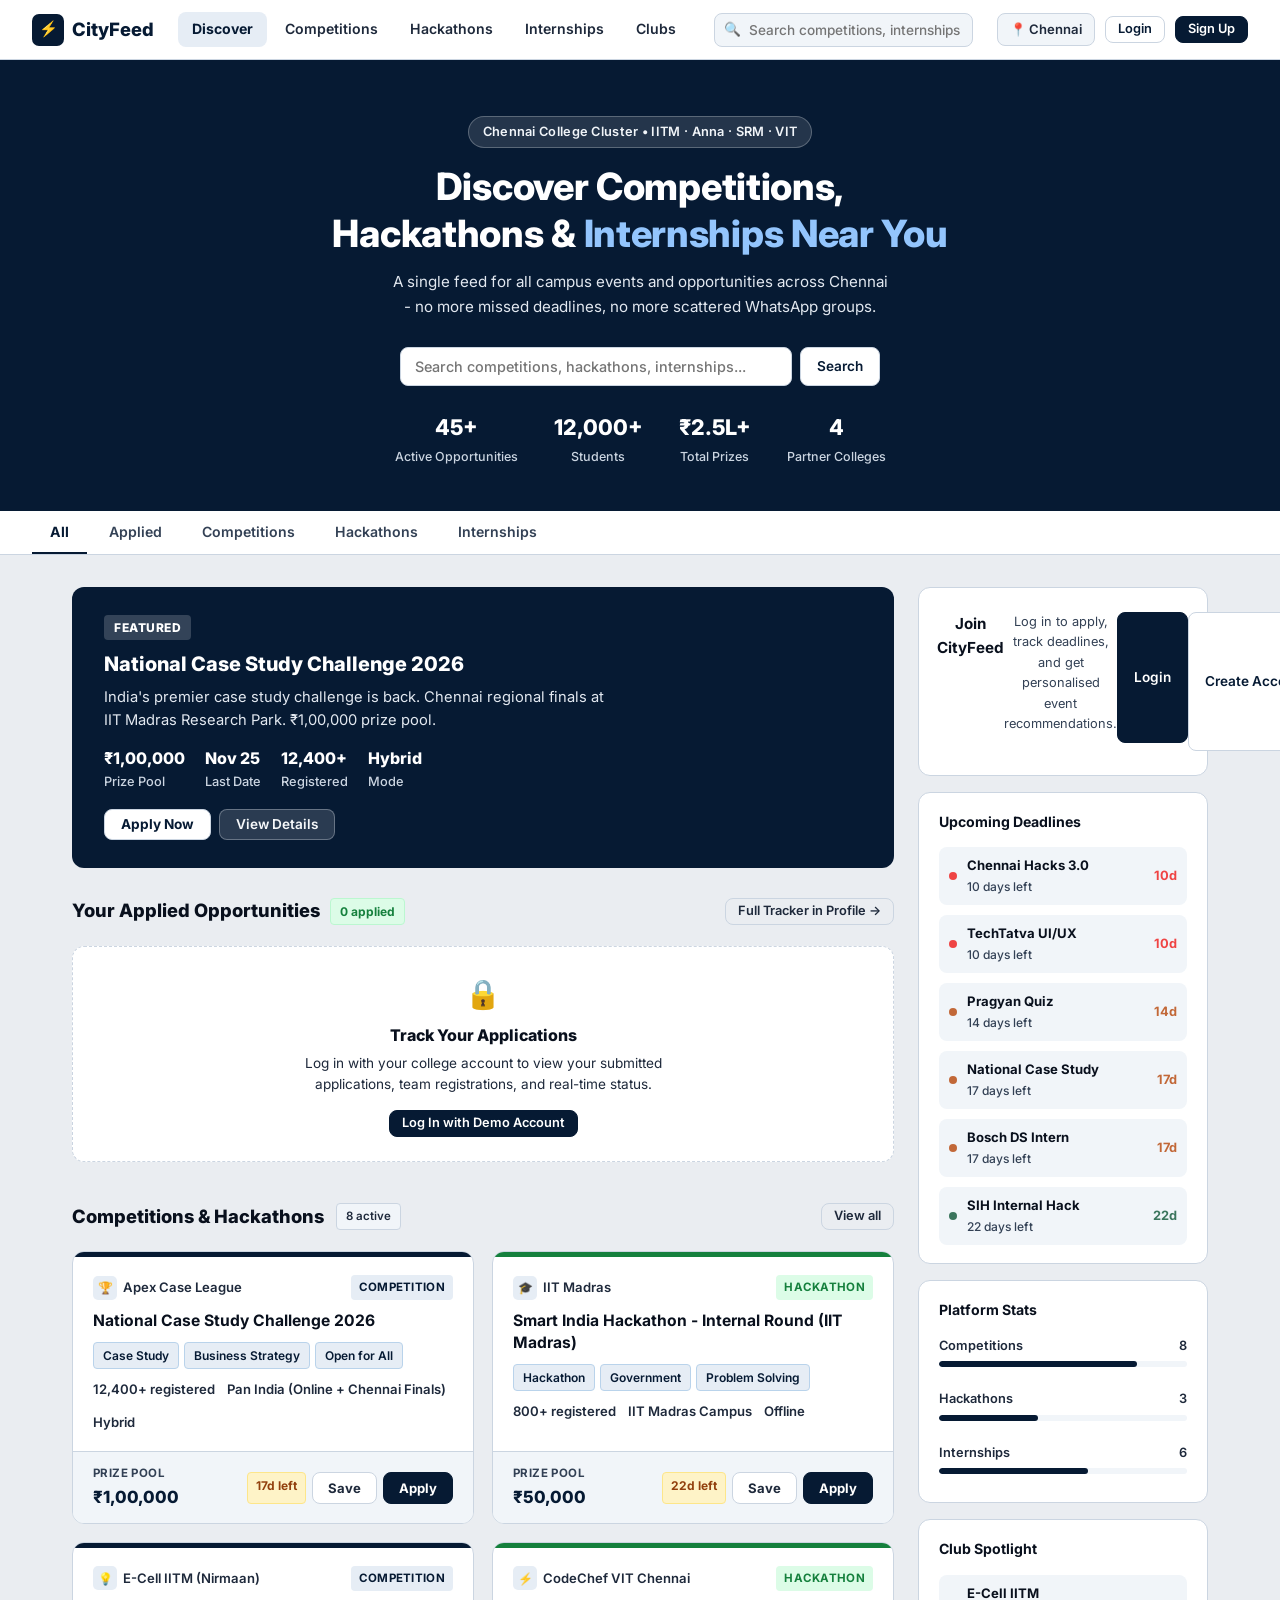
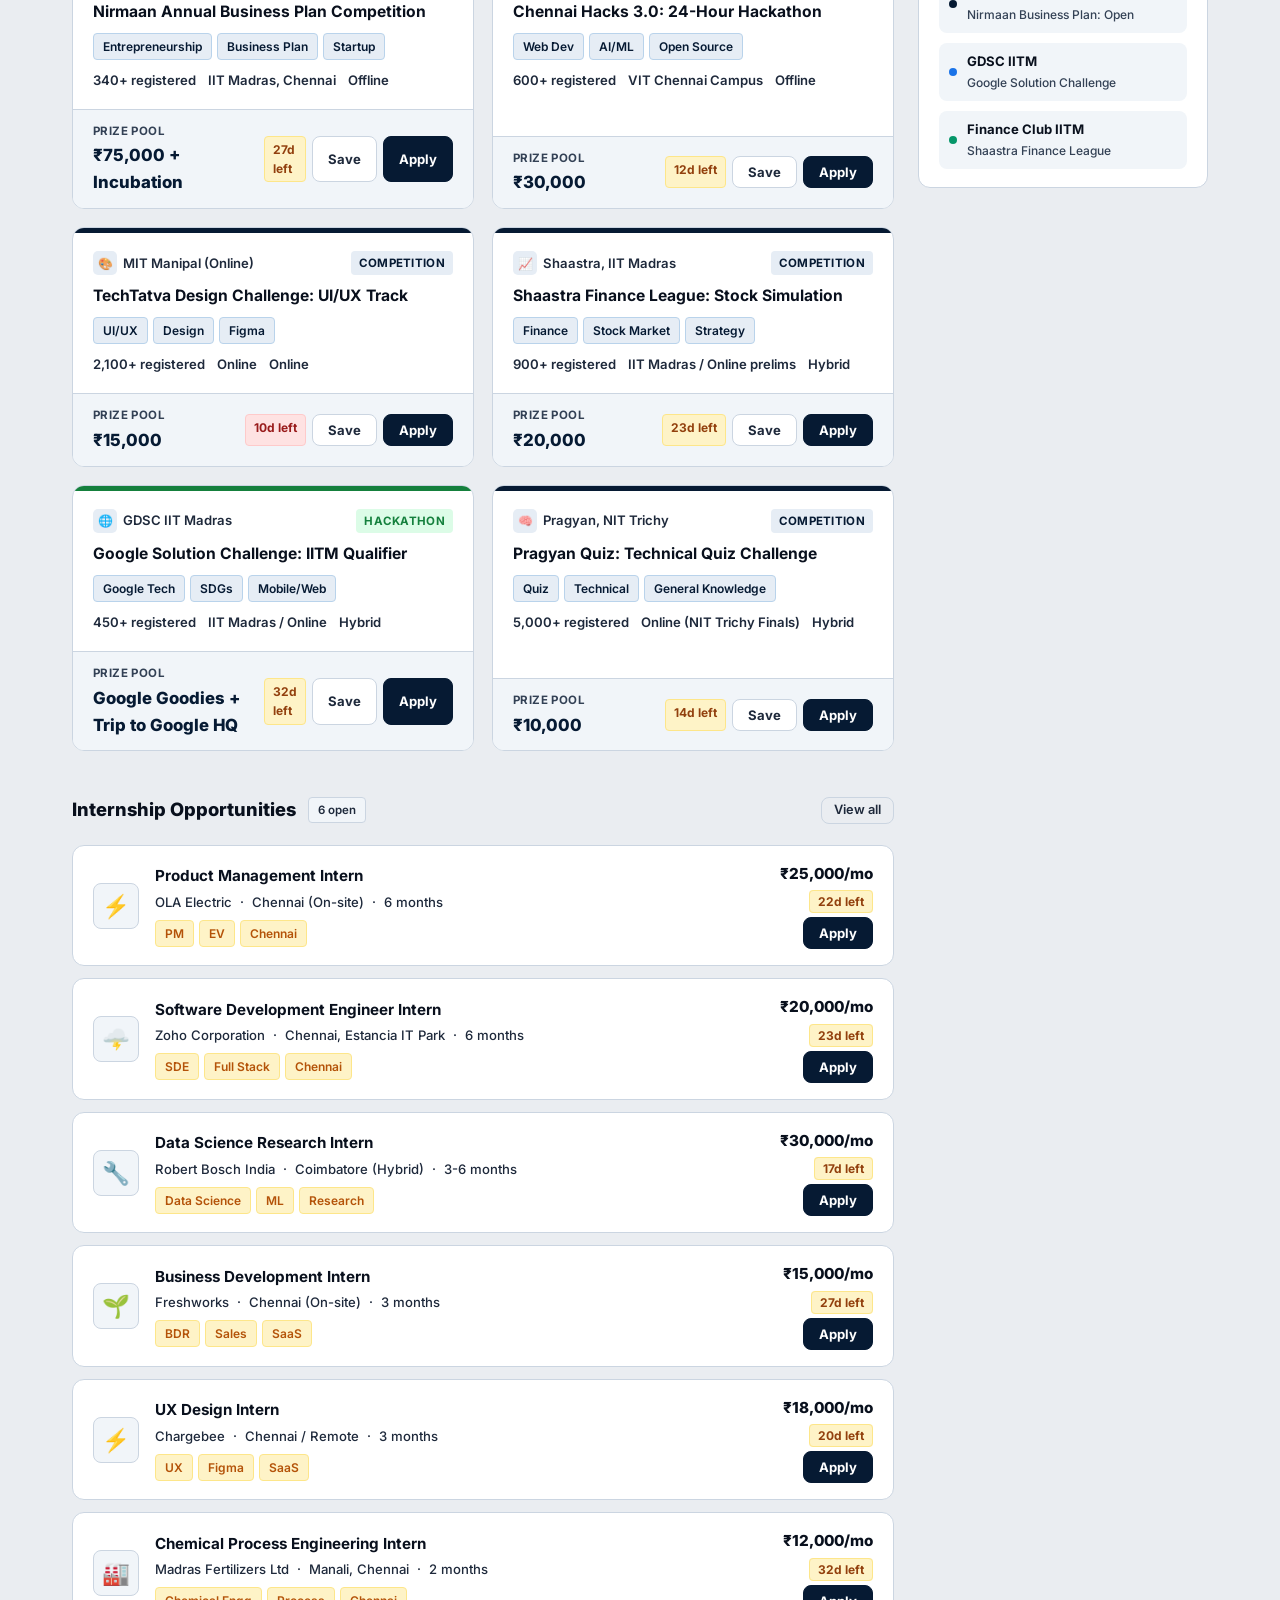
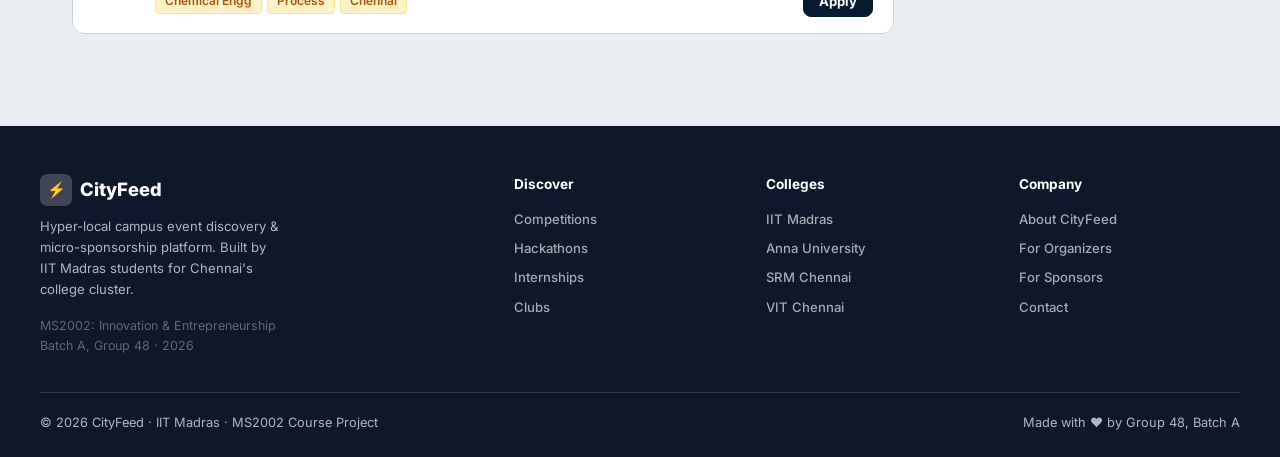
==== commit 4fba3352: "Add localStorage auth persistence across page refreshes and new Applied Opportunities section on mai" ====
--- a/index.html
+++ b/index.html
@@ -78,6 +78,7 @@
      ============================================================ -->
 <div class="filter-bar">
   <button class="filter-chip active" data-filter="all" onclick="setFilter('all')">All</button>
+  <button class="filter-chip" data-filter="applied" onclick="setFilter('applied')">Applied <span id="filter-applied-pill" class="tag tag-green" style="font-size:0.7rem;padding:1px 6px;margin-left:4px;display:none">0</span></button>
   <button class="filter-chip" data-filter="competition" onclick="setFilter('competition')">Competitions</button>
   <button class="filter-chip" data-filter="hackathon" onclick="setFilter('hackathon')">Hackathons</button>
   <button class="filter-chip" data-filter="internship" onclick="setFilter('internship')">Internships</button>
@@ -111,6 +112,20 @@
             </div>
           </div>
         </div>
+
+        <!-- Applied Opportunities Section -->
+        <section id="applied-section" style="margin-bottom: 40px">
+          <div class="section-header">
+            <div style="display:flex;align-items:center;gap:10px">
+              <h2 class="section-title">Your Applied Opportunities</h2>
+              <span class="tag tag-green" id="applied-section-count" style="font-weight:700">0 applied</span>
+            </div>
+            <a href="pages/profile.html" class="btn btn-ghost btn-sm">Full Tracker in Profile →</a>
+          </div>
+          <div id="applied-content-container">
+            <!-- JS rendered via renderAppliedSection -->
+          </div>
+        </section>
 
         <!-- Competitions Section -->
         <section id="competitions-section">
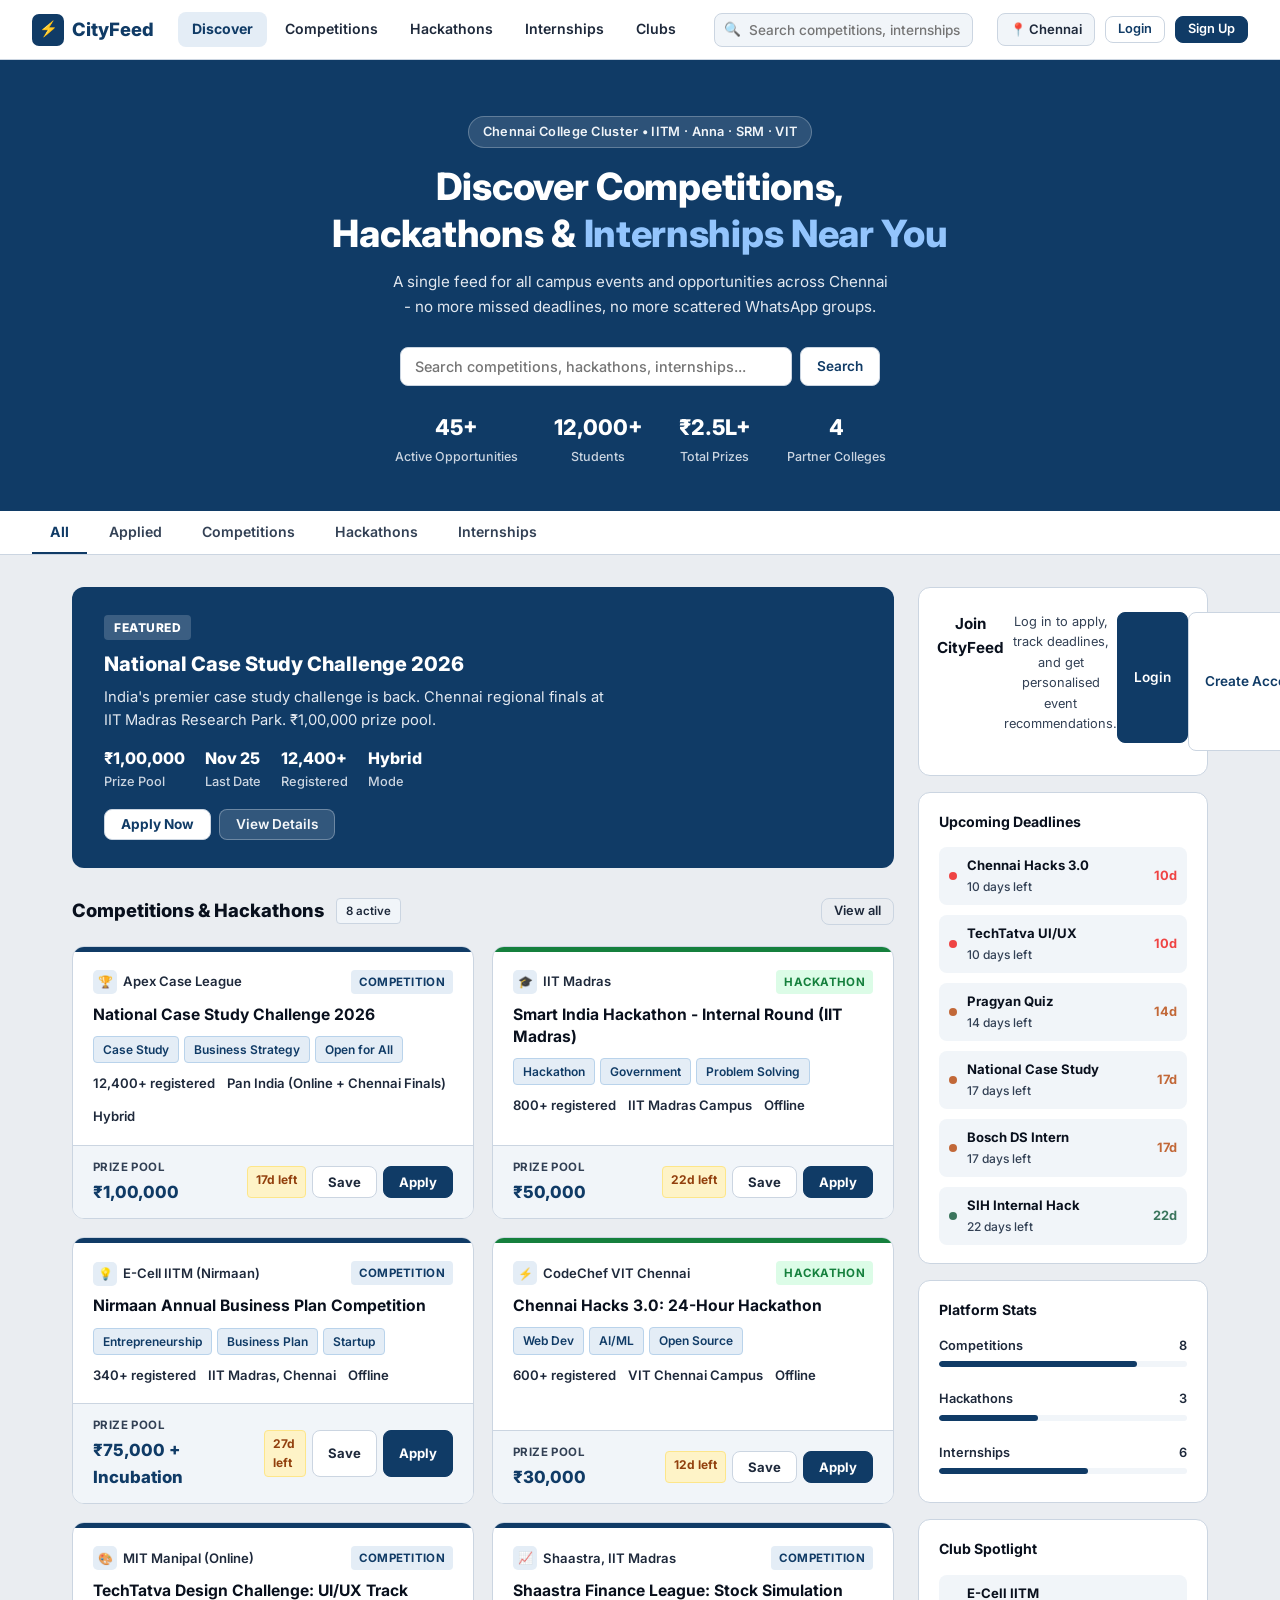
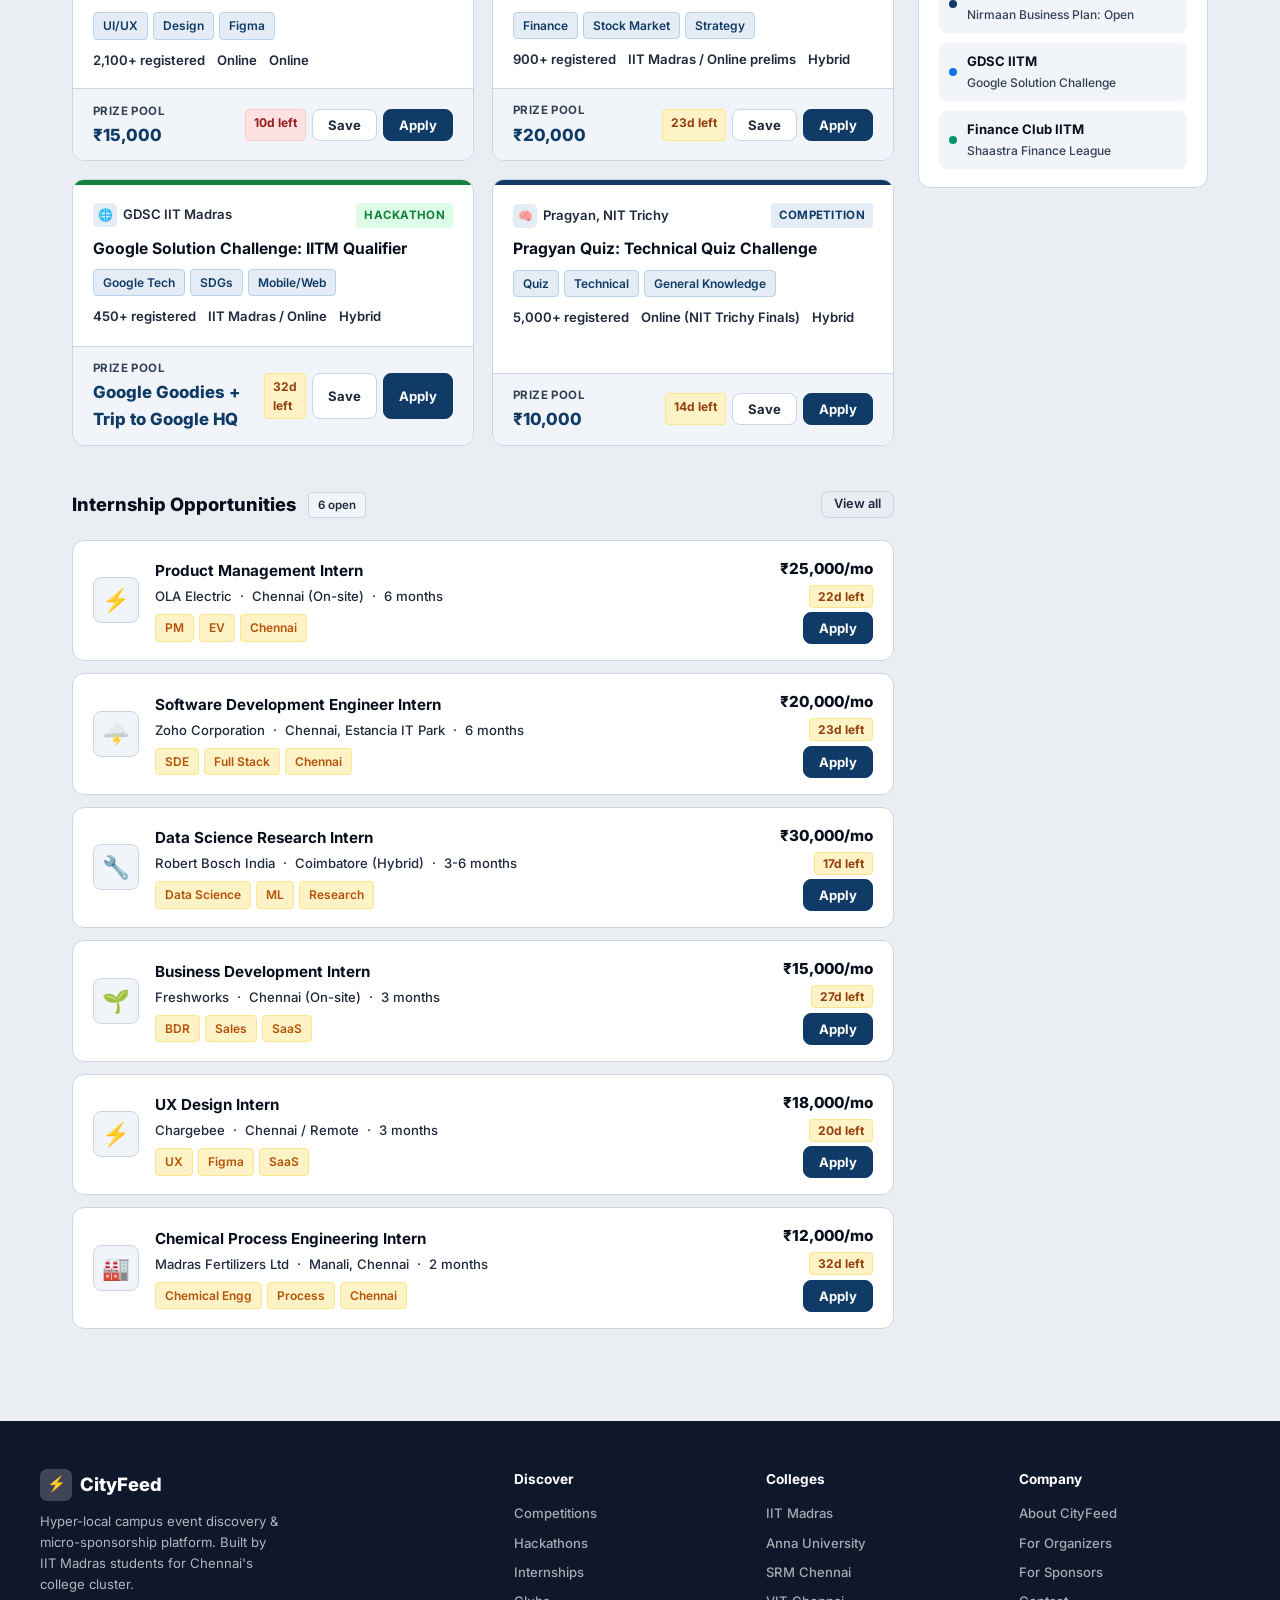
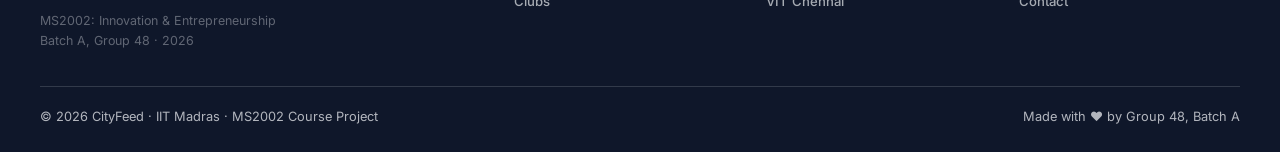
==== commit 24780b69: "Refine blue palette to #103b66, show applied opportunities normally under All with badges, isolate f" ====
--- a/index.html
+++ b/index.html
@@ -114,7 +114,7 @@
         </div>
 
         <!-- Applied Opportunities Section -->
-        <section id="applied-section" style="margin-bottom: 40px">
+        <section id="applied-section" style="display:none;margin-bottom: 40px">
           <div class="section-header">
             <div style="display:flex;align-items:center;gap:10px">
               <h2 class="section-title">Your Applied Opportunities</h2>
@@ -160,7 +160,7 @@
           <h3 class="user-name-display">Pranav Kolekar</h3>
           <p class="user-college-display">IIT Madras</p>
           <div class="stats-row">
-            <div class="stat"><strong class="applied-count">0</strong><small>Applied</small></div>
+            <div class="stat" style="cursor:pointer" onclick="setFilter('applied')" title="View applied opportunities"><strong class="applied-count">0</strong><small>Applied</small></div>
             <div class="stat"><strong class="saved-count">0</strong><small>Saved</small></div>
           </div>
           <a href="pages/profile.html" class="btn btn-sm">View Profile</a>
--- a/assets/css/main.css
+++ b/assets/css/main.css
@@ -4,11 +4,11 @@
    ============================================================ */
 
 :root {
-  /* Much Darker Deep Navy Palette */
-  --primary:        #061a33;
-  --primary-dark:   #030d1a;
-  --primary-light:  #e6edf5;
-  --primary-hover:  #082245;
+  /* Rich Collegiate Navy Palette - Slightly less dark, distinguished & crisp */
+  --primary:        #103b66;
+  --primary-dark:   #0a2644;
+  --primary-light:  #e4edf6;
+  --primary-hover:  #154b82;
   --secondary:      #b45309;
   --secondary-light:#fef3c7;
   --accent-green:   #15803d;
@@ -24,7 +24,7 @@
   --surface:        #ffffff;
   --surface-subtle: #f1f5f9;
   --border:         #cbd5e1;
-  --border-focus:   #061a33;
+  --border-focus:   #103b66;
   
   --radius:         8px;
   --radius-lg:      12px;
@@ -912,12 +912,12 @@
 .detail-stat-val {
   font-size: 1.12rem;
   font-weight: 800;
-  color: #061a33 !important;
+  color: var(--primary) !important;
 }
 .detail-section-title {
   font-size: 0.92rem;
   font-weight: 800;
-  color: #061a33 !important;
+  color: var(--primary) !important;
   text-transform: uppercase;
   letter-spacing: 0.5px;
   margin: 18px 0 6px;
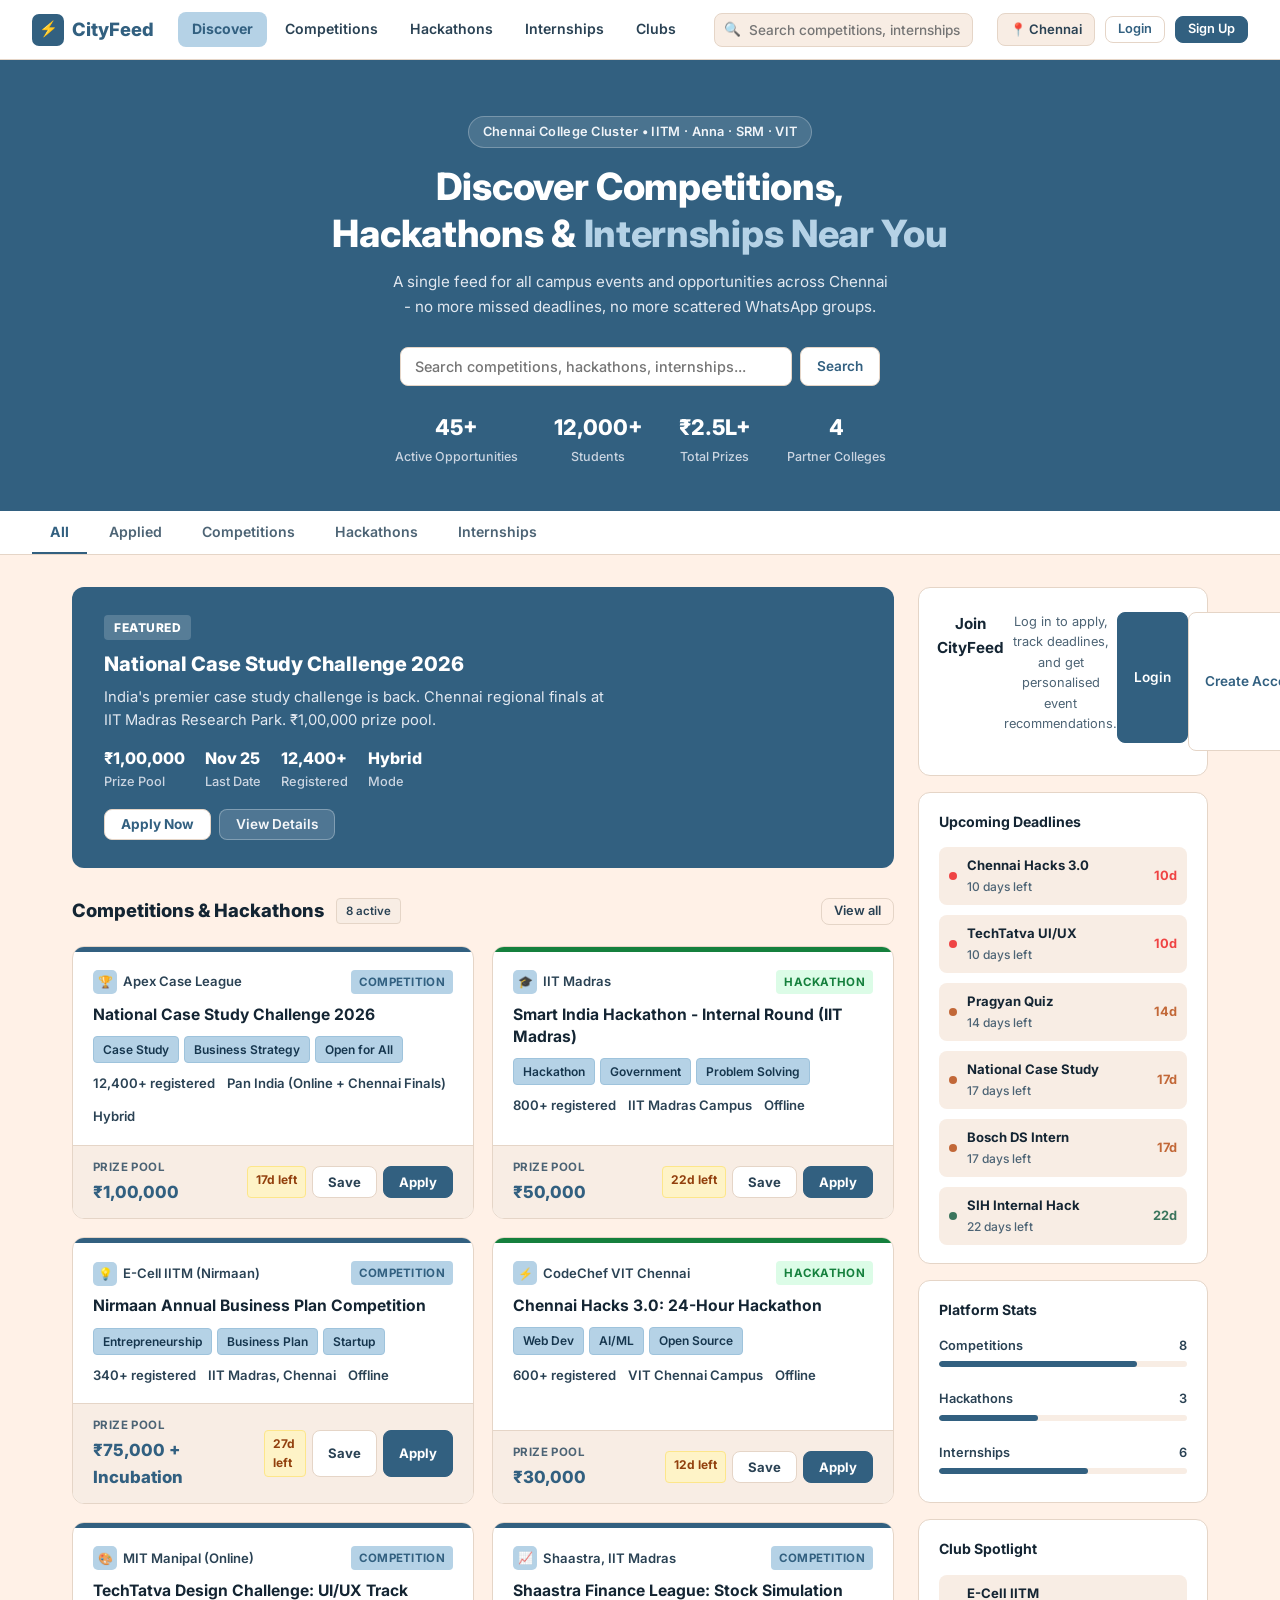
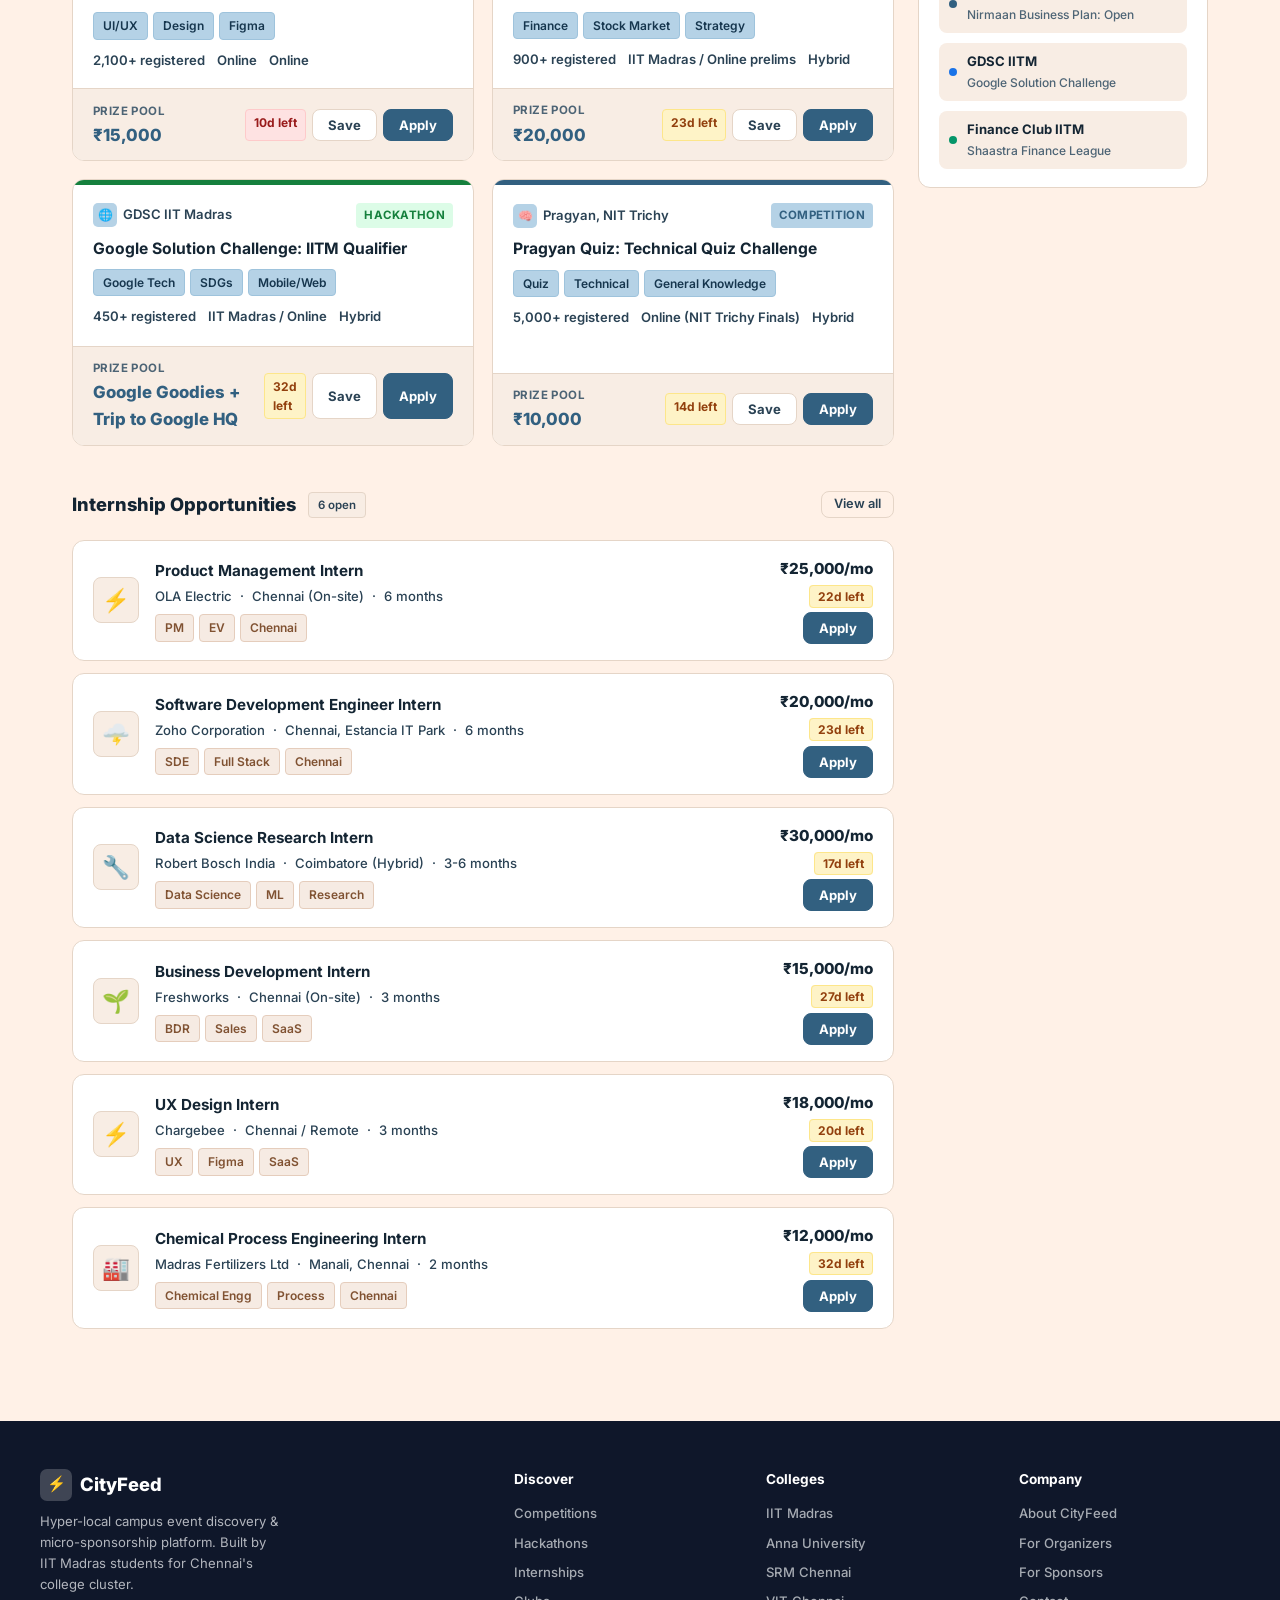
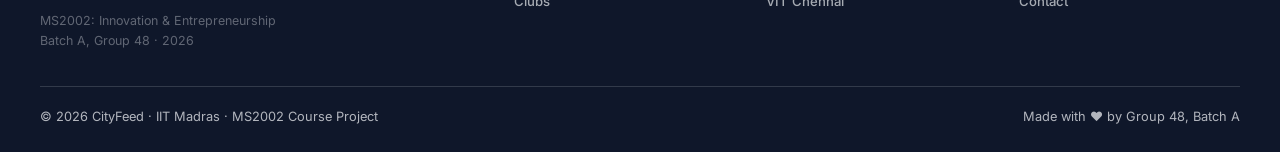
==== commit 44eff6a9: "Apply Marina color theme (#FFF1E7, #B5D2E6, #326080, #805232)" ====
--- a/index.html
+++ b/index.html
@@ -1,623 +1,688 @@
 <!DOCTYPE html>
 <html lang="en">
+
 <head>
   <meta charset="UTF-8" />
   <meta name="viewport" content="width=device-width, initial-scale=1.0" />
   <title>CityFeed - IIT Madras | Discover Events, Competitions &amp; Internships in Chennai</title>
-  <meta name="description" content="CityFeed is IIT Madras's hyper-local platform to discover competitions, hackathons, and internships across Chennai's college cluster." />
+  <meta name="description"
+    content="CityFeed is IIT Madras's hyper-local platform to discover competitions, hackathons, and internships across Chennai's college cluster." />
   <link rel="preconnect" href="https://fonts.googleapis.com" />
-  <link href="https://fonts.googleapis.com/css2?family=Inter:wght@400;500;600;700;800;900&display=swap" rel="stylesheet" />
+  <link href="https://fonts.googleapis.com/css2?family=Inter:wght@400;500;600;700;800;900&display=swap"
+    rel="stylesheet" />
   <link rel="stylesheet" href="assets/css/main.css" />
-  <link rel="icon" href="data:image/svg+xml,<svg xmlns='http://www.w3.org/2000/svg' viewBox='0 0 100 100'><text y='.9em' font-size='90'>⚡</text></svg>" />
+  <link rel="icon"
+    href="data:image/svg+xml,<svg xmlns='http://www.w3.org/2000/svg' viewBox='0 0 100 100'><text y='.9em' font-size='90'>⚡</text></svg>" />
 </head>
+
 <body>
 
-<!-- ============================================================
+  <!-- ============================================================
      NAVBAR
      ============================================================ -->
-<nav class="navbar">
-  <a href="index.html" class="nav-logo">
-    <div class="logo-icon">⚡</div>
-    CityFeed
-  </a>
-
-  <div class="nav-links">
-    <a href="index.html" class="active">Discover</a>
-    <a href="pages/competitions.html">Competitions</a>
-    <a href="pages/hackathons.html">Hackathons</a>
-    <a href="pages/internships.html">Internships</a>
-    <a href="pages/clubs.html">Clubs</a>
-  </div>
-
-  <div class="nav-search">
-    <span class="search-icon">🔍</span>
-    <input id="nav-search-input" type="text" placeholder="Search competitions, internships..." autocomplete="off" />
-  </div>
-
-  <div class="nav-actions">
-    <div class="nav-city-badge">📍 Chennai</div>
-
-    <!-- Logged out -->
-    <div class="show-logged-out" style="display:flex; gap:10px; align-items:center">
-      <button class="btn btn-outline btn-sm" onclick="openAuthModal('login')">Login</button>
-      <button class="btn btn-primary btn-sm" onclick="openAuthModal('signup')">Sign Up</button>
-    </div>
-
-    <!-- Logged in -->
-    <div class="show-logged-in" style="display:none; gap:10px; align-items:center">
-      <a href="pages/profile.html" class="avatar user-avatar-display">PK</a>
-    </div>
-  </div>
-</nav>
-
-<!-- ============================================================
+  <nav class="navbar">
+    <a href="index.html" class="nav-logo">
+      <div class="logo-icon">⚡</div>
+      CityFeed
+    </a>
+
+    <div class="nav-links">
+      <a href="index.html" class="active">Discover</a>
+      <a href="pages/competitions.html">Competitions</a>
+      <a href="pages/hackathons.html">Hackathons</a>
+      <a href="pages/internships.html">Internships</a>
+      <a href="pages/clubs.html">Clubs</a>
+    </div>
+
+    <div class="nav-search">
+      <span class="search-icon">🔍</span>
+      <input id="nav-search-input" type="text" placeholder="Search competitions, internships..." autocomplete="off" />
+    </div>
+
+    <div class="nav-actions">
+      <div class="nav-city-badge">📍 Chennai</div>
+
+      <!-- Logged out -->
+      <div class="show-logged-out" style="display:flex; gap:10px; align-items:center">
+        <button class="btn btn-outline btn-sm" onclick="openAuthModal('login')">Login</button>
+        <button class="btn btn-primary btn-sm" onclick="openAuthModal('signup')">Sign Up</button>
+      </div>
+
+      <!-- Logged in -->
+      <div class="show-logged-in" style="display:none; gap:10px; align-items:center">
+        <a href="pages/profile.html" class="avatar user-avatar-display">PK</a>
+      </div>
+    </div>
+  </nav>
+
+  <!-- ============================================================
      HERO
      ============================================================ -->
-<section class="hero">
-  <div class="hero-content">
-    <div class="hero-badge">Chennai College Cluster &bull; IITM &middot; Anna &middot; SRM &middot; VIT</div>
-    <h1>Discover Competitions, Hackathons &amp; <span>Internships Near You</span></h1>
-    <p>A single feed for all campus events and opportunities across Chennai - no more missed deadlines, no more scattered WhatsApp groups.</p>
-
-    <div class="hero-search">
-      <input id="hero-search-input" type="text" placeholder="Search competitions, hackathons, internships..." autocomplete="off" />
-      <button class="btn btn-primary" style="background:var(--surface);color:var(--primary);border-color:var(--border)" onclick="setSearch(document.getElementById('hero-search-input').value)">Search</button>
-    </div>
-
-    <div class="hero-stats">
-      <div class="hero-stat"><strong>45+</strong><span>Active Opportunities</span></div>
-      <div class="hero-stat"><strong>12,000+</strong><span>Students</span></div>
-      <div class="hero-stat"><strong>₹2.5L+</strong><span>Total Prizes</span></div>
-      <div class="hero-stat"><strong>4</strong><span>Partner Colleges</span></div>
-    </div>
-  </div>
-</section>
-
-<!-- ============================================================
+  <section class="hero">
+    <div class="hero-content">
+      <div class="hero-badge">Chennai College Cluster &bull; IITM &middot; Anna &middot; SRM &middot; VIT</div>
+      <h1>Discover Competitions, Hackathons &amp; <span>Internships Near You</span></h1>
+      <p>A single feed for all campus events and opportunities across Chennai - no more missed deadlines, no more
+        scattered WhatsApp groups.</p>
+
+      <div class="hero-search">
+        <input id="hero-search-input" type="text" placeholder="Search competitions, hackathons, internships..."
+          autocomplete="off" />
+        <button class="btn btn-primary"
+          style="background:var(--surface);color:var(--primary);border-color:var(--border)"
+          onclick="setSearch(document.getElementById('hero-search-input').value)">Search</button>
+      </div>
+
+      <div class="hero-stats">
+        <div class="hero-stat"><strong>45+</strong><span>Active Opportunities</span></div>
+        <div class="hero-stat"><strong>12,000+</strong><span>Students</span></div>
+        <div class="hero-stat"><strong>₹2.5L+</strong><span>Total Prizes</span></div>
+        <div class="hero-stat"><strong>4</strong><span>Partner Colleges</span></div>
+      </div>
+    </div>
+  </section>
+
+  <!-- ============================================================
      FILTER BAR
      ============================================================ -->
-<div class="filter-bar">
-  <button class="filter-chip active" data-filter="all" onclick="setFilter('all')">All</button>
-  <button class="filter-chip" data-filter="applied" onclick="setFilter('applied')">Applied <span id="filter-applied-pill" class="tag tag-green" style="font-size:0.7rem;padding:1px 6px;margin-left:4px;display:none">0</span></button>
-  <button class="filter-chip" data-filter="competition" onclick="setFilter('competition')">Competitions</button>
-  <button class="filter-chip" data-filter="hackathon" onclick="setFilter('hackathon')">Hackathons</button>
-  <button class="filter-chip" data-filter="internship" onclick="setFilter('internship')">Internships</button>
-</div>
-
-<!-- ============================================================
+  <div class="filter-bar">
+    <button class="filter-chip active" data-filter="all" onclick="setFilter('all')">All</button>
+    <button class="filter-chip" data-filter="applied" onclick="setFilter('applied')">Applied <span
+        id="filter-applied-pill" class="tag tag-green"
+        style="font-size:0.7rem;padding:1px 6px;margin-left:4px;display:none">0</span></button>
+    <button class="filter-chip" data-filter="competition" onclick="setFilter('competition')">Competitions</button>
+    <button class="filter-chip" data-filter="hackathon" onclick="setFilter('hackathon')">Hackathons</button>
+    <button class="filter-chip" data-filter="internship" onclick="setFilter('internship')">Internships</button>
+  </div>
+
+  <!-- ============================================================
      MAIN CONTENT
      ============================================================ -->
-<main>
-  <div class="container">
-    <div class="page-layout">
-
-      <!-- ── Left Column ── -->
-      <div class="main-col">
-
-        <!-- Featured -->
-        <div class="featured-banner animate-in">
-          <div>
-            <div class="featured-badge">FEATURED</div>
-            <h2>National Case Study Challenge 2026</h2>
-            <p>India's premier case study challenge is back. Chennai regional finals at IIT Madras Research Park. ₹1,00,000 prize pool.</p>
-            <div class="featured-meta">
-              <div class="featured-meta-item"><strong>₹1,00,000</strong>Prize Pool</div>
-              <div class="featured-meta-item"><strong>Nov 25</strong>Last Date</div>
-              <div class="featured-meta-item"><strong>12,400+</strong>Registered</div>
-              <div class="featured-meta-item"><strong>Hybrid</strong>Mode</div>
-            </div>
-            <div class="flex gap-2">
-              <button class="btn" style="background:var(--surface);color:var(--primary);border-color:var(--border);font-weight:700" onclick="openApplyModal('c1')">Apply Now</button>
-              <button class="btn" style="background:rgba(246,248,250,0.15);color:#f6f8fa;border-color:rgba(246,248,250,0.3)" onclick="openDetailModal('c1')">View Details</button>
-            </div>
-          </div>
+  <main>
+    <div class="container">
+      <div class="page-layout">
+
+        <!-- ── Left Column ── -->
+        <div class="main-col">
+
+          <!-- Featured -->
+          <div class="featured-banner animate-in">
+            <div>
+              <div class="featured-badge">FEATURED</div>
+              <h2>National Case Study Challenge 2026</h2>
+              <p>India's premier case study challenge is back. Chennai regional finals at IIT Madras Research Park.
+                ₹1,00,000 prize pool.</p>
+              <div class="featured-meta">
+                <div class="featured-meta-item"><strong>₹1,00,000</strong>Prize Pool</div>
+                <div class="featured-meta-item"><strong>Nov 25</strong>Last Date</div>
+                <div class="featured-meta-item"><strong>12,400+</strong>Registered</div>
+                <div class="featured-meta-item"><strong>Hybrid</strong>Mode</div>
+              </div>
+              <div class="flex gap-2">
+                <button class="btn"
+                  style="background:var(--surface);color:var(--primary);border-color:var(--border);font-weight:700"
+                  onclick="openApplyModal('c1')">Apply Now</button>
+                <button class="btn"
+                  style="background:rgba(246,248,250,0.15);color:#f6f8fa;border-color:rgba(246,248,250,0.3)"
+                  onclick="openDetailModal('c1')">View Details</button>
+              </div>
+            </div>
+          </div>
+
+          <!-- Applied Opportunities Section -->
+          <section id="applied-section" style="display:none;margin-bottom: 40px">
+            <div class="section-header">
+              <div style="display:flex;align-items:center;gap:10px">
+                <h2 class="section-title">Your Applied Opportunities</h2>
+                <span class="tag tag-green" id="applied-section-count" style="font-weight:700">0 applied</span>
+              </div>
+              <a href="pages/profile.html" class="btn btn-ghost btn-sm">Full Tracker in Profile →</a>
+            </div>
+            <div id="applied-content-container">
+              <!-- JS rendered via renderAppliedSection -->
+            </div>
+          </section>
+
+          <!-- Competitions Section -->
+          <section id="competitions-section">
+            <div class="section-header">
+              <h2 class="section-title">Competitions &amp; Hackathons <span class="tag"
+                  style="font-size:0.72rem;margin-left:4px">8 active</span></h2>
+              <a href="pages/competitions.html" class="btn btn-ghost btn-sm">View all</a>
+            </div>
+            <div class="cards-grid" id="competitions-grid">
+              <!-- JS rendered -->
+            </div>
+          </section>
+
+          <!-- Internships Section -->
+          <section id="internships-section" style="margin-top: 44px">
+            <div class="section-header">
+              <h2 class="section-title">Internship Opportunities <span class="tag"
+                  style="font-size:0.72rem;margin-left:4px">6 open</span></h2>
+              <a href="pages/internships.html" class="btn btn-ghost btn-sm">View all</a>
+            </div>
+            <div class="internship-list" id="internships-list">
+              <!-- JS rendered -->
+            </div>
+          </section>
+
         </div>
 
-        <!-- Applied Opportunities Section -->
-        <section id="applied-section" style="display:none;margin-bottom: 40px">
-          <div class="section-header">
-            <div style="display:flex;align-items:center;gap:10px">
-              <h2 class="section-title">Your Applied Opportunities</h2>
-              <span class="tag tag-green" id="applied-section-count" style="font-weight:700">0 applied</span>
-            </div>
-            <a href="pages/profile.html" class="btn btn-ghost btn-sm">Full Tracker in Profile →</a>
-          </div>
-          <div id="applied-content-container">
-            <!-- JS rendered via renderAppliedSection -->
-          </div>
-        </section>
-
-        <!-- Competitions Section -->
-        <section id="competitions-section">
-          <div class="section-header">
-            <h2 class="section-title">Competitions &amp; Hackathons <span class="tag" style="font-size:0.72rem;margin-left:4px">8 active</span></h2>
-            <a href="pages/competitions.html" class="btn btn-ghost btn-sm">View all</a>
-          </div>
-          <div class="cards-grid" id="competitions-grid">
-            <!-- JS rendered -->
-          </div>
-        </section>
-
-        <!-- Internships Section -->
-        <section id="internships-section" style="margin-top: 44px">
-          <div class="section-header">
-            <h2 class="section-title">Internship Opportunities <span class="tag" style="font-size:0.72rem;margin-left:4px">6 open</span></h2>
-            <a href="pages/internships.html" class="btn btn-ghost btn-sm">View all</a>
-          </div>
-          <div class="internship-list" id="internships-list">
-            <!-- JS rendered -->
-          </div>
-        </section>
-
-      </div>
-
-      <!-- ── Sidebar ── -->
-      <aside class="sidebar">
-
-        <!-- Profile / Login Widget -->
-        <div class="show-logged-in sidebar-widget profile-widget" style="display:none">
-          <div class="avatar user-avatar-display">PK</div>
-          <h3 class="user-name-display">Pranav Kolekar</h3>
-          <p class="user-college-display">IIT Madras</p>
-          <div class="stats-row">
-            <div class="stat" style="cursor:pointer" onclick="setFilter('applied')" title="View applied opportunities"><strong class="applied-count">0</strong><small>Applied</small></div>
-            <div class="stat"><strong class="saved-count">0</strong><small>Saved</small></div>
-          </div>
-          <a href="pages/profile.html" class="btn btn-sm">View Profile</a>
-        </div>
-
-        <div class="show-logged-out sidebar-widget" style="text-align:center;padding:24px 18px">
-          <h3 style="font-weight:700;margin-bottom:6px;font-size:0.95rem">Join CityFeed</h3>
-          <p style="font-size:0.8rem;color:var(--text-muted);margin-bottom:16px">Log in to apply, track deadlines, and get personalised event recommendations.</p>
-          <button class="btn btn-primary w-full" style="justify-content:center;margin-bottom:8px" onclick="openAuthModal('login')">Login</button>
-          <button class="btn btn-outline w-full" style="justify-content:center" onclick="openAuthModal('signup')">Create Account</button>
-        </div>
-
-        <!-- Upcoming Deadlines -->
-        <div class="sidebar-widget">
-          <div class="sidebar-widget-title">Upcoming Deadlines</div>
-          <div class="deadline-list" id="deadline-list"></div>
-        </div>
-
-        <!-- Quick Stats -->
-        <div class="sidebar-widget">
-          <div class="sidebar-widget-title">Platform Stats</div>
-          <div style="display:flex;flex-direction:column;gap:12px">
-            <div class="skill-bar">
-              <div class="skill-bar-label"><span>Competitions</span><span>8</span></div>
-              <div class="skill-bar-track"><div class="skill-bar-fill" style="width:80%"></div></div>
-            </div>
-            <div class="skill-bar">
-              <div class="skill-bar-label"><span>Hackathons</span><span>3</span></div>
-              <div class="skill-bar-track"><div class="skill-bar-fill" style="width:40%"></div></div>
-            </div>
-            <div class="skill-bar">
-              <div class="skill-bar-label"><span>Internships</span><span>6</span></div>
-              <div class="skill-bar-track"><div class="skill-bar-fill" style="width:60%"></div></div>
-            </div>
-          </div>
-        </div>
-
-        <!-- IITM Club Spotlight -->
-        <div class="sidebar-widget">
-          <div class="sidebar-widget-title">Club Spotlight</div>
-          <div style="display:flex;flex-direction:column;gap:10px">
-            <div class="deadline-item">
-              <div class="deadline-dot" style="background:var(--primary)"></div>
-              <div class="info">
-                <strong>E-Cell IITM</strong>
-                <span>Nirmaan Business Plan: Open</span>
-              </div>
-            </div>
-            <div class="deadline-item">
-              <div class="deadline-dot" style="background:#1a73e8"></div>
-              <div class="info">
-                <strong>GDSC IITM</strong>
-                <span>Google Solution Challenge</span>
-              </div>
-            </div>
-            <div class="deadline-item">
-              <div class="deadline-dot" style="background:#059669"></div>
-              <div class="info">
-                <strong>Finance Club IITM</strong>
-                <span>Shaastra Finance League</span>
-              </div>
-            </div>
-          </div>
-        </div>
-
-      </aside>
-    </div>
-  </div>
-</main>
-
-<!-- ============================================================
+        <!-- ── Sidebar ── -->
+        <aside class="sidebar">
+
+          <!-- Profile / Login Widget -->
+          <div class="show-logged-in sidebar-widget profile-widget" style="display:none">
+            <div class="avatar user-avatar-display">PK</div>
+            <h3 class="user-name-display">Pranav Kolekar</h3>
+            <p class="user-college-display">IIT Madras</p>
+            <div class="stats-row">
+              <div class="stat" style="cursor:pointer" onclick="setFilter('applied')"
+                title="View applied opportunities"><strong class="applied-count">0</strong><small>Applied</small></div>
+              <div class="stat"><strong class="saved-count">0</strong><small>Saved</small></div>
+            </div>
+            <a href="pages/profile.html" class="btn btn-sm">View Profile</a>
+          </div>
+
+          <div class="show-logged-out sidebar-widget" style="text-align:center;padding:24px 18px">
+            <h3 style="font-weight:700;margin-bottom:6px;font-size:0.95rem">Join CityFeed</h3>
+            <p style="font-size:0.8rem;color:var(--text-muted);margin-bottom:16px">Log in to apply, track deadlines, and
+              get personalised event recommendations.</p>
+            <button class="btn btn-primary w-full" style="justify-content:center;margin-bottom:8px"
+              onclick="openAuthModal('login')">Login</button>
+            <button class="btn btn-outline w-full" style="justify-content:center"
+              onclick="openAuthModal('signup')">Create Account</button>
+          </div>
+
+          <!-- Upcoming Deadlines -->
+          <div class="sidebar-widget">
+            <div class="sidebar-widget-title">Upcoming Deadlines</div>
+            <div class="deadline-list" id="deadline-list"></div>
+          </div>
+
+          <!-- Quick Stats -->
+          <div class="sidebar-widget">
+            <div class="sidebar-widget-title">Platform Stats</div>
+            <div style="display:flex;flex-direction:column;gap:12px">
+              <div class="skill-bar">
+                <div class="skill-bar-label"><span>Competitions</span><span>8</span></div>
+                <div class="skill-bar-track">
+                  <div class="skill-bar-fill" style="width:80%"></div>
+                </div>
+              </div>
+              <div class="skill-bar">
+                <div class="skill-bar-label"><span>Hackathons</span><span>3</span></div>
+                <div class="skill-bar-track">
+                  <div class="skill-bar-fill" style="width:40%"></div>
+                </div>
+              </div>
+              <div class="skill-bar">
+                <div class="skill-bar-label"><span>Internships</span><span>6</span></div>
+                <div class="skill-bar-track">
+                  <div class="skill-bar-fill" style="width:60%"></div>
+                </div>
+              </div>
+            </div>
+          </div>
+
+          <!-- IITM Club Spotlight -->
+          <div class="sidebar-widget">
+            <div class="sidebar-widget-title">Club Spotlight</div>
+            <div style="display:flex;flex-direction:column;gap:10px">
+              <div class="deadline-item">
+                <div class="deadline-dot" style="background:var(--primary)"></div>
+                <div class="info">
+                  <strong>E-Cell IITM</strong>
+                  <span>Nirmaan Business Plan: Open</span>
+                </div>
+              </div>
+              <div class="deadline-item">
+                <div class="deadline-dot" style="background:#1a73e8"></div>
+                <div class="info">
+                  <strong>GDSC IITM</strong>
+                  <span>Google Solution Challenge</span>
+                </div>
+              </div>
+              <div class="deadline-item">
+                <div class="deadline-dot" style="background:#059669"></div>
+                <div class="info">
+                  <strong>Finance Club IITM</strong>
+                  <span>Shaastra Finance League</span>
+                </div>
+              </div>
+            </div>
+          </div>
+
+        </aside>
+      </div>
+    </div>
+  </main>
+
+  <!-- ============================================================
      FOOTER
      ============================================================ -->
-<footer>
-  <div class="footer-grid">
-    <div class="footer-brand">
-      <a href="index.html" class="nav-logo">
-        <div class="logo-icon">⚡</div>
-        CityFeed
-      </a>
-      <p>Hyper-local campus event discovery &amp; micro-sponsorship platform. Built by IIT Madras students for Chennai's college cluster.</p>
-      <div style="margin-top:16px;font-size:0.78rem;opacity:0.5">MS2002: Innovation &amp; Entrepreneurship<br/>Batch A, Group 48 · 2026</div>
-    </div>
-    <div class="footer-col">
-      <h4>Discover</h4>
-      <ul>
-        <li><a href="pages/competitions.html">Competitions</a></li>
-        <li><a href="pages/hackathons.html">Hackathons</a></li>
-        <li><a href="pages/internships.html">Internships</a></li>
-        <li><a href="pages/clubs.html">Clubs</a></li>
-      </ul>
-    </div>
-    <div class="footer-col">
-      <h4>Colleges</h4>
-      <ul>
-        <li><a href="#">IIT Madras</a></li>
-        <li><a href="#">Anna University</a></li>
-        <li><a href="#">SRM Chennai</a></li>
-        <li><a href="#">VIT Chennai</a></li>
-      </ul>
-    </div>
-    <div class="footer-col">
-      <h4>Company</h4>
-      <ul>
-        <li><a href="#">About CityFeed</a></li>
-        <li><a href="#">For Organizers</a></li>
-        <li><a href="#">For Sponsors</a></li>
-        <li><a href="#">Contact</a></li>
-      </ul>
-    </div>
-  </div>
-  <div class="footer-bottom">
-    <div>© 2026 CityFeed · IIT Madras · MS2002 Course Project</div>
-    <div>Made with ❤️ by Group 48, Batch A</div>
-  </div>
-</footer>
-
-<!-- ============================================================
+  <footer>
+    <div class="footer-grid">
+      <div class="footer-brand">
+        <a href="index.html" class="nav-logo">
+          <div class="logo-icon">⚡</div>
+          CityFeed
+        </a>
+        <p>Hyper-local campus event discovery &amp; micro-sponsorship platform. Built by IIT Madras students for
+          Chennai's college cluster.</p>
+        <div style="margin-top:16px;font-size:0.78rem;opacity:0.5">MS2002: Innovation &amp; Entrepreneurship<br />Batch
+          A, Group 48 · 2026</div>
+      </div>
+      <div class="footer-col">
+        <h4>Discover</h4>
+        <ul>
+          <li><a href="pages/competitions.html">Competitions</a></li>
+          <li><a href="pages/hackathons.html">Hackathons</a></li>
+          <li><a href="pages/internships.html">Internships</a></li>
+          <li><a href="pages/clubs.html">Clubs</a></li>
+        </ul>
+      </div>
+      <div class="footer-col">
+        <h4>Colleges</h4>
+        <ul>
+          <li><a href="#">IIT Madras</a></li>
+          <li><a href="#">Anna University</a></li>
+          <li><a href="#">SRM Chennai</a></li>
+          <li><a href="#">VIT Chennai</a></li>
+        </ul>
+      </div>
+      <div class="footer-col">
+        <h4>Company</h4>
+        <ul>
+          <li><a href="#">About CityFeed</a></li>
+          <li><a href="#">For Organizers</a></li>
+          <li><a href="#">For Sponsors</a></li>
+          <li><a href="#">Contact</a></li>
+        </ul>
+      </div>
+    </div>
+    <div class="footer-bottom">
+      <div>© 2026 CityFeed · IIT Madras · MS2002 Course Project</div>
+      <div>Made with ❤️ by Group 48, Batch A</div>
+    </div>
+  </footer>
+
+  <!-- ============================================================
      MODALS
      ============================================================ -->
 
-<!-- Auth Modal -->
-<div class="modal-overlay" id="auth-modal">
-  <div class="modal">
-    <div class="modal-header">
-      <div>
-        <div style="font-size:1.6rem;margin-bottom:4px">⚡</div>
-        <h2 style="font-size:1.1rem;font-weight:800">Welcome to CityFeed</h2>
-        <p style="font-size:0.82rem;color:var(--text-muted)">Your campus event feed for Chennai cluster</p>
-      </div>
-      <button class="modal-close" onclick="closeAuthModal()">✕</button>
-    </div>
-    <div class="modal-body">
-      <div class="auth-tabs">
-        <div class="auth-tab active" data-tab="login" onclick="switchAuthTab('login')">Login</div>
-        <div class="auth-tab" data-tab="signup" onclick="switchAuthTab('signup')">Sign Up</div>
-      </div>
-
-      <!-- Login Form -->
-      <div id="login-form">
-        <div class="demo-hint">
-          <strong>🎯 Demo Credentials</strong>
-          Email: demo@iitm.ac.in &nbsp;|&nbsp; Password: cityfeed2026
+  <!-- Auth Modal -->
+  <div class="modal-overlay" id="auth-modal">
+    <div class="modal">
+      <div class="modal-header">
+        <div>
+          <div style="font-size:1.6rem;margin-bottom:4px">⚡</div>
+          <h2 style="font-size:1.1rem;font-weight:800">Welcome to CityFeed</h2>
+          <p style="font-size:0.82rem;color:var(--text-muted)">Your campus event feed for Chennai cluster</p>
         </div>
-        <form id="login-form-el">
-          <div id="login-error" style="display:none;background:#fef2f2;border:1px solid #fecaca;color:#991b1b;padding:10px 14px;border-radius:8px;font-size:0.82rem;margin-bottom:16px"></div>
-          <div class="form-group">
-            <label class="form-label">College Email</label>
-            <input id="login-email" class="form-input" type="email" placeholder="demo@iitm.ac.in" value="demo@iitm.ac.in" required />
-          </div>
-          <div class="form-group">
-            <label class="form-label">Password</label>
-            <input id="login-pwd" class="form-input" type="password" placeholder="••••••••••" value="cityfeed2026" required />
-          </div>
-          <button type="submit" class="btn btn-primary w-full" style="justify-content:center;margin-top:4px">Login →</button>
+        <button class="modal-close" onclick="closeAuthModal()">✕</button>
+      </div>
+      <div class="modal-body">
+        <div class="auth-tabs">
+          <div class="auth-tab active" data-tab="login" onclick="switchAuthTab('login')">Login</div>
+          <div class="auth-tab" data-tab="signup" onclick="switchAuthTab('signup')">Sign Up</div>
+        </div>
+
+        <!-- Login Form -->
+        <div id="login-form">
+          <div class="demo-hint">
+            <strong>🎯 Demo Credentials</strong>
+            Email: demo@iitm.ac.in &nbsp;|&nbsp; Password: cityfeed2026
+          </div>
+          <form id="login-form-el">
+            <div id="login-error"
+              style="display:none;background:#fef2f2;border:1px solid #fecaca;color:#991b1b;padding:10px 14px;border-radius:8px;font-size:0.82rem;margin-bottom:16px">
+            </div>
+            <div class="form-group">
+              <label class="form-label">College Email</label>
+              <input id="login-email" class="form-input" type="email" placeholder="demo@iitm.ac.in"
+                value="demo@iitm.ac.in" required />
+            </div>
+            <div class="form-group">
+              <label class="form-label">Password</label>
+              <input id="login-pwd" class="form-input" type="password" placeholder="••••••••••" value="cityfeed2026"
+                required />
+            </div>
+            <button type="submit" class="btn btn-primary w-full" style="justify-content:center;margin-top:4px">Login
+              →</button>
+          </form>
+        </div>
+
+        <!-- Signup Form -->
+        <div id="signup-form" class="hidden">
+          <form id="signup-form-el">
+            <div class="form-row">
+              <div class="form-group">
+                <label class="form-label">Full Name</label>
+                <input id="signup-name" class="form-input" type="text" placeholder="Pranav Kolekar" required />
+              </div>
+              <div class="form-group">
+                <label class="form-label">Roll Number</label>
+                <input class="form-input" type="text" placeholder="CH25B071" required />
+              </div>
+            </div>
+            <div class="form-group">
+              <label class="form-label">College Email</label>
+              <input class="form-input" type="email" placeholder="ch25b071@smail.iitm.ac.in" required />
+            </div>
+            <div class="form-row">
+              <div class="form-group">
+                <label class="form-label">College</label>
+                <select class="form-input" required>
+                  <option value="">Select college</option>
+                  <option>IIT Madras</option>
+                  <option>Anna University</option>
+                  <option>SRM Chennai</option>
+                  <option>VIT Chennai</option>
+                  <option>Other</option>
+                </select>
+              </div>
+              <div class="form-group">
+                <label class="form-label">Department</label>
+                <input class="form-input" type="text" placeholder="Chemical Engg" required />
+              </div>
+            </div>
+            <div class="form-group">
+              <label class="form-label">Password</label>
+              <input class="form-input" type="password" placeholder="Create password" required />
+            </div>
+            <button type="submit" class="btn btn-primary w-full" style="justify-content:center">Create Account
+              →</button>
+          </form>
+        </div>
+
+      </div>
+    </div>
+  </div>
+
+  <!-- Apply Modal -->
+  <div class="modal-overlay" id="apply-modal">
+    <div class="modal" style="max-width:640px;overflow:hidden;padding:0">
+      <div class="apply-modal-banner">
+        <button class="modal-header-close" onclick="closeApplyModal()">✕</button>
+        <div class="sub-badge">Official Application Form</div>
+        <h2 id="apply-modal-title">Opportunity Title</h2>
+        <p id="apply-modal-org">Organization Name</p>
+      </div>
+      <div class="apply-modal-body">
+        <input type="hidden" id="apply-item-id" />
+
+        <div class="step-indicator">
+          <div class="step active">
+            <div class="step-num">1</div> Personal
+          </div>
+          <div class="step-line done"></div>
+          <div class="step active">
+            <div class="step-num">2</div> Academics
+          </div>
+          <div class="step-line done"></div>
+          <div class="step active">
+            <div class="step-num">3</div> Team &amp; Mode
+          </div>
+          <div class="step-line done"></div>
+          <div class="step active">
+            <div class="step-num">4</div> Submit
+          </div>
+        </div>
+
+        <form id="apply-form-el" onsubmit="submitApplication(event)">
+          <!-- 1. Personal & Contact Details -->
+          <div class="form-section-title">1. Personal &amp; Contact Details</div>
+          <div class="form-row">
+            <div class="form-group">
+              <label class="form-label">Full Name <span class="req">*</span></label>
+              <input id="app-fullname" class="form-input" type="text" placeholder="e.g. Pranav Kolekar" required />
+            </div>
+            <div class="form-group">
+              <label class="form-label">College Email Address <span class="req">*</span></label>
+              <input id="app-email" class="form-input" type="email" placeholder="e.g. ch25b071@smail.iitm.ac.in"
+                required />
+            </div>
+          </div>
+
+          <div class="form-row">
+            <div class="form-group">
+              <label class="form-label">WhatsApp / Contact Number <span class="req">*</span></label>
+              <input id="app-phone" class="form-input" type="tel" placeholder="+91 98765 43210" value="+91 98765 43210"
+                required />
+            </div>
+            <div class="form-group">
+              <label class="form-label">Gender <span class="opt">(Optional)</span></label>
+              <select id="app-gender" class="form-input">
+                <option value="Male" selected>Male</option>
+                <option value="Female">Female</option>
+                <option value="Other">Other</option>
+                <option value="Prefer not to say">Prefer not to say</option>
+              </select>
+            </div>
+          </div>
+
+          <div class="form-group">
+            <label class="form-label">Current City / Campus Location <span class="opt">(Optional)</span></label>
+            <input id="app-location" class="form-input" type="text" placeholder="e.g. Chennai (IIT Madras Campus)"
+              value="Chennai (IIT Madras Campus)" />
+          </div>
+
+          <!-- 2. Academic & Institution Details -->
+          <div class="form-section-title">2. Academic &amp; Institution Details</div>
+          <div class="form-group">
+            <label class="form-label">College / University Name <span class="req">*</span></label>
+            <select id="app-college" class="form-input" required>
+              <option value="IIT Madras" selected>IIT Madras (Indian Institute of Technology Madras)</option>
+              <option value="Anna University">Anna University (CEG / ACT Tech)</option>
+              <option value="SRM Chennai">SRM Institute of Science and Technology, Kattankulathur</option>
+              <option value="VIT Chennai">Vellore Institute of Technology, Chennai Campus</option>
+              <option value="SSN College">SSN College of Engineering, Chennai</option>
+              <option value="NIT Trichy">National Institute of Technology, Tiruchirappalli</option>
+              <option value="Other">Other College / University</option>
+            </select>
+          </div>
+
+          <div class="form-row">
+            <div class="form-group">
+              <label class="form-label">Degree Program <span class="req">*</span></label>
+              <select id="app-degree" class="form-input" required>
+                <option value="B.Tech" selected>B.Tech (Bachelor of Technology)</option>
+                <option value="Dual Degree">Dual Degree (B.Tech + M.Tech)</option>
+                <option value="B.E.">B.E. (Bachelor of Engineering)</option>
+                <option value="M.Tech">M.Tech / M.E.</option>
+                <option value="MBA">MBA / Management</option>
+                <option value="M.Sc">M.Sc / MS (by Research)</option>
+                <option value="B.Sc">B.Sc / BCA</option>
+                <option value="Ph.D">Ph.D. Scholar</option>
+                <option value="Other">Other</option>
+              </select>
+            </div>
+            <div class="form-group">
+              <label class="form-label">Department / Stream <span class="req">*</span></label>
+              <select id="app-dept" class="form-input" required>
+                <option value="Chemical Engineering" selected>Chemical Engineering</option>
+                <option value="Computer Science & Engineering">Computer Science &amp; Engineering</option>
+                <option value="Electrical Engineering">Electrical &amp; Electronics Engineering</option>
+                <option value="Mechanical Engineering">Mechanical Engineering</option>
+                <option value="Aerospace Engineering">Aerospace Engineering</option>
+                <option value="Civil Engineering">Civil Engineering</option>
+                <option value="Engineering Design">Engineering Design / Data Science</option>
+                <option value="Management Studies">Management Studies</option>
+                <option value="Physics / Chemistry / Math">Sciences / Humanities</option>
+                <option value="Other">Other Department</option>
+              </select>
+            </div>
+          </div>
+
+          <div class="form-row">
+            <div class="form-group">
+              <label class="form-label">Year of Study / Batch <span class="req">*</span></label>
+              <select id="app-year" class="form-input" required>
+                <option value="1st Year" selected>1st Year (Batch of 2029)</option>
+                <option value="2nd Year">2nd Year (Batch of 2028)</option>
+                <option value="3rd Year">3rd Year (Batch of 2027)</option>
+                <option value="4th Year">4th Year (Batch of 2026)</option>
+                <option value="5th Year">5th Year (Dual Degree)</option>
+                <option value="Postgraduate">Postgraduate / Research</option>
+              </select>
+            </div>
+            <div class="form-group">
+              <label class="form-label">Roll Number / Student ID <span class="req">*</span></label>
+              <input id="app-rollno" class="form-input" type="text" placeholder="e.g. CH25B071" value="CH25B071"
+                required />
+            </div>
+          </div>
+
+          <div class="form-group">
+            <label class="form-label">Current CGPA / Percentage <span class="opt">(Optional)</span></label>
+            <input id="app-cgpa" class="form-input" type="text" placeholder="e.g. 8.65 / 10" value="8.65 / 10" />
+          </div>
+
+          <!-- 3. Participation Mode -->
+          <div class="form-section-title">3. Participation Mode &amp; Team Details</div>
+          <div class="form-group">
+            <label class="form-label">Register As <span class="req">*</span></label>
+            <div class="radio-group">
+              <label class="radio-label">
+                <input type="radio" name="participationType" value="Individual" checked
+                  onchange="toggleTeamFields(false)" />
+                Individual Candidate
+              </label>
+              <label class="radio-label">
+                <input type="radio" name="participationType" value="Team Leader" onchange="toggleTeamFields(true)" />
+                Team Leader / Team Entry
+              </label>
+            </div>
+          </div>
+
+          <div id="team-fields-box"
+            style="display:none;background:var(--surface-subtle);padding:14px;border-radius:var(--radius);margin-bottom:14px;border:1px solid var(--border)">
+            <div class="form-row">
+              <div class="form-group" style="margin-bottom:10px">
+                <label class="form-label">Team Name <span class="req">*</span></label>
+                <input id="app-team-name" class="form-input" type="text" placeholder="e.g. ByteCraft IITM" />
+              </div>
+              <div class="form-group" style="margin-bottom:10px">
+                <label class="form-label">Total Team Size</label>
+                <select id="app-team-size" class="form-input">
+                  <option value="2">2 Members</option>
+                  <option value="3" selected>3 Members</option>
+                  <option value="4">4 Members</option>
+                  <option value="5">5 Members</option>
+                  <option value="6">6 Members</option>
+                </select>
+              </div>
+            </div>
+            <div class="form-group" style="margin-bottom:0">
+              <label class="form-label">Teammate Names, Emails &amp; Roll Numbers</label>
+              <textarea id="app-team-members" class="form-input" rows="2"
+                placeholder="e.g. Anurag Kumar (NA25B013), Yash Tulshyan (CS25B095)"></textarea>
+            </div>
+          </div>
+
+          <!-- 4. Experience & Portfolio -->
+          <div class="form-section-title">4. Experience &amp; Profiles</div>
+          <div class="form-row">
+            <div class="form-group">
+              <label class="form-label">LinkedIn Profile URL <span class="opt">(Optional)</span></label>
+              <input id="app-linkedin" class="form-input" type="url" placeholder="https://linkedin.com/in/username" />
+            </div>
+            <div class="form-group">
+              <label class="form-label">GitHub / Portfolio URL <span class="opt">(Optional)</span></label>
+              <input id="app-portfolio" class="form-input" type="url" placeholder="https://github.com/username" />
+            </div>
+          </div>
+
+          <div class="form-row">
+            <div class="form-group">
+              <label class="form-label">Key Technical / Domain Skills <span class="opt">(Optional)</span></label>
+              <input id="app-skills" class="form-input" type="text"
+                placeholder="e.g. Python, AI/ML, React, CAD, Financial Modeling"
+                value="Python, Data Science, Problem Solving" />
+            </div>
+            <div class="form-group">
+              <label class="form-label">Prior Event Experience <span class="opt">(Optional)</span></label>
+              <select id="app-experience" class="form-input">
+                <option value="First-time participant">First-time participant</option>
+                <option value="Participated in 1-2 events" selected>Participated in 1-2 events</option>
+                <option value="Winner / Finalist previously">Winner / Finalist previously</option>
+              </select>
+            </div>
+          </div>
+
+          <!-- 5. Motivation & Resume -->
+          <div class="form-section-title">5. Motivation, Resume &amp; Submission</div>
+          <div class="form-group">
+            <label class="form-label">Why do you want to participate / Problem-solving approach? <span
+                class="opt">(Optional)</span></label>
+            <textarea id="app-motivation" class="form-input" rows="2"
+              placeholder="Briefly describe your interest, background, or solution approach..."></textarea>
+          </div>
+
+          <div class="form-group">
+            <label class="form-label">Resume / CV Link <span class="opt">(Google Drive, Notion, Dropbox,
+                LinkedIn)</span></label>
+            <input id="app-resume-link" class="form-input" type="url" placeholder="https://drive.google.com/file/d/..."
+              value="https://drive.google.com/file/d/demo-resume-pranav/view" />
+          </div>
+
+          <div class="form-group">
+            <label class="form-label">Or Upload Resume File <span class="opt">(PDF / DOCX, max 5MB)</span></label>
+            <div id="drop-zone" onclick="document.getElementById('app-resume-file').click()"
+              style="border:2px dashed var(--border);border-radius:var(--radius);padding:18px;text-align:center;cursor:pointer;background:var(--surface-subtle);transition:var(--transition)">
+              <div style="font-size:1.4rem;margin-bottom:4px">📎</div>
+              <div id="upload-label" style="font-size:0.85rem;font-weight:700;color:var(--text-primary)">Click to select
+                or drag &amp; drop resume</div>
+              <div style="font-size:0.75rem;color:var(--text-muted);margin-top:2px">PDF, DOC, DOCX up to 5MB</div>
+            </div>
+            <input type="file" id="app-resume-file" style="display:none"
+              onchange="const f = this.files[0]; if(f) document.getElementById('upload-label').innerHTML = '✅ Selected: <strong>' + f.name + '</strong>';" />
+          </div>
+
+          <div class="form-group">
+            <label class="form-label">How did you hear about this event?</label>
+            <select id="app-referral" class="form-input">
+              <option value="CityFeed Campus Feed" selected>CityFeed Campus Feed</option>
+              <option value="Club WhatsApp Group">Club WhatsApp Group</option>
+              <option value="Hostel / Department Notice Board">Hostel / Department Notice Board</option>
+              <option value="Senior / Batchmate Recommendation">Senior / Batchmate Recommendation</option>
+            </select>
+          </div>
+
+          <div class="form-group">
+            <label class="checkbox-label">
+              <input type="checkbox" required checked />
+              <span style="font-size:0.82rem;line-height:1.45;color:var(--text-primary)">I confirm that all personal and
+                academic details provided are accurate and I agree to abide by the event rules, plagiarism regulations,
+                and code of conduct.</span>
+            </label>
+          </div>
+
+          <div style="display:flex;gap:12px;margin-top:20px">
+            <button type="button" class="btn btn-ghost"
+              style="flex:1;justify-content:center;padding:12px;font-size:0.9rem"
+              onclick="closeApplyModal()">Cancel</button>
+            <button type="submit" class="btn btn-primary"
+              style="flex:2;justify-content:center;padding:12px;font-size:0.92rem">🚀 Submit Application</button>
+          </div>
         </form>
       </div>
-
-      <!-- Signup Form -->
-      <div id="signup-form" class="hidden">
-        <form id="signup-form-el">
-          <div class="form-row">
-            <div class="form-group">
-              <label class="form-label">Full Name</label>
-              <input id="signup-name" class="form-input" type="text" placeholder="Pranav Kolekar" required />
-            </div>
-            <div class="form-group">
-              <label class="form-label">Roll Number</label>
-              <input class="form-input" type="text" placeholder="CH25B071" required />
-            </div>
-          </div>
-          <div class="form-group">
-            <label class="form-label">College Email</label>
-            <input class="form-input" type="email" placeholder="ch25b071@smail.iitm.ac.in" required />
-          </div>
-          <div class="form-row">
-            <div class="form-group">
-              <label class="form-label">College</label>
-              <select class="form-input" required>
-                <option value="">Select college</option>
-                <option>IIT Madras</option>
-                <option>Anna University</option>
-                <option>SRM Chennai</option>
-                <option>VIT Chennai</option>
-                <option>Other</option>
-              </select>
-            </div>
-            <div class="form-group">
-              <label class="form-label">Department</label>
-              <input class="form-input" type="text" placeholder="Chemical Engg" required />
-            </div>
-          </div>
-          <div class="form-group">
-            <label class="form-label">Password</label>
-            <input class="form-input" type="password" placeholder="Create password" required />
-          </div>
-          <button type="submit" class="btn btn-primary w-full" style="justify-content:center">Create Account →</button>
-        </form>
-      </div>
-
     </div>
   </div>
-</div>
-
-<!-- Apply Modal -->
-<div class="modal-overlay" id="apply-modal">
-  <div class="modal" style="max-width:640px;overflow:hidden;padding:0">
-    <div class="apply-modal-banner">
-      <button class="modal-header-close" onclick="closeApplyModal()">✕</button>
-      <div class="sub-badge">Official Application Form</div>
-      <h2 id="apply-modal-title">Opportunity Title</h2>
-      <p id="apply-modal-org">Organization Name</p>
-    </div>
-    <div class="apply-modal-body">
-      <input type="hidden" id="apply-item-id" />
-      
-      <div class="step-indicator">
-        <div class="step active"><div class="step-num">1</div> Personal</div>
-        <div class="step-line done"></div>
-        <div class="step active"><div class="step-num">2</div> Academics</div>
-        <div class="step-line done"></div>
-        <div class="step active"><div class="step-num">3</div> Team &amp; Mode</div>
-        <div class="step-line done"></div>
-        <div class="step active"><div class="step-num">4</div> Submit</div>
-      </div>
-
-      <form id="apply-form-el" onsubmit="submitApplication(event)">
-        <!-- 1. Personal & Contact Details -->
-        <div class="form-section-title">1. Personal &amp; Contact Details</div>
-        <div class="form-row">
-          <div class="form-group">
-            <label class="form-label">Full Name <span class="req">*</span></label>
-            <input id="app-fullname" class="form-input" type="text" placeholder="e.g. Pranav Kolekar" required />
-          </div>
-          <div class="form-group">
-            <label class="form-label">College Email Address <span class="req">*</span></label>
-            <input id="app-email" class="form-input" type="email" placeholder="e.g. ch25b071@smail.iitm.ac.in" required />
-          </div>
-        </div>
-
-        <div class="form-row">
-          <div class="form-group">
-            <label class="form-label">WhatsApp / Contact Number <span class="req">*</span></label>
-            <input id="app-phone" class="form-input" type="tel" placeholder="+91 98765 43210" value="+91 98765 43210" required />
-          </div>
-          <div class="form-group">
-            <label class="form-label">Gender <span class="opt">(Optional)</span></label>
-            <select id="app-gender" class="form-input">
-              <option value="Male" selected>Male</option>
-              <option value="Female">Female</option>
-              <option value="Other">Other</option>
-              <option value="Prefer not to say">Prefer not to say</option>
-            </select>
-          </div>
-        </div>
-
-        <div class="form-group">
-          <label class="form-label">Current City / Campus Location <span class="opt">(Optional)</span></label>
-          <input id="app-location" class="form-input" type="text" placeholder="e.g. Chennai (IIT Madras Campus)" value="Chennai (IIT Madras Campus)" />
-        </div>
-
-        <!-- 2. Academic & Institution Details -->
-        <div class="form-section-title">2. Academic &amp; Institution Details</div>
-        <div class="form-group">
-          <label class="form-label">College / University Name <span class="req">*</span></label>
-          <select id="app-college" class="form-input" required>
-            <option value="IIT Madras" selected>IIT Madras (Indian Institute of Technology Madras)</option>
-            <option value="Anna University">Anna University (CEG / ACT Tech)</option>
-            <option value="SRM Chennai">SRM Institute of Science and Technology, Kattankulathur</option>
-            <option value="VIT Chennai">Vellore Institute of Technology, Chennai Campus</option>
-            <option value="SSN College">SSN College of Engineering, Chennai</option>
-            <option value="NIT Trichy">National Institute of Technology, Tiruchirappalli</option>
-            <option value="Other">Other College / University</option>
-          </select>
-        </div>
-
-        <div class="form-row">
-          <div class="form-group">
-            <label class="form-label">Degree Program <span class="req">*</span></label>
-            <select id="app-degree" class="form-input" required>
-              <option value="B.Tech" selected>B.Tech (Bachelor of Technology)</option>
-              <option value="Dual Degree">Dual Degree (B.Tech + M.Tech)</option>
-              <option value="B.E.">B.E. (Bachelor of Engineering)</option>
-              <option value="M.Tech">M.Tech / M.E.</option>
-              <option value="MBA">MBA / Management</option>
-              <option value="M.Sc">M.Sc / MS (by Research)</option>
-              <option value="B.Sc">B.Sc / BCA</option>
-              <option value="Ph.D">Ph.D. Scholar</option>
-              <option value="Other">Other</option>
-            </select>
-          </div>
-          <div class="form-group">
-            <label class="form-label">Department / Stream <span class="req">*</span></label>
-            <select id="app-dept" class="form-input" required>
-              <option value="Chemical Engineering" selected>Chemical Engineering</option>
-              <option value="Computer Science & Engineering">Computer Science &amp; Engineering</option>
-              <option value="Electrical Engineering">Electrical &amp; Electronics Engineering</option>
-              <option value="Mechanical Engineering">Mechanical Engineering</option>
-              <option value="Aerospace Engineering">Aerospace Engineering</option>
-              <option value="Civil Engineering">Civil Engineering</option>
-              <option value="Engineering Design">Engineering Design / Data Science</option>
-              <option value="Management Studies">Management Studies</option>
-              <option value="Physics / Chemistry / Math">Sciences / Humanities</option>
-              <option value="Other">Other Department</option>
-            </select>
-          </div>
-        </div>
-
-        <div class="form-row">
-          <div class="form-group">
-            <label class="form-label">Year of Study / Batch <span class="req">*</span></label>
-            <select id="app-year" class="form-input" required>
-              <option value="1st Year" selected>1st Year (Batch of 2029)</option>
-              <option value="2nd Year">2nd Year (Batch of 2028)</option>
-              <option value="3rd Year">3rd Year (Batch of 2027)</option>
-              <option value="4th Year">4th Year (Batch of 2026)</option>
-              <option value="5th Year">5th Year (Dual Degree)</option>
-              <option value="Postgraduate">Postgraduate / Research</option>
-            </select>
-          </div>
-          <div class="form-group">
-            <label class="form-label">Roll Number / Student ID <span class="req">*</span></label>
-            <input id="app-rollno" class="form-input" type="text" placeholder="e.g. CH25B071" value="CH25B071" required />
-          </div>
-        </div>
-
-        <div class="form-group">
-          <label class="form-label">Current CGPA / Percentage <span class="opt">(Optional)</span></label>
-          <input id="app-cgpa" class="form-input" type="text" placeholder="e.g. 8.65 / 10" value="8.65 / 10" />
-        </div>
-
-        <!-- 3. Participation Mode -->
-        <div class="form-section-title">3. Participation Mode &amp; Team Details</div>
-        <div class="form-group">
-          <label class="form-label">Register As <span class="req">*</span></label>
-          <div class="radio-group">
-            <label class="radio-label">
-              <input type="radio" name="participationType" value="Individual" checked onchange="toggleTeamFields(false)" />
-              Individual Candidate
-            </label>
-            <label class="radio-label">
-              <input type="radio" name="participationType" value="Team Leader" onchange="toggleTeamFields(true)" />
-              Team Leader / Team Entry
-            </label>
-          </div>
-        </div>
-
-        <div id="team-fields-box" style="display:none;background:var(--surface-subtle);padding:14px;border-radius:var(--radius);margin-bottom:14px;border:1px solid var(--border)">
-          <div class="form-row">
-            <div class="form-group" style="margin-bottom:10px">
-              <label class="form-label">Team Name <span class="req">*</span></label>
-              <input id="app-team-name" class="form-input" type="text" placeholder="e.g. ByteCraft IITM" />
-            </div>
-            <div class="form-group" style="margin-bottom:10px">
-              <label class="form-label">Total Team Size</label>
-              <select id="app-team-size" class="form-input">
-                <option value="2">2 Members</option>
-                <option value="3" selected>3 Members</option>
-                <option value="4">4 Members</option>
-                <option value="5">5 Members</option>
-                <option value="6">6 Members</option>
-              </select>
-            </div>
-          </div>
-          <div class="form-group" style="margin-bottom:0">
-            <label class="form-label">Teammate Names, Emails &amp; Roll Numbers</label>
-            <textarea id="app-team-members" class="form-input" rows="2" placeholder="e.g. Anurag Kumar (NA25B013), Yash Tulshyan (CS25B095)"></textarea>
-          </div>
-        </div>
-
-        <!-- 4. Experience & Portfolio -->
-        <div class="form-section-title">4. Experience &amp; Profiles</div>
-        <div class="form-row">
-          <div class="form-group">
-            <label class="form-label">LinkedIn Profile URL <span class="opt">(Optional)</span></label>
-            <input id="app-linkedin" class="form-input" type="url" placeholder="https://linkedin.com/in/username" />
-          </div>
-          <div class="form-group">
-            <label class="form-label">GitHub / Portfolio URL <span class="opt">(Optional)</span></label>
-            <input id="app-portfolio" class="form-input" type="url" placeholder="https://github.com/username" />
-          </div>
-        </div>
-
-        <div class="form-row">
-          <div class="form-group">
-            <label class="form-label">Key Technical / Domain Skills <span class="opt">(Optional)</span></label>
-            <input id="app-skills" class="form-input" type="text" placeholder="e.g. Python, AI/ML, React, CAD, Financial Modeling" value="Python, Data Science, Problem Solving" />
-          </div>
-          <div class="form-group">
-            <label class="form-label">Prior Event Experience <span class="opt">(Optional)</span></label>
-            <select id="app-experience" class="form-input">
-              <option value="First-time participant">First-time participant</option>
-              <option value="Participated in 1-2 events" selected>Participated in 1-2 events</option>
-              <option value="Winner / Finalist previously">Winner / Finalist previously</option>
-            </select>
-          </div>
-        </div>
-
-        <!-- 5. Motivation & Resume -->
-        <div class="form-section-title">5. Motivation, Resume &amp; Submission</div>
-        <div class="form-group">
-          <label class="form-label">Why do you want to participate / Problem-solving approach? <span class="opt">(Optional)</span></label>
-          <textarea id="app-motivation" class="form-input" rows="2" placeholder="Briefly describe your interest, background, or solution approach..."></textarea>
-        </div>
-
-        <div class="form-group">
-          <label class="form-label">Resume / CV Link <span class="opt">(Google Drive, Notion, Dropbox, LinkedIn)</span></label>
-          <input id="app-resume-link" class="form-input" type="url" placeholder="https://drive.google.com/file/d/..." value="https://drive.google.com/file/d/demo-resume-pranav/view" />
-        </div>
-
-        <div class="form-group">
-          <label class="form-label">Or Upload Resume File <span class="opt">(PDF / DOCX, max 5MB)</span></label>
-          <div id="drop-zone" onclick="document.getElementById('app-resume-file').click()" style="border:2px dashed var(--border);border-radius:var(--radius);padding:18px;text-align:center;cursor:pointer;background:var(--surface-subtle);transition:var(--transition)">
-            <div style="font-size:1.4rem;margin-bottom:4px">📎</div>
-            <div id="upload-label" style="font-size:0.85rem;font-weight:700;color:var(--text-primary)">Click to select or drag &amp; drop resume</div>
-            <div style="font-size:0.75rem;color:var(--text-muted);margin-top:2px">PDF, DOC, DOCX up to 5MB</div>
-          </div>
-          <input type="file" id="app-resume-file" style="display:none" onchange="const f = this.files[0]; if(f) document.getElementById('upload-label').innerHTML = '✅ Selected: <strong>' + f.name + '</strong>';" />
-        </div>
-
-        <div class="form-group">
-          <label class="form-label">How did you hear about this event?</label>
-          <select id="app-referral" class="form-input">
-            <option value="CityFeed Campus Feed" selected>CityFeed Campus Feed</option>
-            <option value="Club WhatsApp Group">Club WhatsApp Group</option>
-            <option value="Hostel / Department Notice Board">Hostel / Department Notice Board</option>
-            <option value="Senior / Batchmate Recommendation">Senior / Batchmate Recommendation</option>
-          </select>
-        </div>
-
-        <div class="form-group">
-          <label class="checkbox-label">
-            <input type="checkbox" required checked />
-            <span style="font-size:0.82rem;line-height:1.45;color:var(--text-primary)">I confirm that all personal and academic details provided are accurate and I agree to abide by the event rules, plagiarism regulations, and code of conduct.</span>
-          </label>
-        </div>
-
-        <div style="display:flex;gap:12px;margin-top:20px">
-          <button type="button" class="btn btn-ghost" style="flex:1;justify-content:center;padding:12px;font-size:0.9rem" onclick="closeApplyModal()">Cancel</button>
-          <button type="submit" class="btn btn-primary" style="flex:2;justify-content:center;padding:12px;font-size:0.92rem">🚀 Submit Application</button>
-        </div>
-      </form>
+
+  <!-- Detail Modal -->
+  <div class="modal-overlay" id="detail-modal">
+    <div class="modal" style="max-width:620px;overflow:hidden;padding:0">
+      <div id="detail-modal-content"></div>
     </div>
   </div>
-</div>
-
-<!-- Detail Modal -->
-<div class="modal-overlay" id="detail-modal">
-  <div class="modal" style="max-width:620px;overflow:hidden;padding:0">
-    <div id="detail-modal-content"></div>
-  </div>
-</div>
-
-<!-- Toast Container -->
-<div id="toast-container"></div>
-
-<script src="assets/js/app.js"></script>
+
+  <!-- Toast Container -->
+  <div id="toast-container"></div>
+
+  <script src="assets/js/app.js"></script>
 </body>
-</html>
-
+
+</html>
--- a/assets/css/main.css
+++ b/assets/css/main.css
@@ -4,34 +4,35 @@
    ============================================================ */
 
 :root {
-  /* Rich Collegiate Navy Palette - Slightly less dark, distinguished & crisp */
-  --primary:        #103b66;
-  --primary-dark:   #0a2644;
-  --primary-light:  #e4edf6;
-  --primary-hover:  #154b82;
-  --secondary:      #b45309;
-  --secondary-light:#fef3c7;
-  --accent-green:   #15803d;
-  --accent-green-bg:#dcfce7;
+  /* Marina Palette Theme */
+  --primary:          #326080;   /* Marina Ocean Slate Blue */
+  --primary-dark:     #21435b;   /* Deeper Slate Blue for pressed / active states */
+  --primary-light:    #B5D2E6;   /* Marina Soft Powder Sky Blue */
+  --primary-hover:    #3b6f93;   /* Marina Blue Hover */
+  --secondary:        #805232;   /* Marina Warm Terracotta / Chestnut */
+  --secondary-light:  #f6ebe3;   /* Marina Warm Linen Tint */
+  --secondary-hover:  #684126;   /* Marina Terracotta Hover */
+  --accent-green:     #15803d;
+  --accent-green-bg:  #dcfce7;
   
-  /* Crisp, Dark, High-Contrast Text - NEVER faint or washed out */
-  --text-primary:   #09101d;
-  --text-secondary: #1e293b;
-  --text-muted:     #334155;
+  /* Crisp, Dark, High-Contrast Text */
+  --text-primary:     #142533;   /* Deep slate charcoal */
+  --text-secondary:   #2a4254;   /* Refined slate */
+  --text-muted:       #4d6475;   /* Legible muted tone */
   
-  /* Less bright, calm background and surface tones */
-  --bg:             #eaedf1;
-  --surface:        #ffffff;
-  --surface-subtle: #f1f5f9;
-  --border:         #cbd5e1;
-  --border-focus:   #103b66;
+  /* Marina Warm Cream & Surface Canvas */
+  --bg:               #FFF1E7;   /* Marina Soft Warm Linen Cream */
+  --surface:          #ffffff;   /* Pure White for crisp elevated cards */
+  --surface-subtle:   #f8ede4;   /* Subtle Marina Cream for panels & inputs */
+  --border:           #e5d5c7;   /* Warm harmonious border tone */
+  --border-focus:     #326080;
   
-  --radius:         8px;
-  --radius-lg:      12px;
-  --shadow-sm:      0 1px 3px rgba(6,26,51,0.08), 0 1px 2px rgba(6,26,51,0.04);
-  --shadow-md:      0 4px 12px rgba(6,26,51,0.10), 0 2px 4px rgba(6,26,51,0.06);
-  --transition:     0.18s ease;
-  --font:           'Inter', -apple-system, BlinkMacSystemFont, 'Segoe UI', Roboto, sans-serif;
+  --radius:           8px;
+  --radius-lg:        12px;
+  --shadow-sm:        0 1px 3px rgba(50,96,128,0.08), 0 1px 2px rgba(50,96,128,0.04);
+  --shadow-md:        0 4px 14px rgba(50,96,128,0.10), 0 2px 4px rgba(50,96,128,0.05);
+  --transition:       0.18s ease;
+  --font:             'Inter', -apple-system, BlinkMacSystemFont, 'Segoe UI', Roboto, sans-serif;
 }
 
 * { box-sizing: border-box; margin: 0; padding: 0; }
@@ -224,7 +225,8 @@
   border-color: var(--secondary);
 }
 .btn-secondary:hover {
-  background: #92400e;
+  background: var(--secondary-hover);
+  border-color: var(--secondary-hover);
   color: #ffffff;
   text-decoration: none;
 }
@@ -280,7 +282,7 @@
 }
 
 .hero h1 span {
-  color: #93c5fd;
+  color: #B5D2E6;
 }
 
 .hero p {
@@ -421,7 +423,7 @@
 .card:hover {
   transform: translateY(-2px);
   box-shadow: var(--shadow-md);
-  border-color: #94a3b8;
+  border-color: var(--primary);
 }
 
 /* Card top color strip */
@@ -504,9 +506,9 @@
   color: var(--text-secondary);
   border: 1px solid var(--border);
 }
-.tag-blue   { background: var(--primary-light); color: var(--primary); border-color: #b9d3eb; }
+.tag-blue   { background: var(--primary-light); color: #16364e; border-color: #9ec3dc; }
 .tag-green  { background: var(--accent-green-bg); color: var(--accent-green); border-color: #bbf7d0; }
-.tag-orange { background: var(--secondary-light); color: var(--secondary); border-color: #fde68a; }
+.tag-orange { background: var(--secondary-light); color: var(--secondary); border-color: #e5cdbc; }
 
 .card-meta {
   display: flex;
@@ -638,7 +640,7 @@
 }
 .internship-card:hover {
   box-shadow: var(--shadow-sm);
-  border-color: #94a3b8;
+  border-color: var(--primary);
 }
 
 .internship-logo {
@@ -844,7 +846,7 @@
   font-weight: 800;
   letter-spacing: 0.8px;
   text-transform: uppercase;
-  color: #93c5fd !important;
+  color: #B5D2E6 !important;
   margin-bottom: 6px;
   display: inline-block;
   background: rgba(255,255,255,0.12);
@@ -942,7 +944,7 @@
   font-weight: 800;
   letter-spacing: 0.8px;
   text-transform: uppercase;
-  color: #93c5fd;
+  color: #B5D2E6;
   margin-bottom: 4px;
 }
 .apply-modal-banner h2 {
@@ -1132,13 +1134,13 @@
 }
 
 .demo-hint {
-  background: var(--primary-light);
-  border: 1px solid #b9d3eb;
+  background: #eaf1f7;
+  border: 1px solid #B5D2E6;
   border-radius: var(--radius);
   padding: 10px 14px;
   margin-bottom: 16px;
   font-size: 0.82rem;
-  color: var(--primary-dark);
+  color: #1a394f;
   font-weight: 500;
 }
 .demo-hint strong { display: block; margin-bottom: 2px; font-weight: 800; }
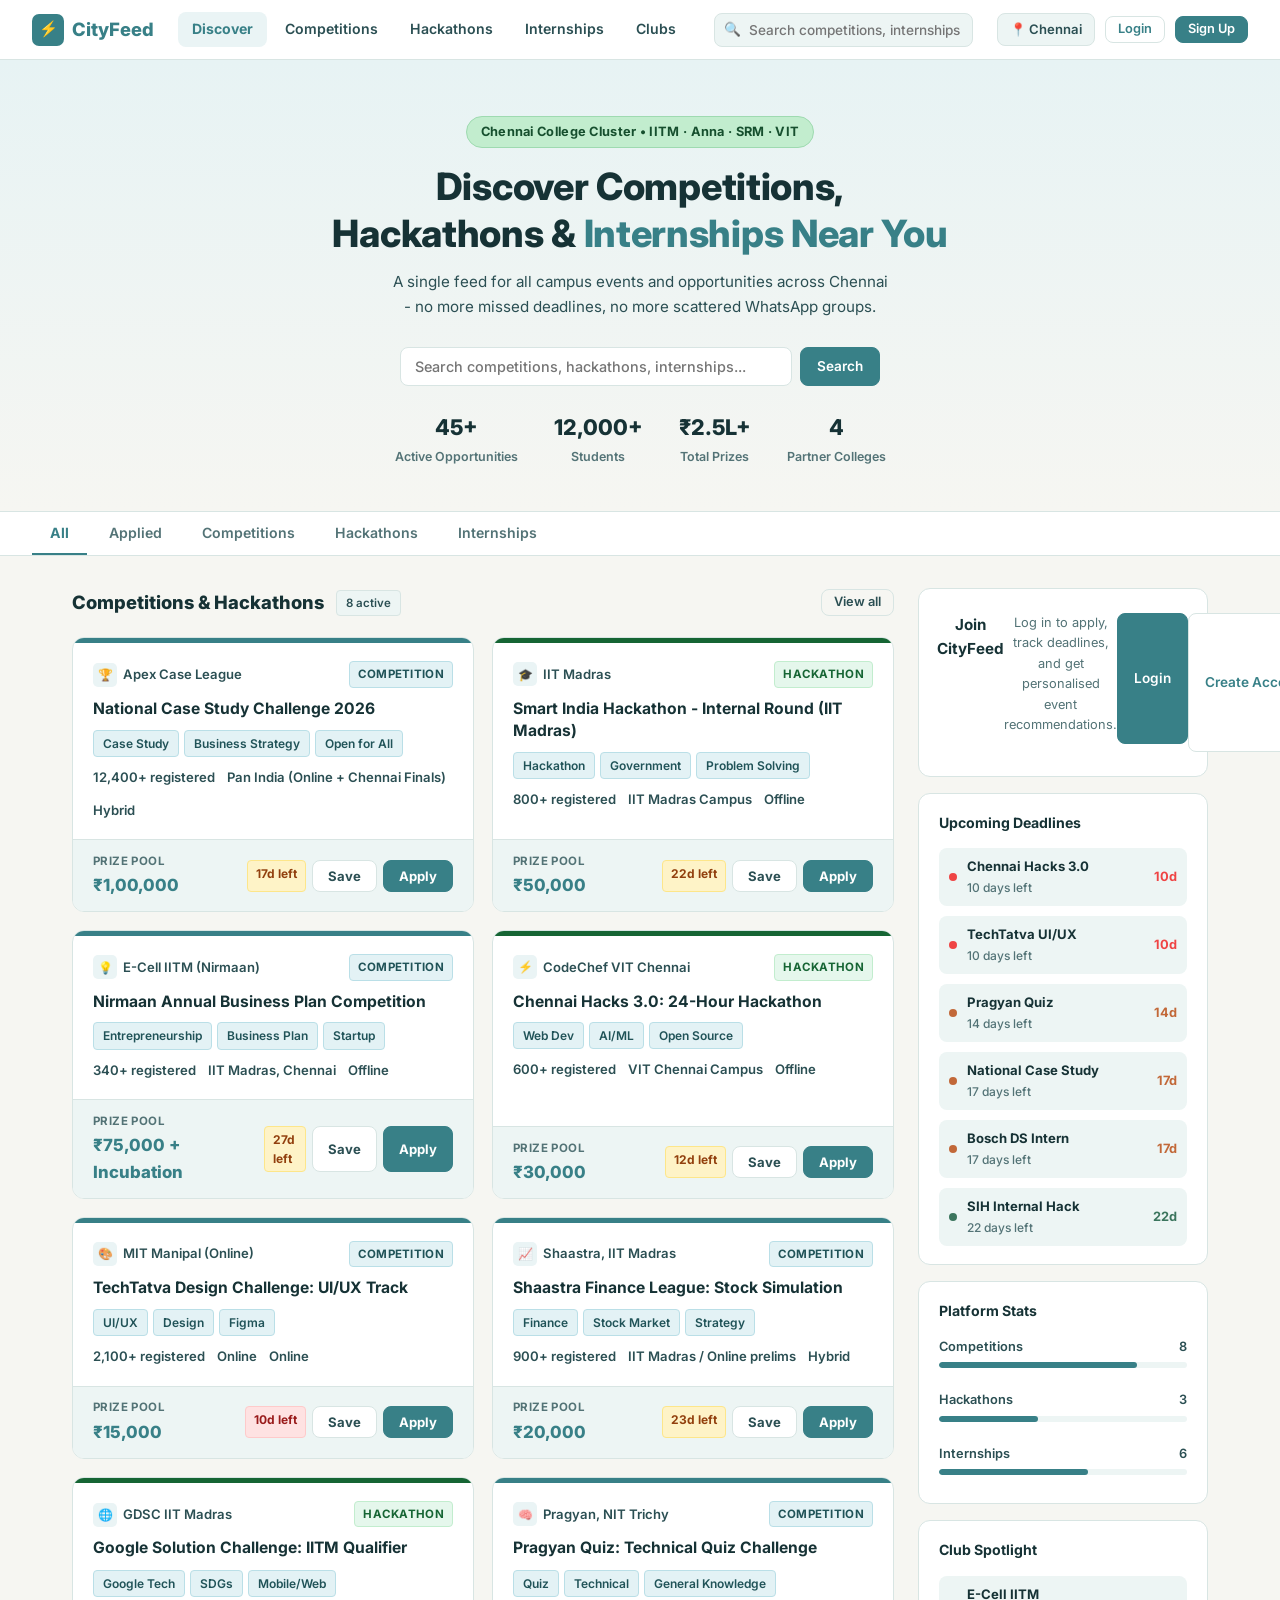
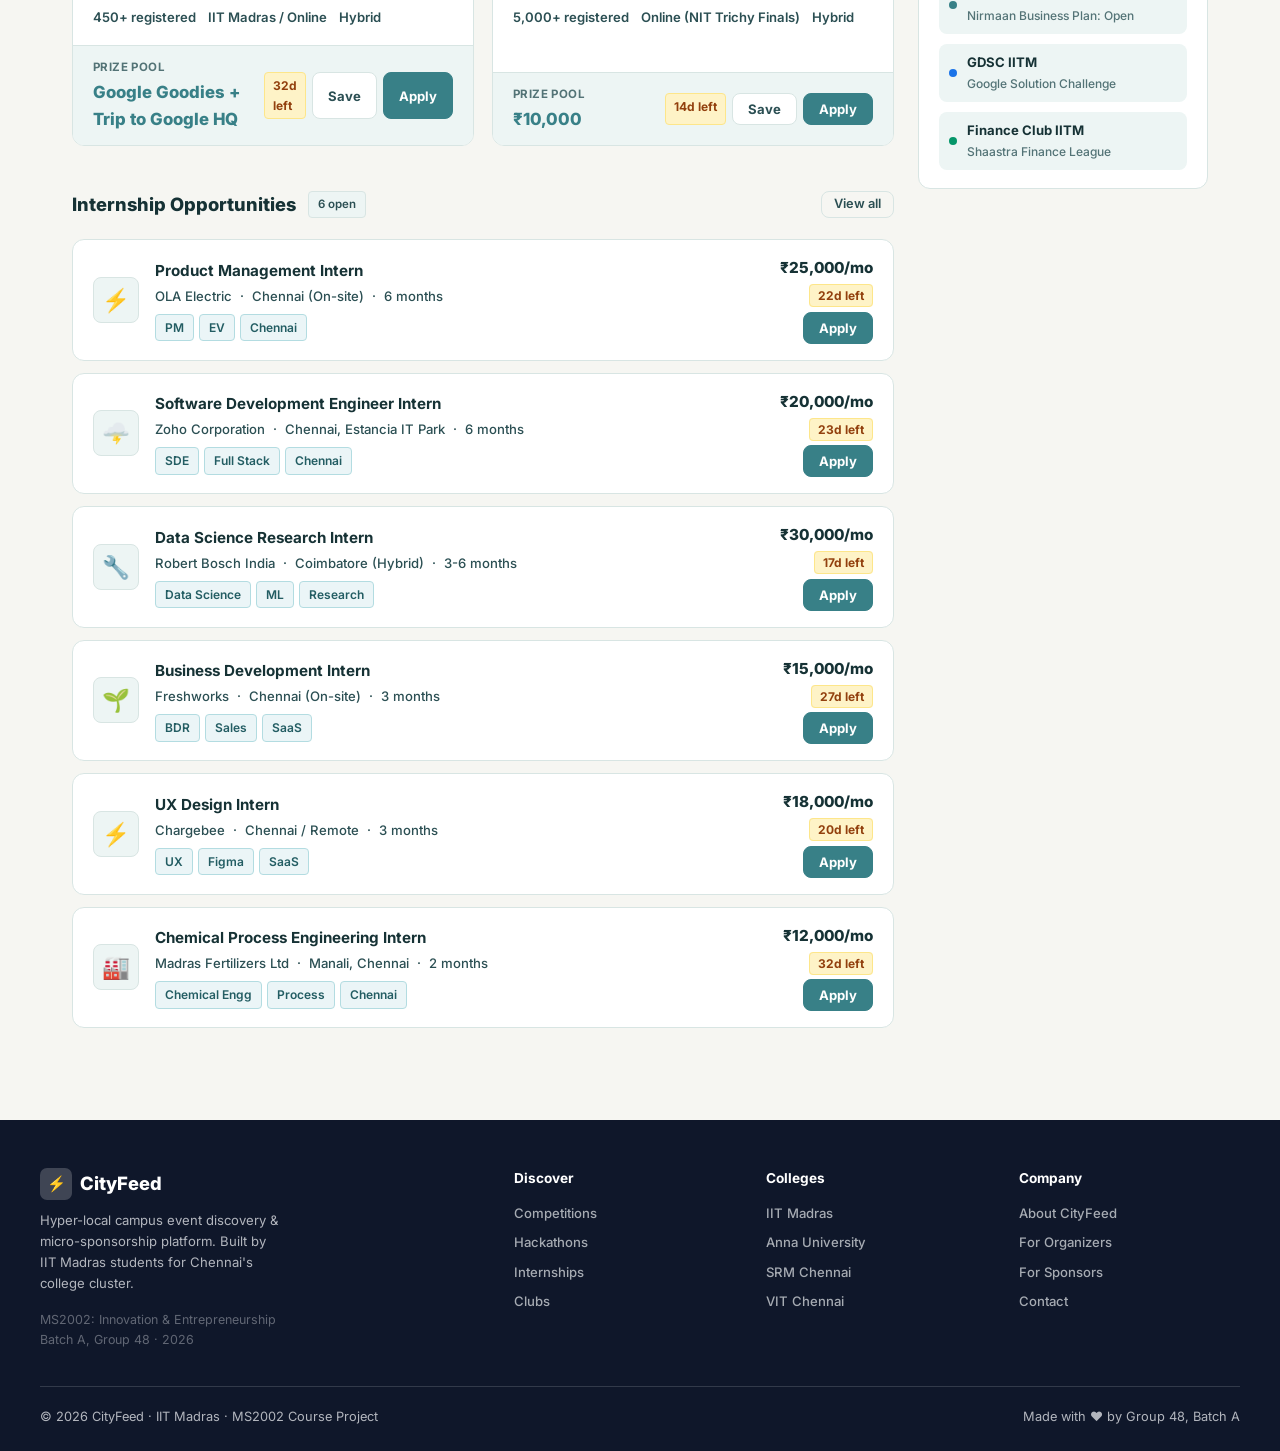
==== commit bfe2d886: "Switch to light Coolors theme (#388087, #6FB3B8, #BADFE7, #C2EDCE, #F6F6F2), avoid dark blocks, remo" ====
--- a/index.html
+++ b/index.html
@@ -69,7 +69,6 @@
         <input id="hero-search-input" type="text" placeholder="Search competitions, hackathons, internships..."
           autocomplete="off" />
         <button class="btn btn-primary"
-          style="background:var(--surface);color:var(--primary);border-color:var(--border)"
           onclick="setSearch(document.getElementById('hero-search-input').value)">Search</button>
       </div>
 
@@ -104,30 +103,6 @@
 
         <!-- ── Left Column ── -->
         <div class="main-col">
-
-          <!-- Featured -->
-          <div class="featured-banner animate-in">
-            <div>
-              <div class="featured-badge">FEATURED</div>
-              <h2>National Case Study Challenge 2026</h2>
-              <p>India's premier case study challenge is back. Chennai regional finals at IIT Madras Research Park.
-                ₹1,00,000 prize pool.</p>
-              <div class="featured-meta">
-                <div class="featured-meta-item"><strong>₹1,00,000</strong>Prize Pool</div>
-                <div class="featured-meta-item"><strong>Nov 25</strong>Last Date</div>
-                <div class="featured-meta-item"><strong>12,400+</strong>Registered</div>
-                <div class="featured-meta-item"><strong>Hybrid</strong>Mode</div>
-              </div>
-              <div class="flex gap-2">
-                <button class="btn"
-                  style="background:var(--surface);color:var(--primary);border-color:var(--border);font-weight:700"
-                  onclick="openApplyModal('c1')">Apply Now</button>
-                <button class="btn"
-                  style="background:rgba(246,248,250,0.15);color:#f6f8fa;border-color:rgba(246,248,250,0.3)"
-                  onclick="openDetailModal('c1')">View Details</button>
-              </div>
-            </div>
-          </div>
 
           <!-- Applied Opportunities Section -->
           <section id="applied-section" style="display:none;margin-bottom: 40px">
--- a/assets/css/main.css
+++ b/assets/css/main.css
@@ -4,33 +4,35 @@
    ============================================================ */
 
 :root {
-  /* Marina Palette Theme */
-  --primary:          #326080;   /* Marina Ocean Slate Blue */
-  --primary-dark:     #21435b;   /* Deeper Slate Blue for pressed / active states */
-  --primary-light:    #B5D2E6;   /* Marina Soft Powder Sky Blue */
-  --primary-hover:    #3b6f93;   /* Marina Blue Hover */
-  --secondary:        #805232;   /* Marina Warm Terracotta / Chestnut */
-  --secondary-light:  #f6ebe3;   /* Marina Warm Linen Tint */
-  --secondary-hover:  #684126;   /* Marina Terracotta Hover */
-  --accent-green:     #15803d;
-  --accent-green-bg:  #dcfce7;
+  /* Squilla Soft Teal & Mint Palette Theme */
+  --primary:          #388087;   /* Deep Sea Teal */
+  --primary-dark:     #2b6369;   /* Deeper Teal for active/pressed states */
+  --primary-light:    #eaf4f5;   /* Soft Pastel Teal Tint */
+  --primary-hover:    #479ca4;   /* Sea Teal Hover */
+  --secondary:        #6FB3B8;   /* Sky Turquoise Accent */
+  --secondary-light:  #ebf5f7;   /* Soft Sky Aqua Tint */
+  --secondary-hover:  #5aa3a8;   /* Sky Turquoise Hover */
+  --accent-mint:      #C2EDCE;   /* Mint Sage Green */
+  --accent-aqua:      #BADFE7;   /* Pastel Ice Aqua */
+  --accent-green:     #166534;   /* Applied & Success Badge Green */
+  --accent-green-bg:  #e5f7ec;   /* Soft Mint Green Background */
   
-  /* Crisp, Dark, High-Contrast Text */
-  --text-primary:     #142533;   /* Deep slate charcoal */
-  --text-secondary:   #2a4254;   /* Refined slate */
-  --text-muted:       #4d6475;   /* Legible muted tone */
+  /* Crisp, Dark Slate-Teal High-Contrast Typography */
+  --text-primary:     #163235;   /* Deep charcoal teal (exceptional AAA contrast > 11:1) */
+  --text-secondary:   #2b4f53;   /* Readable slate teal */
+  --text-muted:       #537376;   /* Legible muted tone */
   
-  /* Marina Warm Cream & Surface Canvas */
-  --bg:               #FFF1E7;   /* Marina Soft Warm Linen Cream */
+  /* Light, Airy, Calming Canvas */
+  --bg:               #F6F6F2;   /* Warm Alabaster Off-White */
   --surface:          #ffffff;   /* Pure White for crisp elevated cards */
-  --surface-subtle:   #f8ede4;   /* Subtle Marina Cream for panels & inputs */
-  --border:           #e5d5c7;   /* Warm harmonious border tone */
-  --border-focus:     #326080;
+  --surface-subtle:   #edf5f4;   /* Soft Mint/Teal Tint for inputs, panels & chips */
+  --border:           #d8e5e3;   /* Clean subtle border tone */
+  --border-focus:     #388087;
   
   --radius:           8px;
   --radius-lg:        12px;
-  --shadow-sm:        0 1px 3px rgba(50,96,128,0.08), 0 1px 2px rgba(50,96,128,0.04);
-  --shadow-md:        0 4px 14px rgba(50,96,128,0.10), 0 2px 4px rgba(50,96,128,0.05);
+  --shadow-sm:        0 1px 3px rgba(35,82,87,0.06), 0 1px 2px rgba(35,82,87,0.03);
+  --shadow-md:        0 4px 14px rgba(35,82,87,0.08), 0 2px 4px rgba(35,82,87,0.04);
   --transition:       0.18s ease;
   --font:             'Inter', -apple-system, BlinkMacSystemFont, 'Segoe UI', Roboto, sans-serif;
 }
@@ -245,13 +247,14 @@
 }
 
 /* ============================================================
-   HERO
+   HERO (LIGHT & AIRY - NO DARK BLOCKS)
    ============================================================ */
 .hero {
-  background: var(--primary);
-  color: #ffffff;
+  background: linear-gradient(180deg, #e7f3f4 0%, var(--bg) 100%);
+  color: var(--text-primary);
   padding: 56px 32px 44px;
   text-align: center;
+  border-bottom: 1px solid var(--border);
 }
 
 .hero-content {
@@ -261,15 +264,15 @@
 
 .hero-badge {
   display: inline-block;
-  background: rgba(255,255,255,0.12);
-  border: 1px solid rgba(255,255,255,0.25);
+  background: var(--accent-mint);
+  border: 1px solid #9edab0;
   padding: 5px 14px;
   border-radius: 20px;
   font-size: 0.8rem;
-  font-weight: 600;
+  font-weight: 700;
   letter-spacing: 0.3px;
   margin-bottom: 16px;
-  color: #f1f5f9;
+  color: #164f2e;
 }
 
 .hero h1 {
@@ -278,15 +281,15 @@
   line-height: 1.25;
   margin-bottom: 12px;
   letter-spacing: -0.3px;
-  color: #ffffff;
+  color: var(--text-primary);
 }
 
 .hero h1 span {
-  color: #B5D2E6;
+  color: var(--primary);
 }
 
 .hero p {
-  color: #e2e8f0;
+  color: var(--text-secondary);
   font-size: 0.95rem;
   margin-bottom: 28px;
   max-width: 500px;
@@ -304,13 +307,17 @@
   flex: 1;
   padding: 10px 14px;
   border-radius: var(--radius);
-  border: 1px solid var(--border);
+  border: 1.5px solid var(--border);
   font-size: 0.9rem;
   outline: none;
   color: var(--text-primary);
   background: var(--surface);
   font-family: var(--font);
   font-weight: 500;
+}
+.hero-search input:focus {
+  border-color: var(--primary);
+  box-shadow: 0 0 0 3px rgba(56, 128, 135, 0.15);
 }
 
 .hero-stats {
@@ -324,12 +331,12 @@
   display: block;
   font-size: 1.35rem;
   font-weight: 800;
-  color: #ffffff;
+  color: var(--text-primary);
 }
 .hero-stat span {
   font-size: 0.78rem;
-  color: #cbd5e1;
-  font-weight: 500;
+  color: var(--text-muted);
+  font-weight: 600;
 }
 
 /* ============================================================
@@ -480,9 +487,9 @@
   letter-spacing: 0.3px;
   flex-shrink: 0;
 }
-.type-pill.competition { background: var(--primary-light); color: var(--primary); }
-.type-pill.hackathon   { background: var(--accent-green-bg); color: var(--accent-green); }
-.type-pill.internship  { background: var(--secondary-light); color: var(--secondary); }
+.type-pill.competition { background: #e3f2f5; color: #205358; border: 1px solid #BADFE7; }
+.type-pill.hackathon   { background: #e5f7ec; color: #166534; border: 1px solid #C2EDCE; }
+.type-pill.internship  { background: #ebf5f7; color: #235d63; border: 1px solid #b3dce1; }
 
 .card-title {
   font-size: 0.98rem;
@@ -506,9 +513,9 @@
   color: var(--text-secondary);
   border: 1px solid var(--border);
 }
-.tag-blue   { background: var(--primary-light); color: #16364e; border-color: #9ec3dc; }
-.tag-green  { background: var(--accent-green-bg); color: var(--accent-green); border-color: #bbf7d0; }
-.tag-orange { background: var(--secondary-light); color: var(--secondary); border-color: #e5cdbc; }
+.tag-blue   { background: #e3f2f5; color: #205358; border-color: #BADFE7; }
+.tag-green  { background: #e5f7ec; color: #166534; border-color: #C2EDCE; }
+.tag-orange { background: #ebf5f7; color: #235d63; border-color: #b3dce1; }
 
 .card-meta {
   display: flex;
@@ -833,10 +840,11 @@
 
 .modal-body { padding: 18px 24px 24px; }
 
-/* Dedicated Detail Modal Header */
+/* Dedicated Detail Modal Header (LIGHT & CLEAN) */
 .detail-modal-header {
-  background: var(--primary) !important;
-  color: #ffffff !important;
+  background: linear-gradient(135deg, #eaf4f5 0%, #edf7f2 100%) !important;
+  color: var(--text-primary) !important;
+  border-bottom: 1px solid var(--border) !important;
   padding: 24px 28px !important;
   border-radius: var(--radius-lg) var(--radius-lg) 0 0 !important;
   position: relative;
@@ -846,24 +854,25 @@
   font-weight: 800;
   letter-spacing: 0.8px;
   text-transform: uppercase;
-  color: #B5D2E6 !important;
+  color: #164f2e !important;
   margin-bottom: 6px;
   display: inline-block;
-  background: rgba(255,255,255,0.12);
+  background: var(--accent-mint) !important;
+  border: 1px solid #a3dcaf;
   padding: 3px 8px;
   border-radius: 4px;
 }
 .detail-modal-header h2 {
   font-size: 1.25rem !important;
   font-weight: 800 !important;
-  color: #ffffff !important;
+  color: var(--text-primary) !important;
   line-height: 1.35;
   margin-bottom: 6px;
   padding-right: 32px;
 }
 .detail-modal-header .detail-meta {
   font-size: 0.88rem;
-  color: #e2e8f0 !important;
+  color: var(--text-muted) !important;
   font-weight: 500;
 }
 .modal-header-close {
@@ -873,9 +882,9 @@
   width: 32px;
   height: 32px;
   border-radius: 8px;
-  background: rgba(255, 255, 255, 0.16);
-  border: 1px solid rgba(255, 255, 255, 0.3);
-  color: #ffffff !important;
+  background: rgba(56, 128, 135, 0.1);
+  border: 1px solid rgba(56, 128, 135, 0.2);
+  color: var(--primary) !important;
   display: flex;
   align-items: center;
   justify-content: center;
@@ -887,8 +896,8 @@
   line-height: 1;
 }
 .modal-header-close:hover {
-  background: rgba(255, 255, 255, 0.32);
-  color: #ffffff !important;
+  background: rgba(56, 128, 135, 0.2);
+  color: var(--text-primary) !important;
 }
 
 .detail-modal-body {
@@ -899,14 +908,14 @@
   flex: 1;
   min-width: 130px;
   padding: 12px 16px;
-  border: 1.5px solid var(--border);
-  border-radius: var(--radius);
-  background: #f8fafc;
+  border: 1px solid var(--border);
+  border-radius: var(--radius);
+  background: var(--surface-subtle);
 }
 .detail-stat-label {
   font-size: 0.75rem;
-  font-weight: 800;
-  color: #09101d !important;
+  font-weight: 700;
+  color: var(--text-muted) !important;
   text-transform: uppercase;
   letter-spacing: 0.5px;
   margin-bottom: 4px;
@@ -926,16 +935,17 @@
 }
 .detail-section-desc {
   font-size: 0.92rem;
-  color: #09101d !important;
+  color: var(--text-secondary) !important;
   line-height: 1.65;
   font-weight: 500;
 }
 
-/* Dedicated Apply Modal Styles */
+/* Dedicated Apply Modal Styles (LIGHT & CLEAN) */
 .apply-modal-banner {
-  background: var(--primary) !important;
+  background: linear-gradient(135deg, #eaf4f5 0%, #edf7f2 100%) !important;
   padding: 22px 28px !important;
-  color: #ffffff !important;
+  color: var(--text-primary) !important;
+  border-bottom: 1px solid var(--border) !important;
   border-radius: var(--radius-lg) var(--radius-lg) 0 0 !important;
   position: relative;
 }
@@ -944,20 +954,25 @@
   font-weight: 800;
   letter-spacing: 0.8px;
   text-transform: uppercase;
-  color: #B5D2E6;
+  color: #164f2e;
+  background: var(--accent-mint);
+  border: 1px solid #a3dcaf;
+  padding: 3px 8px;
+  border-radius: 4px;
   margin-bottom: 4px;
+  display: inline-block;
 }
 .apply-modal-banner h2 {
   font-size: 1.2rem !important;
   font-weight: 800 !important;
-  color: #ffffff !important;
+  color: var(--text-primary) !important;
   margin-bottom: 4px;
   line-height: 1.3;
   padding-right: 32px;
 }
 .apply-modal-banner p {
   font-size: 0.85rem;
-  color: #cbd5e1 !important;
+  color: var(--text-muted) !important;
   font-weight: 500;
 }
 
@@ -1134,16 +1149,16 @@
 }
 
 .demo-hint {
-  background: #eaf1f7;
-  border: 1px solid #B5D2E6;
+  background: #eef8f4;
+  border: 1px solid #b7e8c6;
   border-radius: var(--radius);
   padding: 10px 14px;
   margin-bottom: 16px;
   font-size: 0.82rem;
-  color: #1a394f;
+  color: #17482d;
   font-weight: 500;
 }
-.demo-hint strong { display: block; margin-bottom: 2px; font-weight: 800; }
+.demo-hint strong { display: block; margin-bottom: 2px; font-weight: 800; color: #103822; }
 
 .upload-area {
   border: 1.5px dashed var(--border);
